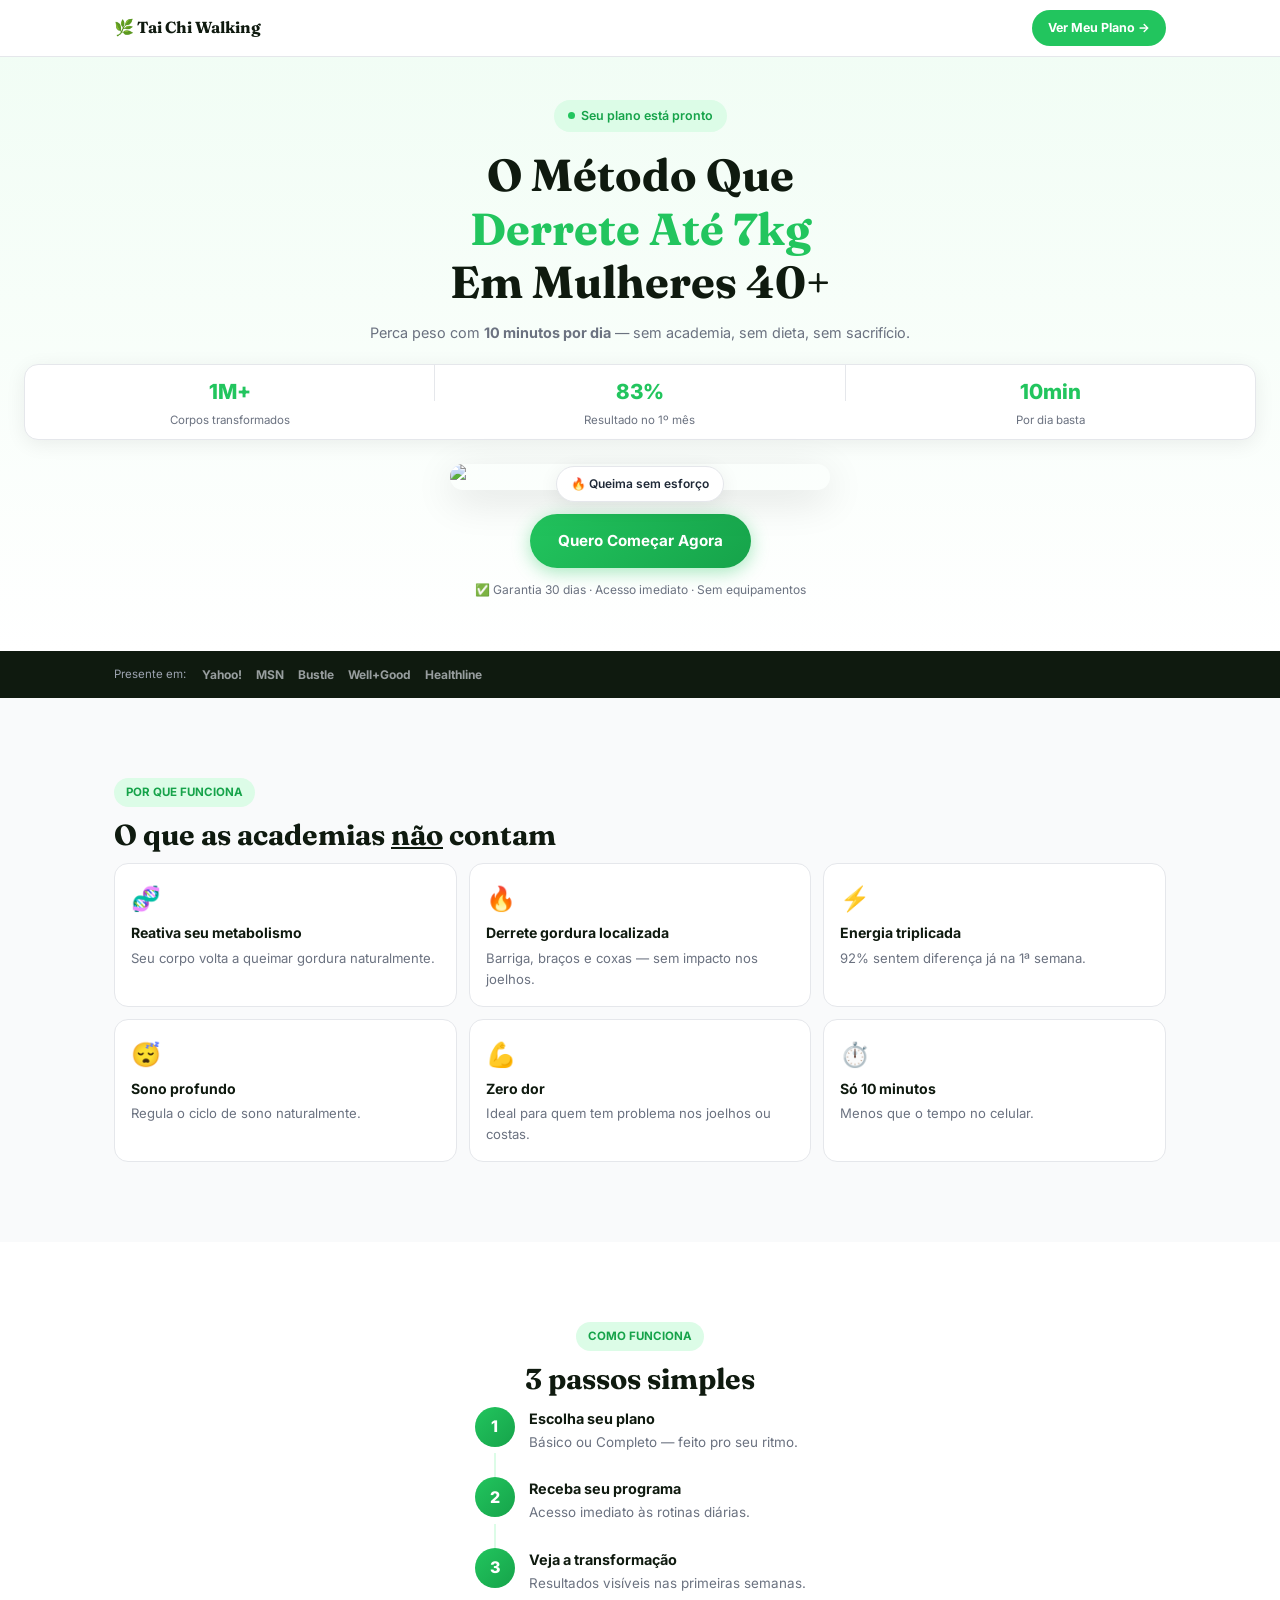
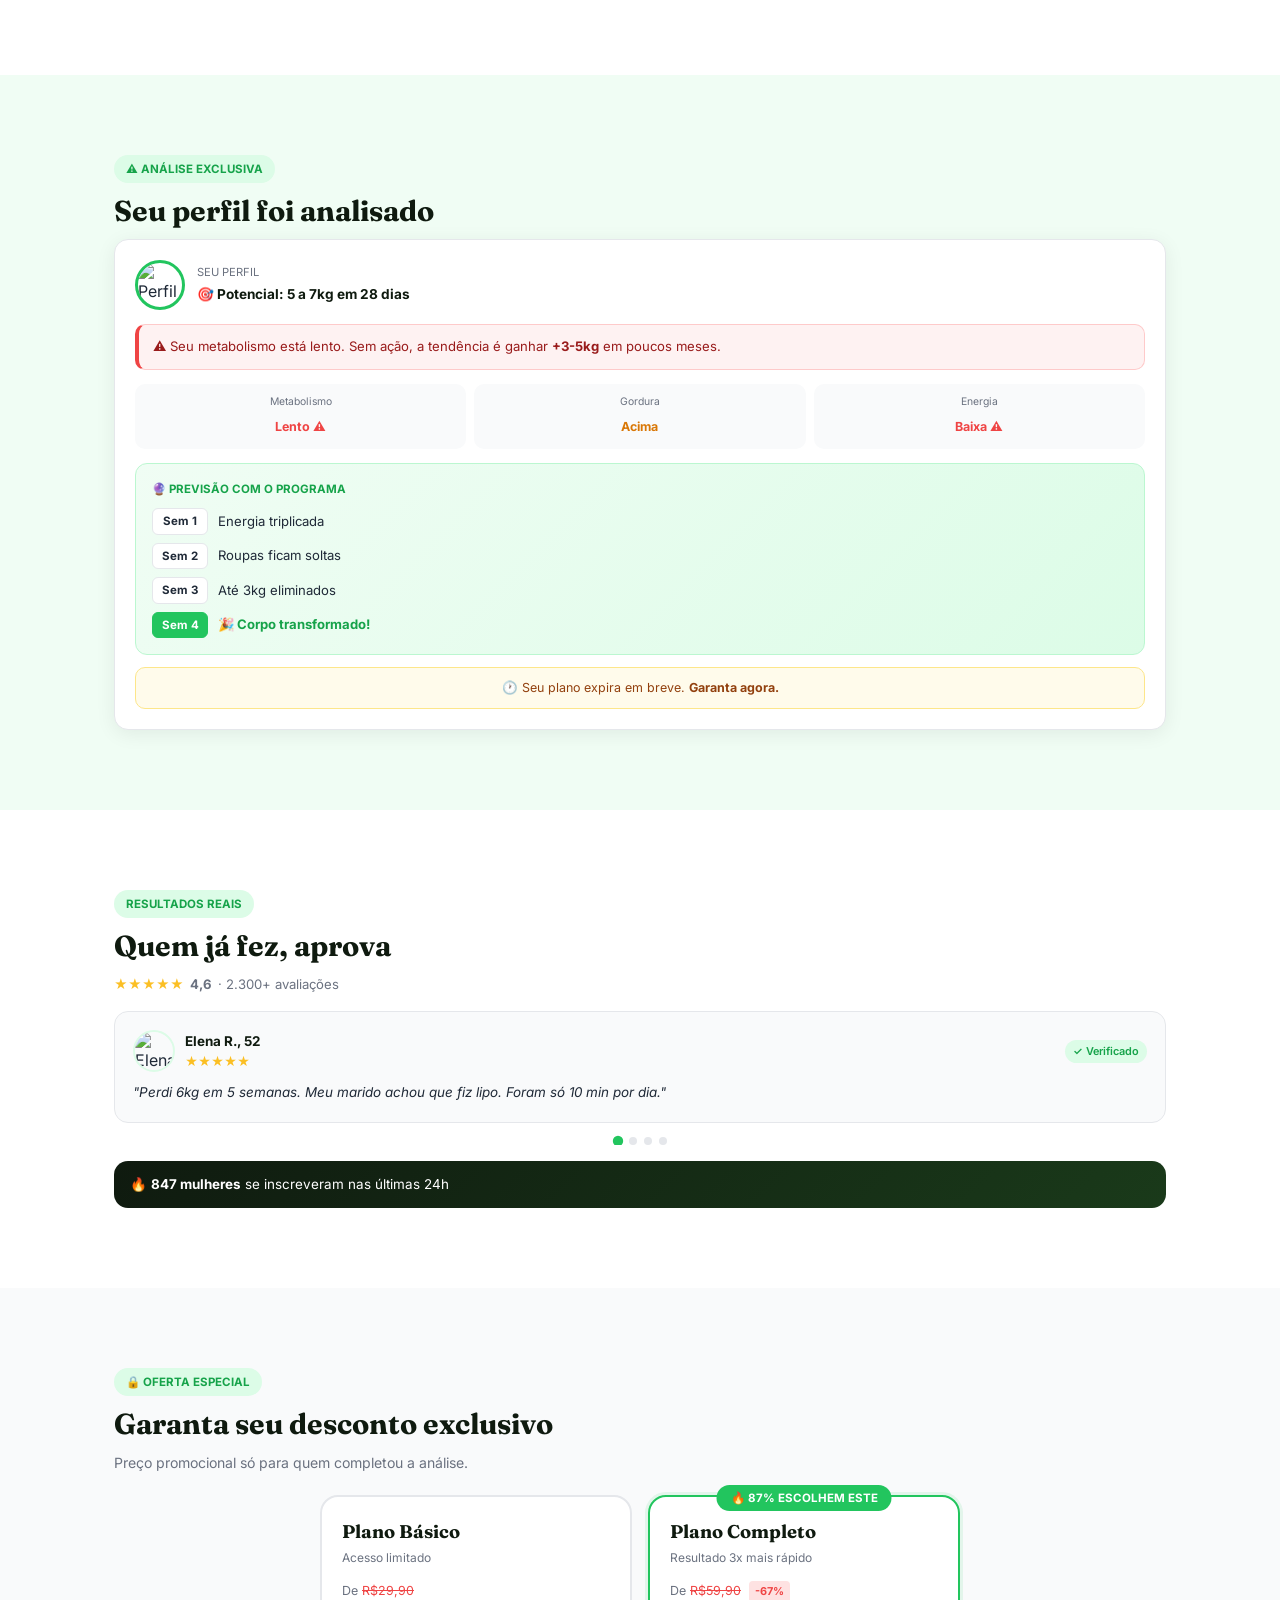
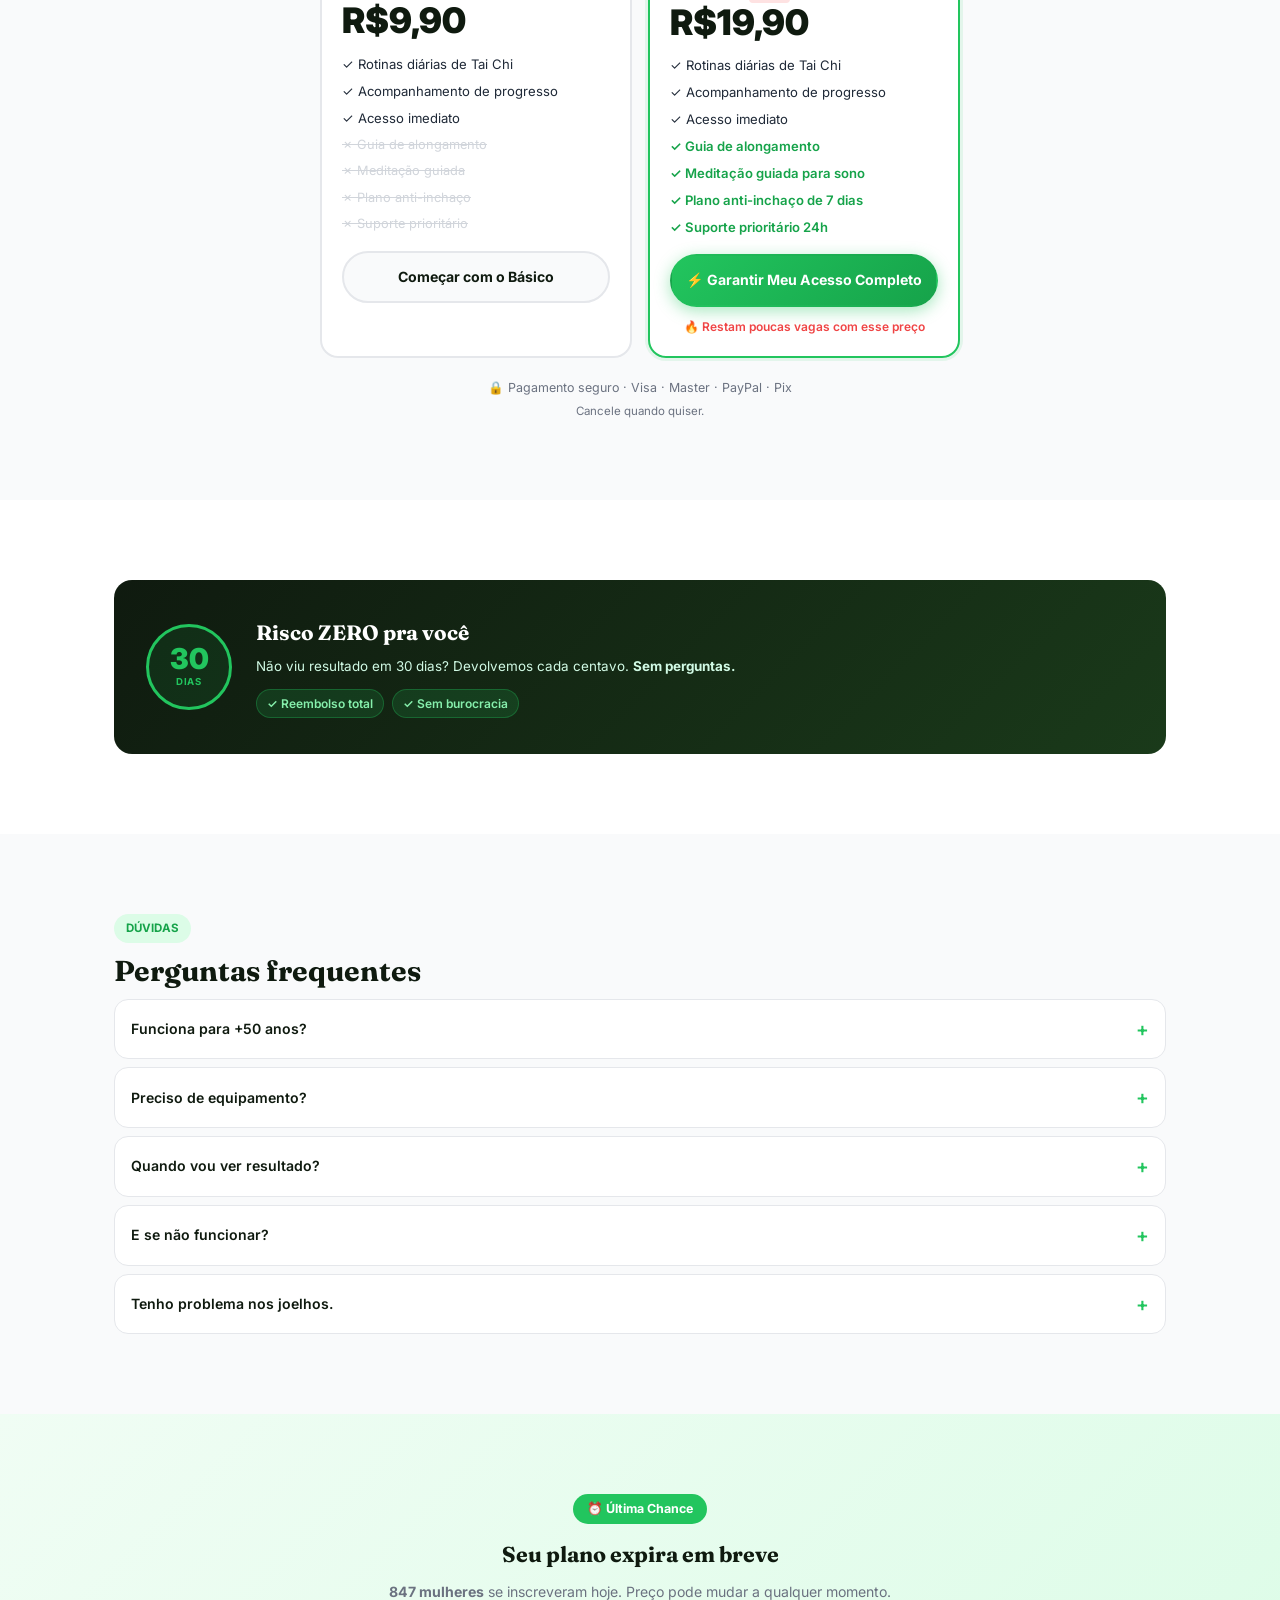
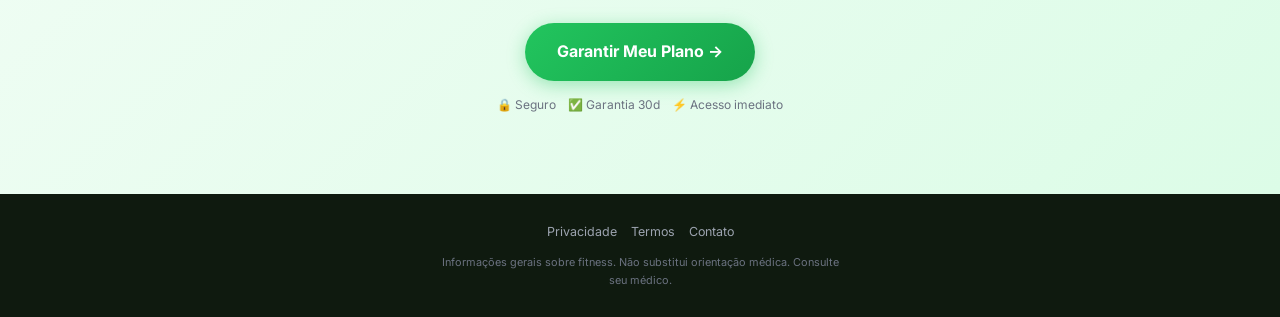
==== index.html @ fa89271e "Initial commit - Tai Chi Walking Landing Page" ====
<!DOCTYPE html>
<html lang="pt-BR">
<head>
  <meta charset="UTF-8" />
  <meta name="viewport" content="width=device-width, initial-scale=1.0, maximum-scale=5" />
  <title>Seu Plano de Caminhada Tai Chi Está Pronto</title>
  <meta name="description" content="Plano personalizado de Caminhada Tai Chi. 10 minutos por dia para transformar seu corpo." />
  <link rel="preconnect" href="https://fonts.googleapis.com" />
  <link rel="preconnect" href="https://fonts.gstatic.com" crossorigin />
  <link href="https://fonts.googleapis.com/css2?family=Inter:wght@400;500;600;700;800;900&family=Fraunces:wght@600;700&display=swap" rel="stylesheet" />
  <link rel="stylesheet" href="style.css" />
</head>
<body>

  <header class="sticky-header" id="site-header">
    <div class="container header-inner">
      <div class="header-logo">🌿 Tai Chi Walking</div>
      <a href="#pricing" class="btn-header">Ver Meu Plano →</a>
    </div>
  </header>

  <div class="float-cta" id="float-cta">
    <a href="#pricing" class="float-cta-btn">🌿 Quero Meu Plano Agora</a>
  </div>

  <!-- HERO -->
  <section class="hero" id="hero">
    <div class="hero-badge"><span class="badge-dot"></span> Seu plano está pronto</div>
    <h1 class="hero-title">O Método Que<br/><span class="highlight">Derrete Até 7kg</span><br/>Em Mulheres 40+</h1>
    <p class="hero-sub">Perca peso com <strong>10 minutos por dia</strong> — sem academia, sem dieta, sem sacrifício.</p>

    <div class="hero-stats">
      <div class="stat-item">
        <span class="stat-num">1M+</span>
        <span class="stat-label">Corpos transformados</span>
      </div>
      <div class="stat-divider"></div>
      <div class="stat-item">
        <span class="stat-num">83%</span>
        <span class="stat-label">Resultado no 1º mês</span>
      </div>
      <div class="stat-divider"></div>
      <div class="stat-item">
        <span class="stat-num">10min</span>
        <span class="stat-label">Por dia basta</span>
      </div>
    </div>

    <div class="hero-image-wrap">
      <img src="https://cdn.soonbody.com/funnels/bdfb6gk35zlxtspj0heaniug/heroImage_1781249883171.png" alt="Tai Chi Walking" class="hero-image" loading="eager" />
      <div class="hero-pill">🔥 Queima sem esforço</div>
    </div>

    <a href="#pricing" class="btn-primary btn-hero" id="hero-cta">Quero Começar Agora</a>
    <p class="hero-disclaimer">✅ Garantia 30 dias · Acesso imediato · Sem equipamentos</p>
  </section>

  <!-- PROOF -->
  <section class="proof-strip">
    <div class="container proof-inner">
      <span class="proof-text">Presente em:</span>
      <div class="proof-logos">
        <span>Yahoo!</span><span>MSN</span><span>Bustle</span><span>Well+Good</span><span>Healthline</span>
      </div>
    </div>
  </section>

  <!-- BENEFÍCIOS -->
  <section class="what-is section-pad" id="about">
    <div class="container">
      <div class="section-tag">Por que funciona</div>
      <h2 class="section-title">O que as academias <u>não</u> contam</h2>
      <div class="benefits-grid">
        <div class="benefit-card">
          <div class="benefit-icon">🧬</div>
          <h3>Reativa seu metabolismo</h3>
          <p>Seu corpo volta a queimar gordura naturalmente.</p>
        </div>
        <div class="benefit-card">
          <div class="benefit-icon">🔥</div>
          <h3>Derrete gordura localizada</h3>
          <p>Barriga, braços e coxas — sem impacto nos joelhos.</p>
        </div>
        <div class="benefit-card">
          <div class="benefit-icon">⚡</div>
          <h3>Energia triplicada</h3>
          <p>92% sentem diferença já na 1ª semana.</p>
        </div>
        <div class="benefit-card">
          <div class="benefit-icon">😴</div>
          <h3>Sono profundo</h3>
          <p>Regula o ciclo de sono naturalmente.</p>
        </div>
        <div class="benefit-card">
          <div class="benefit-icon">💪</div>
          <h3>Zero dor</h3>
          <p>Ideal para quem tem problema nos joelhos ou costas.</p>
        </div>
        <div class="benefit-card">
          <div class="benefit-icon">⏱️</div>
          <h3>Só 10 minutos</h3>
          <p>Menos que o tempo no celular.</p>
        </div>
      </div>
    </div>
  </section>

  <!-- COMO FUNCIONA -->
  <section class="how-it-works section-pad" id="how">
    <div class="container">
      <div class="section-tag">Como funciona</div>
      <h2 class="section-title">3 passos simples</h2>
      <div class="steps">
        <div class="step">
          <div class="step-num">1</div>
          <div class="step-content">
            <h3>Escolha seu plano</h3>
            <p>Básico ou Completo — feito pro seu ritmo.</p>
          </div>
        </div>
        <div class="step-connector"></div>
        <div class="step">
          <div class="step-num">2</div>
          <div class="step-content">
            <h3>Receba seu programa</h3>
            <p>Acesso imediato às rotinas diárias.</p>
          </div>
        </div>
        <div class="step-connector"></div>
        <div class="step">
          <div class="step-num">3</div>
          <div class="step-content">
            <h3>Veja a transformação</h3>
            <p>Resultados visíveis nas primeiras semanas.</p>
          </div>
        </div>
      </div>
    </div>
  </section>

  <!-- PERFIL -->
  <section class="profile-section section-pad" id="profile">
    <div class="container">
      <div class="section-tag">⚠️ Análise Exclusiva</div>
      <h2 class="section-title">Seu perfil foi analisado</h2>

      <div class="profile-card">
        <div class="profile-header">
          <div class="profile-avatar">
            <img src="https://cdn.soonbody.com/media/gi9ag0o2sso8m9puak5raaoq/original.png" alt="Perfil" />
          </div>
          <div class="profile-info">
            <div class="profile-label">Seu Perfil</div>
            <div class="profile-goal">🎯 Potencial: <strong>5 a 7kg</strong> em 28 dias</div>
          </div>
        </div>

        <div class="profile-alert">
          ⚠️ Seu metabolismo está lento. Sem ação, a tendência é ganhar <strong>+3-5kg</strong> em poucos meses.
        </div>

        <div class="profile-stats">
          <div class="profile-stat">
            <span class="ps-label">Metabolismo</span>
            <span class="ps-value ps-red">Lento ⚠️</span>
          </div>
          <div class="profile-stat">
            <span class="ps-label">Gordura</span>
            <span class="ps-value ps-yellow">Acima</span>
          </div>
          <div class="profile-stat">
            <span class="ps-label">Energia</span>
            <span class="ps-value ps-red">Baixa ⚠️</span>
          </div>
        </div>

        <div class="prediction-box">
          <div class="prediction-label">🔮 Previsão com o programa</div>
          <div class="prediction-timeline">
            <div class="timeline-item">
              <span class="tl-week">Sem 1</span>
              <span class="tl-result">Energia triplicada</span>
            </div>
            <div class="timeline-item">
              <span class="tl-week">Sem 2</span>
              <span class="tl-result">Roupas ficam soltas</span>
            </div>
            <div class="timeline-item">
              <span class="tl-week">Sem 3</span>
              <span class="tl-result">Até 3kg eliminados</span>
            </div>
            <div class="timeline-item tl-highlight">
              <span class="tl-week">Sem 4</span>
              <span class="tl-result">🎉 Corpo transformado!</span>
            </div>
          </div>
        </div>

        <div class="profile-urgency">
          🕐 Seu plano expira em breve. <strong>Garanta agora.</strong>
        </div>
      </div>
    </div>
  </section>

  <!-- DEPOIMENTOS -->
  <section class="testimonials section-pad" id="reviews">
    <div class="container">
      <div class="section-tag">Resultados reais</div>
      <h2 class="section-title">Quem já fez, aprova</h2>
      <p class="rating-line">
        <span class="stars">★★★★★</span>
        <strong>4,6</strong> · 2.300+ avaliações
      </p>

      <div class="carousel-wrap" id="carousel-wrap">
        <div class="carousel-track" id="carousel-track">
          <div class="carousel-slide">
            <div class="testi-card">
              <div class="testi-top">
                <img src="https://cdn.soonbody.com/funnels/bdfb6gk35zlxtspj0heaniug/testimonials_0_image_1776163846199.png" alt="Elena" class="testi-avatar" />
                <div>
                  <div class="testi-name">Elena R., 52</div>
                  <div class="testi-stars">★★★★★</div>
                </div>
                <span class="verified-badge">✓ Verificado</span>
              </div>
              <p class="testi-text">"Perdi 6kg em 5 semanas. Meu marido achou que fiz lipo. Foram só 10 min por dia."</p>
            </div>
          </div>
          <div class="carousel-slide">
            <div class="testi-card">
              <div class="testi-top">
                <img src="https://cdn.soonbody.com/funnels/bdfb6gk35zlxtspj0heaniug/testimonials_1_image_1776163838311.png" alt="Lauren" class="testi-avatar" />
                <div>
                  <div class="testi-name">Lauren H., 47</div>
                  <div class="testi-stars">★★★★★</div>
                </div>
                <span class="verified-badge">✓ Verificado</span>
              </div>
              <p class="testi-text">"Gastei R$3.000 em academia. Nada funcionou como esses 10 minutos."</p>
            </div>
          </div>
          <div class="carousel-slide">
            <div class="testi-card">
              <div class="testi-top">
                <img src="https://cdn.soonbody.com/funnels/bdfb6gk35zlxtspj0heaniug/testimonials_2_image_1776163850979.png" alt="Nina" class="testi-avatar" />
                <div>
                  <div class="testi-name">Nina K., 58</div>
                  <div class="testi-stars">★★★★★</div>
                </div>
                <span class="verified-badge">✓ Verificado</span>
              </div>
              <p class="testi-text">"Tenho artrose. Achei que nunca mais faria exercício. Zero dor e já perdi 4kg."</p>
            </div>
          </div>
          <div class="carousel-slide">
            <div class="testi-card">
              <div class="testi-top">
                <div>
                  <div class="testi-name">Sarah B., 61</div>
                  <div class="testi-stars">★★★★★</div>
                </div>
                <span class="verified-badge">✓ Verificado</span>
              </div>
              <p class="testi-text">"Tentei keto, detox, shakes... nada deu certo. Esse plano foi a ÚNICA coisa que funcionou. 3 meses e não voltou 1 grama."</p>
            </div>
          </div>
        </div>
        <div class="carousel-dots" id="carousel-dots"></div>
      </div>

      <div class="social-proof-bar">
        🔥 <strong>847 mulheres</strong> se inscreveram nas últimas 24h
      </div>
    </div>
  </section>

  <!-- PREÇOS -->
  <section class="pricing section-pad" id="pricing">
    <div class="container">
      <div class="section-tag">🔒 Oferta Especial</div>
      <h2 class="section-title">Garanta seu desconto exclusivo</h2>
      <p class="section-desc">Preço promocional só para quem completou a análise.</p>

      <div class="pricing-grid-2">
        <div class="plan-card">
          <div class="plan-name">Plano Básico</div>
          <div class="plan-tag">Acesso limitado</div>
          <div class="plan-price-area">
            <div class="plan-price-from">De <s>R$29,90</s></div>
            <div class="plan-price">R$9,90</div>
          </div>
          <ul class="plan-features">
            <li>✓ Rotinas diárias de Tai Chi</li>
            <li>✓ Acompanhamento de progresso</li>
            <li>✓ Acesso imediato</li>
            <li class="feature-disabled">✗ Guia de alongamento</li>
            <li class="feature-disabled">✗ Meditação guiada</li>
            <li class="feature-disabled">✗ Plano anti-inchaço</li>
            <li class="feature-disabled">✗ Suporte prioritário</li>
          </ul>
          <a href="https://soonbody.com/flow-tai-chi-walking/efd832rcsrq222k30nptpgpw" class="btn-plan" id="plan-basic">Começar com o Básico</a>
        </div>
        <div class="plan-card plan-featured">
          <div class="popular-badge">🔥 87% ESCOLHEM ESTE</div>
          <div class="plan-name">Plano Completo</div>
          <div class="plan-tag">Resultado 3x mais rápido</div>
          <div class="plan-price-area">
            <div class="plan-price-from">De <s>R$59,90</s> <span class="discount-tag">-67%</span></div>
            <div class="plan-price">R$19,90</div>
          </div>
          <ul class="plan-features">
            <li>✓ Rotinas diárias de Tai Chi</li>
            <li>✓ Acompanhamento de progresso</li>
            <li>✓ Acesso imediato</li>
            <li class="feature-highlight">✓ Guia de alongamento</li>
            <li class="feature-highlight">✓ Meditação guiada para sono</li>
            <li class="feature-highlight">✓ Plano anti-inchaço de 7 dias</li>
            <li class="feature-highlight">✓ Suporte prioritário 24h</li>
          </ul>
          <a href="https://soonbody.com/flow-tai-chi-walking/efd832rcsrq222k30nptpgpw" class="btn-plan btn-plan-main" id="plan-complete">⚡ Garantir Meu Acesso Completo</a>
          <p class="plan-scarcity">🔥 Restam poucas vagas com esse preço</p>
        </div>
      </div>

      <div class="pricing-disclaimer">
        <p class="payment-text">🔒 Pagamento seguro · Visa · Master · PayPal · Pix</p>
        <p class="disclaimer-text">Cancele quando quiser.</p>
      </div>
    </div>
  </section>

  <!-- GARANTIA -->
  <section class="guarantee section-pad" id="guarantee">
    <div class="container">
      <div class="guarantee-card">
        <div class="guarantee-badge">
          <div class="guarantee-circle">
            <span class="guarantee-num">30</span>
            <span class="guarantee-days">DIAS</span>
          </div>
        </div>
        <div class="guarantee-content">
          <h2>Risco ZERO pra você</h2>
          <p>Não viu resultado em 30 dias? Devolvemos cada centavo. <strong>Sem perguntas.</strong></p>
          <div class="guarantee-items">
            <span>✓ Reembolso total</span>
            <span>✓ Sem burocracia</span>
          </div>
        </div>
      </div>
    </div>
  </section>

  <!-- FAQ -->
  <section class="faq section-pad" id="faq">
    <div class="container">
      <div class="section-tag">Dúvidas</div>
      <h2 class="section-title">Perguntas frequentes</h2>
      <div class="faq-list">
        <details class="faq-item">
          <summary class="faq-q">Funciona para +50 anos?</summary>
          <div class="faq-a">Sim! Quanto mais idade, melhor funciona. Movimentos suaves, zero preparo físico necessário.</div>
        </details>
        <details class="faq-item">
          <summary class="faq-q">Preciso de equipamento?</summary>
          <div class="faq-a">Não. Faça no quarto, sala ou jardim. Descalça ou de chinelo.</div>
        </details>
        <details class="faq-item">
          <summary class="faq-q">Quando vou ver resultado?</summary>
          <div class="faq-a">83% sentem mais energia na 1ª semana. Perda de peso visível na 2ª-3ª semana.</div>
        </details>
        <details class="faq-item">
          <summary class="faq-q">E se não funcionar?</summary>
          <div class="faq-a">30 dias de garantia total. Devolvemos 100% do valor. Sem perguntas.</div>
        </details>
        <details class="faq-item">
          <summary class="faq-q">Tenho problema nos joelhos.</summary>
          <div class="faq-a">Impacto ZERO. Recomendado por fisioterapeutas para quem tem problema articular.</div>
        </details>
      </div>
    </div>
  </section>

  <!-- CTA FINAL -->
  <section class="final-cta section-pad" id="final-cta">
    <div class="container">
      <div class="final-cta-inner">
        <div class="final-badge">⏰ Última Chance</div>
        <h2>Seu plano expira em breve</h2>
        <p><strong>847 mulheres</strong> se inscreveram hoje. Preço pode mudar a qualquer momento.</p>
        <a href="#pricing" class="btn-primary btn-final" id="final-cta-btn">Garantir Meu Plano →</a>
        <div class="final-trust">
          <span>🔒 Seguro</span>
          <span>✅ Garantia 30d</span>
          <span>⚡ Acesso imediato</span>
        </div>
      </div>
    </div>
  </section>

  <footer class="footer">
    <div class="container footer-inner">
      <div class="footer-links">
        <a href="https://soonbody.com/privacy-policy" target="_blank">Privacidade</a>
        <a href="https://soonbody.com/terms-of-service" target="_blank">Termos</a>
        <a href="https://contact-us.soonbody.com" target="_blank">Contato</a>
      </div>
      <p class="footer-health">
        Informações gerais sobre fitness. Não substitui orientação médica. Consulte seu médico.
      </p>
    </div>
  </footer>

  <script src="script.js"></script>
</body>
</html>
---- style.css ----
*, *::before, *::after { box-sizing: border-box; margin: 0; padding: 0; }

:root {
  --green: #22c55e;
  --green-dark: #16a34a;
  --green-light: #dcfce7;
  --dark: #0f1a0f;
  --text: #1f2937;
  --text-muted: #6b7280;
  --bg: #f9fafb;
  --bg2: #f0fdf4;
  --border: #e5e7eb;
  --yellow: #fbbf24;
  --red: #ef4444;
  --radius: 14px;
  --shadow: 0 4px 20px rgba(0,0,0,0.07);
  --shadow-lg: 0 10px 40px rgba(0,0,0,0.12);
}

html { scroll-behavior: smooth; }
body {
  font-family: 'Inter', sans-serif;
  color: var(--text); background: #fff;
  line-height: 1.6; overflow-x: hidden;
  -webkit-text-size-adjust: 100%;
}
img { max-width: 100%; height: auto; display: block; }
.container { width: 100%; max-width: 1100px; margin: 0 auto; padding: 0 16px; }
.section-pad { padding: 48px 0; }

/* ── HEADER ── */
.sticky-header {
  position: fixed; top: 0; left: 0; right: 0; z-index: 200;
  background: rgba(255,255,255,.97); backdrop-filter: blur(10px);
  border-bottom: 1px solid var(--border); padding: 10px 0;
}
.sticky-header.scrolled { box-shadow: var(--shadow); }
.header-inner { display: flex; align-items: center; justify-content: space-between; gap: 8px; }
.header-logo { font-family: 'Fraunces', serif; font-size: 1rem; font-weight: 700; color: var(--dark); }
.btn-header {
  background: var(--green); color: #fff; padding: 8px 16px;
  border-radius: 50px; font-size: .78rem; font-weight: 700;
  text-decoration: none; flex-shrink: 0;
}

/* ── FLOAT CTA ── */
.float-cta {
  position: fixed; bottom: 0; left: 0; right: 0; z-index: 190;
  padding: 10px 16px calc(env(safe-area-inset-bottom, 0px) + 12px);
  background: linear-gradient(to top, #fff 60%, transparent);
  opacity: 0; transform: translateY(100%);
  transition: opacity .3s, transform .3s; pointer-events: none;
}
.float-cta.visible { opacity: 1; transform: translateY(0); pointer-events: auto; }
.float-cta-btn {
  display: block; width: 100%; text-align: center;
  background: linear-gradient(135deg, #22c55e, #16a34a);
  color: #fff; font-size: .95rem; font-weight: 700;
  padding: 15px; border-radius: 50px; text-decoration: none;
  box-shadow: 0 4px 20px rgba(34,197,94,.45);
}

/* ── BUTTONS ── */
.btn-primary {
  display: inline-block; text-decoration: none;
  background: linear-gradient(135deg, #22c55e, #16a34a);
  color: #fff; padding: 15px 28px; border-radius: 50px;
  font-size: .95rem; font-weight: 700;
  box-shadow: 0 4px 18px rgba(34,197,94,.4);
  transition: transform .2s, box-shadow .2s;
  border: none; cursor: pointer; font-family: inherit;
}
.btn-primary:hover { transform: translateY(-2px); box-shadow: 0 8px 26px rgba(34,197,94,.5); }

/* ── HERO ── */
.hero { padding: 80px 16px 40px; text-align: center; background: linear-gradient(180deg, #f0fdf4, #fff); }
.hero-badge {
  display: inline-flex; align-items: center; gap: 6px;
  background: var(--green-light); color: var(--green-dark);
  padding: 6px 14px; border-radius: 50px;
  font-size: .78rem; font-weight: 600; margin-bottom: 16px;
}
.badge-dot { width: 7px; height: 7px; min-width: 7px; background: var(--green); border-radius: 50%; animation: pulse 2s infinite; }
@keyframes pulse { 0%,100%{opacity:1;transform:scale(1)} 50%{opacity:.4;transform:scale(1.5)} }
.hero-title { font-family: 'Fraunces', serif; font-size: 1.75rem; font-weight: 700; line-height: 1.2; color: var(--dark); margin-bottom: 12px; }
.highlight { color: var(--green); }
.hero-sub { font-size: .9rem; color: var(--text-muted); margin-bottom: 20px; }

.hero-stats {
  display: flex; flex-direction: column;
  background: #fff; border: 1px solid var(--border);
  border-radius: var(--radius); overflow: hidden;
  margin: 0 auto 24px; box-shadow: var(--shadow);
}
.stat-item { text-align: center; padding: 12px 16px; }
.stat-num { display: block; font-size: 1.3rem; font-weight: 800; color: var(--green); }
.stat-label { display: block; font-size: .72rem; color: var(--text-muted); margin-top: 2px; }
.stat-divider { height: 1px; background: var(--border); }

.hero-image-wrap { position: relative; margin: 0 auto 24px; max-width: 300px; }
.hero-image { width: 100%; border-radius: 16px; box-shadow: var(--shadow-lg); }
.hero-pill {
  position: absolute; bottom: -12px; left: 50%; transform: translateX(-50%);
  background: #fff; border: 1px solid var(--border); border-radius: 50px;
  padding: 7px 14px; white-space: nowrap;
  font-size: .75rem; font-weight: 600; box-shadow: var(--shadow);
}
.btn-hero { display: block; margin: 16px auto 12px; width: fit-content; }
.hero-disclaimer { font-size: .75rem; color: var(--text-muted); }

/* ── PROOF ── */
.proof-strip { background: var(--dark); padding: 14px 0; }
.proof-inner { display: flex; flex-direction: column; align-items: center; gap: 8px; }
.proof-text { color: #9ca3af; font-size: .72rem; }
.proof-logos { display: flex; gap: 14px; flex-wrap: wrap; justify-content: center; }
.proof-logos span { color: #d1d5db; font-weight: 700; font-size: .75rem; opacity: .7; }

/* ── SECTIONS ── */
.section-tag {
  display: inline-block; background: var(--green-light); color: var(--green-dark);
  font-size: .72rem; font-weight: 700; padding: 5px 12px;
  border-radius: 50px; margin-bottom: 10px; text-transform: uppercase;
}
.section-title { font-family: 'Fraunces', serif; font-size: 1.4rem; font-weight: 700; color: var(--dark); margin-bottom: 10px; line-height: 1.25; }
.section-desc { color: var(--text-muted); font-size: .88rem; margin-bottom: 20px; }

/* ── BENEFITS ── */
.what-is { background: var(--bg); }
.benefits-grid { display: grid; grid-template-columns: 1fr; gap: 12px; }
.benefit-card { background: #fff; border: 1px solid var(--border); border-radius: var(--radius); padding: 16px; }
.benefit-icon { font-size: 1.5rem; margin-bottom: 4px; }
.benefit-card h3 { font-weight: 700; font-size: .88rem; color: var(--dark); margin-bottom: 3px; }
.benefit-card p { color: var(--text-muted); font-size: .82rem; }

/* ── STEPS ── */
.how-it-works { background: #fff; }
.how-it-works .container { text-align: center; }
.steps { display: inline-flex; flex-direction: column; text-align: left; }
.step { display: flex; align-items: flex-start; gap: 14px; }
.step-num {
  width: 40px; height: 40px; min-width: 40px;
  background: linear-gradient(135deg,#22c55e,#16a34a);
  color: #fff; border-radius: 50%;
  display: flex; align-items: center; justify-content: center;
  font-size: 1rem; font-weight: 800;
}
.step-content h3 { font-weight: 700; font-size: .9rem; color: var(--dark); margin-bottom: 2px; }
.step-content p { color: var(--text-muted); font-size: .84rem; }
.step-connector { width: 2px; height: 24px; background: var(--green-light); margin-left: 19px; }

/* ── PROFILE ── */
.profile-section { background: var(--bg2); }
.profile-card { background: #fff; border: 1px solid var(--border); border-radius: var(--radius); padding: 20px; box-shadow: var(--shadow); }
.profile-header { display: flex; align-items: center; gap: 12px; margin-bottom: 14px; }
.profile-avatar img { width: 50px; height: 50px; border-radius: 50%; object-fit: cover; border: 3px solid var(--green); }
.profile-label { font-size: .7rem; color: var(--text-muted); text-transform: uppercase; }
.profile-goal { font-weight: 700; color: var(--dark); font-size: .85rem; margin-top: 2px; }
.profile-alert {
  background: #fef2f2; border: 1px solid #fecaca; border-left: 4px solid var(--red);
  border-radius: 10px; padding: 12px 14px;
  font-size: .82rem; color: #991b1b; line-height: 1.5; margin-bottom: 14px;
}
.profile-stats { display: grid; grid-template-columns: repeat(3, 1fr); gap: 8px; margin-bottom: 14px; }
.profile-stat { background: var(--bg); border-radius: 10px; padding: 10px 6px; text-align: center; }
.ps-label { display: block; font-size: .65rem; color: var(--text-muted); margin-bottom: 3px; }
.ps-value { font-weight: 700; font-size: .78rem; }
.ps-green { color: var(--green-dark); }
.ps-yellow { color: #d97706; }
.ps-red { color: var(--red); }
.prediction-box {
  background: linear-gradient(135deg,#f0fdf4,#dcfce7);
  border: 1px solid #bbf7d0; border-radius: 12px;
  padding: 16px; margin-bottom: 12px;
}
.prediction-label { font-size: .72rem; font-weight: 700; color: var(--green-dark); text-transform: uppercase; margin-bottom: 10px; }
.prediction-timeline { display: flex; flex-direction: column; gap: 8px; }
.timeline-item { display: flex; align-items: center; gap: 10px; }
.tl-week {
  background: #fff; border: 1px solid var(--border); border-radius: 6px;
  padding: 3px 8px; font-size: .72rem; font-weight: 700;
  min-width: 56px; text-align: center; flex-shrink: 0;
}
.tl-result { font-size: .82rem; color: var(--text); }
.tl-highlight .tl-week { background: var(--green); color: #fff; border-color: var(--green); }
.tl-highlight .tl-result { font-weight: 700; color: var(--green-dark); }
.profile-urgency {
  background: #fffbeb; border: 1px solid #fde68a;
  border-radius: 10px; padding: 10px 14px;
  font-size: .78rem; color: #92400e; text-align: center;
}

/* ── CAROUSEL ── */
.testimonials { background: #fff; }
.rating-line { display: flex; align-items: center; gap: 6px; color: var(--text-muted); margin-bottom: 16px; font-size: .82rem; flex-wrap: wrap; }
.stars { color: var(--yellow); }

.carousel-wrap {
  position: relative;
  overflow: hidden;
  margin-bottom: 16px;
  width: 100%;
}
.carousel-track {
  display: flex;
  width: 100%;
  transition: transform .4s ease;
}
.carousel-slide {
  width: 100%;
  min-width: 100%;
  flex-shrink: 0;
  box-sizing: border-box;
}
.testi-card {
  background: var(--bg); border: 1px solid var(--border);
  border-radius: var(--radius); padding: 18px;
  margin: 0;
}
.testi-top { display: flex; align-items: center; gap: 10px; margin-bottom: 10px; }
.testi-avatar { width: 42px; height: 42px; border-radius: 50%; object-fit: cover; border: 2px solid var(--green-light); flex-shrink: 0; }
.testi-name { font-weight: 700; font-size: .84rem; color: var(--dark); }
.testi-stars { color: var(--yellow); font-size: .78rem; }
.verified-badge {
  margin-left: auto; background: var(--green-light); color: var(--green-dark);
  font-size: .68rem; font-weight: 600; padding: 3px 8px;
  border-radius: 50px; white-space: nowrap; flex-shrink: 0;
}
.testi-text { font-size: .84rem; color: var(--text); line-height: 1.6; font-style: italic; word-break: break-word; }

.carousel-dots { display: flex; justify-content: center; gap: 7px; padding-top: 14px; }
.carousel-dot {
  width: 8px; height: 8px; border-radius: 50%;
  background: var(--border); border: none; padding: 0;
  cursor: pointer; transition: background .2s, transform .2s;
}
.carousel-dot.active { background: var(--green); transform: scale(1.3); }

.social-proof-bar {
  background: linear-gradient(135deg,#0f1a0f,#1a3a1a);
  color: #fff; border-radius: var(--radius);
  padding: 14px 16px; font-size: .84rem; line-height: 1.4;
}

/* ── PRICING ── */
.pricing { background: var(--bg); }
.pricing-grid-2 { display: grid; grid-template-columns: 1fr; gap: 16px; margin-bottom: 20px; }
.plan-card { background: #fff; border: 2px solid var(--border); border-radius: 18px; padding: 20px; position: relative; }
.plan-featured { border-color: var(--green); box-shadow: 0 0 0 3px rgba(34,197,94,.1); }
.popular-badge {
  position: absolute; top: -12px; left: 50%; transform: translateX(-50%);
  background: var(--green); color: #fff; font-size: .72rem; font-weight: 700;
  padding: 4px 14px; border-radius: 50px; white-space: nowrap;
}
.plan-name { font-family: 'Fraunces', serif; font-size: 1.15rem; font-weight: 700; color: var(--dark); margin-bottom: 2px; }
.plan-tag { font-size: .75rem; color: var(--text-muted); margin-bottom: 14px; }
.plan-price-area { margin-bottom: 14px; }
.plan-price-from { font-size: .78rem; color: var(--text-muted); }
.plan-price-from s { color: var(--red); }
.plan-price { font-size: 2.2rem; font-weight: 900; color: var(--dark); line-height: 1.1; }
.plan-features { list-style: none; display: flex; flex-direction: column; gap: 6px; margin-bottom: 16px; }
.plan-features li { font-size: .82rem; color: var(--text); }
.btn-plan {
  display: block; text-align: center; padding: 13px; border-radius: 50px;
  background: var(--bg); border: 2px solid var(--border);
  color: var(--dark); font-weight: 700; font-size: .88rem; text-decoration: none;
}
.btn-plan:hover { border-color: var(--green); color: var(--green-dark); }
.btn-plan-main {
  background: linear-gradient(135deg,#22c55e,#16a34a) !important;
  color: #fff !important; border-color: transparent !important;
  box-shadow: 0 4px 16px rgba(34,197,94,.4);
}
.pricing-disclaimer { text-align: center; }
.payment-text { font-size: .78rem; color: var(--text-muted); margin-bottom: 4px; }
.disclaimer-text { font-size: .72rem; color: var(--text-muted); }

/* Plan extras */
.feature-disabled { color: #d1d5db !important; text-decoration: line-through; font-size: .8rem !important; }
.feature-highlight { color: var(--green-dark) !important; font-weight: 600; }
.discount-tag {
  display: inline-block; background: #fee2e2; color: var(--red);
  font-size: .68rem; font-weight: 700; padding: 2px 6px;
  border-radius: 4px; margin-left: 4px; vertical-align: middle;
}
.plan-scarcity {
  text-align: center; font-size: .75rem; color: var(--red);
  font-weight: 600; margin-top: 10px;
  animation: blink 2s ease-in-out infinite;
}
@keyframes blink { 0%,100%{opacity:1} 50%{opacity:.5} }

/* ── GUARANTEE ── */
.guarantee { background: #fff; }
.guarantee-card {
  background: linear-gradient(135deg,#0f1a0f,#1a3a1a);
  border-radius: 18px; padding: 28px 20px;
  display: flex; flex-direction: column; align-items: center;
  gap: 18px; color: #fff; text-align: center;
}
.guarantee-circle {
  width: 86px; height: 86px; border: 3px solid var(--green); border-radius: 50%;
  display: flex; flex-direction: column; align-items: center; justify-content: center;
  background: rgba(34,197,94,.1);
}
.guarantee-num { font-size: 1.8rem; font-weight: 900; color: var(--green); line-height: 1; }
.guarantee-days { font-size: .6rem; font-weight: 700; color: var(--green); letter-spacing: .1em; }
.guarantee-content h2 { font-family: 'Fraunces', serif; font-size: 1.3rem; margin-bottom: 6px; }
.guarantee-content p { color: #d1fae5; font-size: .84rem; margin-bottom: 12px; }
.guarantee-items { display: flex; gap: 8px; flex-wrap: wrap; justify-content: center; }
.guarantee-items span {
  background: rgba(34,197,94,.15); border: 1px solid rgba(34,197,94,.3);
  color: #86efac; padding: 4px 10px; border-radius: 50px; font-size: .75rem; font-weight: 600;
}

/* ── FAQ ── */
.faq { background: var(--bg); }
.faq-list { display: flex; flex-direction: column; gap: 8px; }
.faq-item { background: #fff; border: 1px solid var(--border); border-radius: var(--radius); overflow: hidden; }
.faq-q {
  padding: 14px 16px; font-weight: 600; font-size: .88rem; cursor: pointer;
  list-style: none; display: flex; justify-content: space-between;
  align-items: center; color: var(--dark); gap: 10px;
}
.faq-q::-webkit-details-marker { display: none; }
.faq-q::after { content: '+'; font-size: 1.2rem; color: var(--green); flex-shrink: 0; }
details[open] .faq-q::after { transform: rotate(45deg); }
.faq-a { padding: 0 16px 14px; color: var(--text-muted); font-size: .84rem; line-height: 1.6; }

/* ── FINAL CTA ── */
.final-cta { background: linear-gradient(135deg,#f0fdf4,#dcfce7); }
.final-cta-inner { text-align: center; }
.final-badge { display: inline-block; background: var(--green); color: #fff; padding: 5px 14px; border-radius: 50px; font-size: .78rem; font-weight: 700; margin-bottom: 14px; }
.final-cta-inner h2 { font-family: 'Fraunces', serif; font-size: 1.35rem; font-weight: 700; color: var(--dark); margin-bottom: 8px; }
.final-cta-inner p { font-size: .88rem; color: var(--text-muted); margin-bottom: 20px; }
.btn-final { padding: 16px 32px; font-size: 1rem; }
.final-trust { display: flex; justify-content: center; gap: 12px; flex-wrap: wrap; margin-top: 14px; color: var(--text-muted); font-size: .75rem; }

/* ── FOOTER ── */
.footer { background: var(--dark); color: #9ca3af; padding: 28px 0 80px; }
.footer-inner { text-align: center; }
.footer-links { display: flex; gap: 14px; justify-content: center; flex-wrap: wrap; margin-bottom: 12px; }
.footer-links a { color: #9ca3af; text-decoration: none; font-size: .78rem; }
.footer-links a:hover { color: var(--green); }
.footer-health { font-size: .68rem; max-width: 400px; margin: 0 auto; color: #6b7280; }

/* ── RESPONSIVE ── */
@media (min-width: 420px) {
  .hero-title { font-size: 2rem; }
  .benefits-grid { grid-template-columns: repeat(2, 1fr); }
}
@media (min-width: 520px) {
  .hero-stats { flex-direction: row; }
  .stat-divider { height: 36px; width: 1px; }
  .stat-item { flex: 1; padding: 10px 8px; }
  .pricing-grid-2 { grid-template-columns: repeat(2, 1fr); max-width: 640px; margin-left: auto; margin-right: auto; }
}
@media (min-width: 640px) {
  .container { padding: 0 24px; }
  .section-pad { padding: 64px 0; }
  .hero { padding: 100px 24px 52px; }
  .hero-title { font-size: 2.4rem; }
  .section-title { font-size: 1.8rem; }
  .guarantee-card { flex-direction: row; text-align: left; padding: 36px 32px; gap: 24px; }
  .guarantee-items { justify-content: flex-start; }
  .proof-inner { flex-direction: row; gap: 16px; }
  .float-cta { display: none !important; }
  .footer { padding-bottom: 28px; }
}
@media (min-width: 768px) {
  .benefits-grid { grid-template-columns: repeat(3, 1fr); }
  .hero-image-wrap { max-width: 380px; }
}
@media (min-width: 1024px) {
  .section-pad { padding: 80px 0; }
  .hero-title { font-size: 2.8rem; }
}
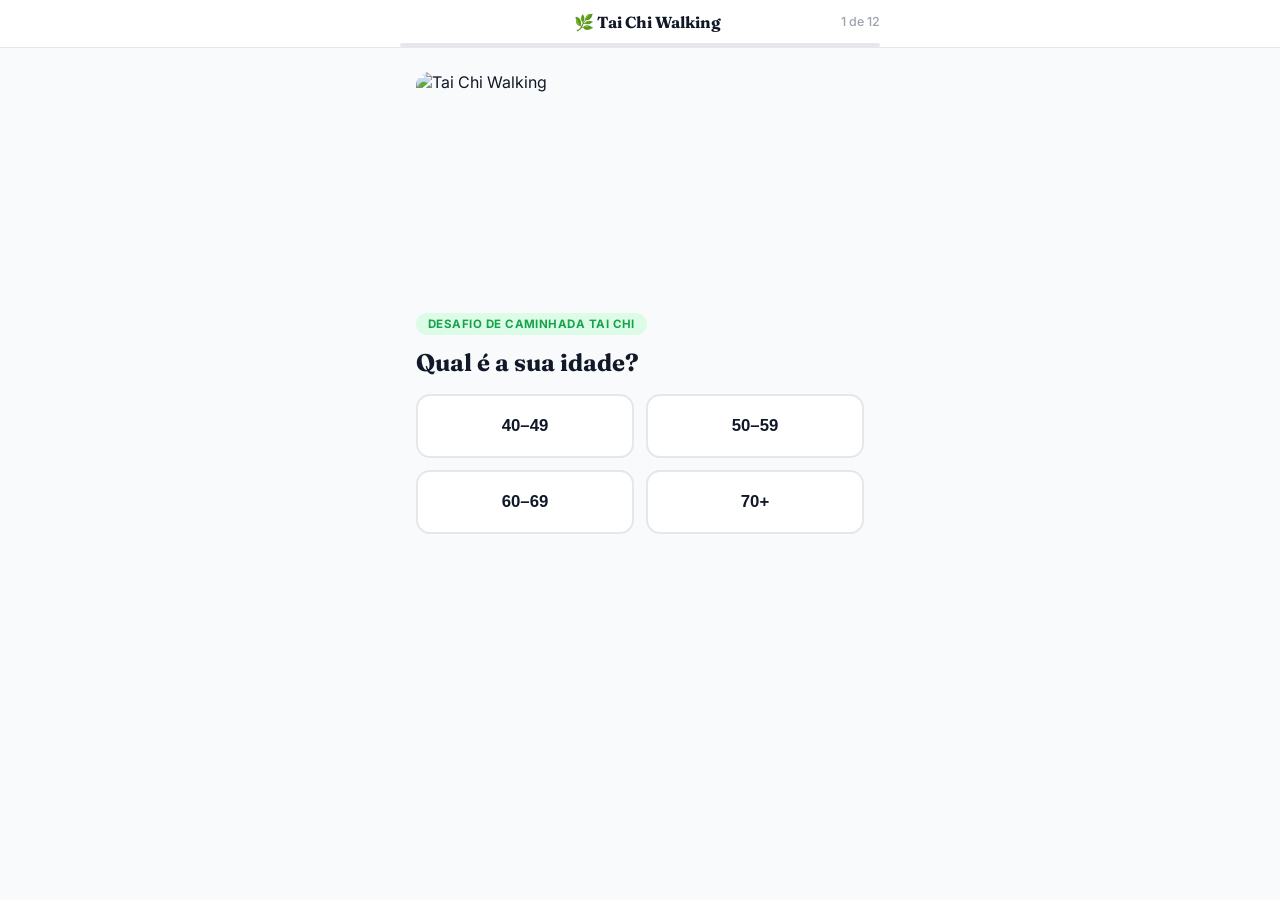
==== commit 6e2a7ac2: "feat: quiz substitui LP como funil principal" ====
--- a/index.html
+++ b/index.html
@@ -1,417 +1,429 @@
 <!DOCTYPE html>
 <html lang="pt-BR">
 <head>
-  <meta charset="UTF-8" />
-  <meta name="viewport" content="width=device-width, initial-scale=1.0, maximum-scale=5" />
-  <title>Seu Plano de Caminhada Tai Chi Está Pronto</title>
-  <meta name="description" content="Plano personalizado de Caminhada Tai Chi. 10 minutos por dia para transformar seu corpo." />
-  <link rel="preconnect" href="https://fonts.googleapis.com" />
-  <link rel="preconnect" href="https://fonts.gstatic.com" crossorigin />
-  <link href="https://fonts.googleapis.com/css2?family=Inter:wght@400;500;600;700;800;900&family=Fraunces:wght@600;700&display=swap" rel="stylesheet" />
-  <link rel="stylesheet" href="style.css" />
+  <meta charset="UTF-8"/>
+  <meta name="viewport" content="width=device-width, initial-scale=1.0"/>
+  <title>Seu Plano de Tai Chi Walking</title>
+  <link rel="preconnect" href="https://fonts.googleapis.com"/>
+  <link rel="preconnect" href="https://fonts.gstatic.com" crossorigin/>
+  <link href="https://fonts.googleapis.com/css2?family=Inter:wght@400;500;600;700;800;900&family=Fraunces:wght@600;700&display=swap" rel="stylesheet"/>
+  <link rel="stylesheet" href="style.css"/>
 </head>
 <body>
 
-  <header class="sticky-header" id="site-header">
-    <div class="container header-inner">
-      <div class="header-logo">🌿 Tai Chi Walking</div>
-      <a href="#pricing" class="btn-header">Ver Meu Plano →</a>
+  <!-- HEADER -->
+  <header class="q-header" id="q-header">
+    <div class="q-header-inner">
+      <button class="q-back" id="btn-back" onclick="goBack()">← Voltar</button>
+      <div class="q-logo">🌿 Tai Chi Walking</div>
+      <div class="q-counter"><span id="step-num">1</span> de <span id="step-total">12</span></div>
+    </div>
+    <div class="q-progress-wrap">
+      <div class="q-progress-bar" id="progress-bar"></div>
     </div>
   </header>
 
-  <div class="float-cta" id="float-cta">
-    <a href="#pricing" class="float-cta-btn">🌿 Quero Meu Plano Agora</a>
-  </div>
-
-  <!-- HERO -->
-  <section class="hero" id="hero">
-    <div class="hero-badge"><span class="badge-dot"></span> Seu plano está pronto</div>
-    <h1 class="hero-title">O Método Que<br/><span class="highlight">Derrete Até 7kg</span><br/>Em Mulheres 40+</h1>
-    <p class="hero-sub">Perca peso com <strong>10 minutos por dia</strong> — sem academia, sem dieta, sem sacrifício.</p>
-
-    <div class="hero-stats">
-      <div class="stat-item">
-        <span class="stat-num">1M+</span>
-        <span class="stat-label">Corpos transformados</span>
-      </div>
-      <div class="stat-divider"></div>
-      <div class="stat-item">
-        <span class="stat-num">83%</span>
-        <span class="stat-label">Resultado no 1º mês</span>
-      </div>
-      <div class="stat-divider"></div>
-      <div class="stat-item">
-        <span class="stat-num">10min</span>
-        <span class="stat-label">Por dia basta</span>
-      </div>
-    </div>
-
-    <div class="hero-image-wrap">
-      <img src="https://cdn.soonbody.com/funnels/bdfb6gk35zlxtspj0heaniug/heroImage_1781249883171.png" alt="Tai Chi Walking" class="hero-image" loading="eager" />
-      <div class="hero-pill">🔥 Queima sem esforço</div>
-    </div>
-
-    <a href="#pricing" class="btn-primary btn-hero" id="hero-cta">Quero Começar Agora</a>
-    <p class="hero-disclaimer">✅ Garantia 30 dias · Acesso imediato · Sem equipamentos</p>
-  </section>
-
-  <!-- PROOF -->
-  <section class="proof-strip">
-    <div class="container proof-inner">
-      <span class="proof-text">Presente em:</span>
-      <div class="proof-logos">
-        <span>Yahoo!</span><span>MSN</span><span>Bustle</span><span>Well+Good</span><span>Healthline</span>
-      </div>
-    </div>
-  </section>
-
-  <!-- BENEFÍCIOS -->
-  <section class="what-is section-pad" id="about">
-    <div class="container">
-      <div class="section-tag">Por que funciona</div>
-      <h2 class="section-title">O que as academias <u>não</u> contam</h2>
-      <div class="benefits-grid">
-        <div class="benefit-card">
-          <div class="benefit-icon">🧬</div>
-          <h3>Reativa seu metabolismo</h3>
-          <p>Seu corpo volta a queimar gordura naturalmente.</p>
-        </div>
-        <div class="benefit-card">
-          <div class="benefit-icon">🔥</div>
-          <h3>Derrete gordura localizada</h3>
-          <p>Barriga, braços e coxas — sem impacto nos joelhos.</p>
-        </div>
-        <div class="benefit-card">
-          <div class="benefit-icon">⚡</div>
-          <h3>Energia triplicada</h3>
-          <p>92% sentem diferença já na 1ª semana.</p>
-        </div>
-        <div class="benefit-card">
-          <div class="benefit-icon">😴</div>
-          <h3>Sono profundo</h3>
-          <p>Regula o ciclo de sono naturalmente.</p>
-        </div>
-        <div class="benefit-card">
-          <div class="benefit-icon">💪</div>
-          <h3>Zero dor</h3>
-          <p>Ideal para quem tem problema nos joelhos ou costas.</p>
-        </div>
-        <div class="benefit-card">
-          <div class="benefit-icon">⏱️</div>
-          <h3>Só 10 minutos</h3>
-          <p>Menos que o tempo no celular.</p>
-        </div>
-      </div>
-    </div>
-  </section>
-
-  <!-- COMO FUNCIONA -->
-  <section class="how-it-works section-pad" id="how">
-    <div class="container">
-      <div class="section-tag">Como funciona</div>
-      <h2 class="section-title">3 passos simples</h2>
-      <div class="steps">
-        <div class="step">
-          <div class="step-num">1</div>
-          <div class="step-content">
-            <h3>Escolha seu plano</h3>
-            <p>Básico ou Completo — feito pro seu ritmo.</p>
-          </div>
-        </div>
-        <div class="step-connector"></div>
-        <div class="step">
-          <div class="step-num">2</div>
-          <div class="step-content">
-            <h3>Receba seu programa</h3>
-            <p>Acesso imediato às rotinas diárias.</p>
-          </div>
-        </div>
-        <div class="step-connector"></div>
-        <div class="step">
-          <div class="step-num">3</div>
-          <div class="step-content">
-            <h3>Veja a transformação</h3>
-            <p>Resultados visíveis nas primeiras semanas.</p>
-          </div>
-        </div>
-      </div>
-    </div>
-  </section>
-
-  <!-- PERFIL -->
-  <section class="profile-section section-pad" id="profile">
-    <div class="container">
-      <div class="section-tag">⚠️ Análise Exclusiva</div>
-      <h2 class="section-title">Seu perfil foi analisado</h2>
-
-      <div class="profile-card">
-        <div class="profile-header">
-          <div class="profile-avatar">
-            <img src="https://cdn.soonbody.com/media/gi9ag0o2sso8m9puak5raaoq/original.png" alt="Perfil" />
-          </div>
-          <div class="profile-info">
-            <div class="profile-label">Seu Perfil</div>
-            <div class="profile-goal">🎯 Potencial: <strong>5 a 7kg</strong> em 28 dias</div>
-          </div>
-        </div>
-
-        <div class="profile-alert">
-          ⚠️ Seu metabolismo está lento. Sem ação, a tendência é ganhar <strong>+3-5kg</strong> em poucos meses.
-        </div>
-
-        <div class="profile-stats">
-          <div class="profile-stat">
-            <span class="ps-label">Metabolismo</span>
-            <span class="ps-value ps-red">Lento ⚠️</span>
-          </div>
-          <div class="profile-stat">
-            <span class="ps-label">Gordura</span>
-            <span class="ps-value ps-yellow">Acima</span>
-          </div>
-          <div class="profile-stat">
-            <span class="ps-label">Energia</span>
-            <span class="ps-value ps-red">Baixa ⚠️</span>
-          </div>
-        </div>
-
-        <div class="prediction-box">
-          <div class="prediction-label">🔮 Previsão com o programa</div>
-          <div class="prediction-timeline">
-            <div class="timeline-item">
-              <span class="tl-week">Sem 1</span>
-              <span class="tl-result">Energia triplicada</span>
+  <!-- STEPS CONTAINER -->
+  <main class="q-main" id="q-main">
+
+    <!-- STEP 1: IDADE -->
+    <div class="step" id="step-1">
+      <div class="step-inner">
+        <div class="step-hero-img">
+          <img src="https://cdn.soonbody.com/funnels/bdfb6gk35zlxtspj0heaniug/heroImage_1781249883171.png" alt="Tai Chi Walking"/>
+        </div>
+        <div class="step-tag">Desafio de Caminhada Tai Chi</div>
+        <h2 class="step-title">Qual é a sua idade?</h2>
+        <div class="options-grid">
+          <button class="opt-card" onclick="selectAnswer('age','40-49')">40–49</button>
+          <button class="opt-card" onclick="selectAnswer('age','50-59')">50–59</button>
+          <button class="opt-card" onclick="selectAnswer('age','60-69')">60–69</button>
+          <button class="opt-card" onclick="selectAnswer('age','70+')">70+</button>
+        </div>
+      </div>
+    </div>
+
+    <!-- STEP 2: GÊNERO -->
+    <div class="step hidden" id="step-2">
+      <div class="step-inner">
+        <h2 class="step-title">Escolha o seu gênero</h2>
+        <div class="options-img-grid">
+          <button class="opt-img-card" onclick="selectAnswer('gender','female')">
+            <img src="https://cdn.soonbody.com/funnels/bdfb6gk35zlxtspj0heaniug/options_0_image_1781249931488.png" alt="Feminino"/>
+            <span>Feminino</span>
+          </button>
+          <button class="opt-img-card" onclick="selectAnswer('gender','male')">
+            <img src="https://cdn.soonbody.com/funnels/bdfb6gk35zlxtspj0heaniug/options_1_image_1781249936006.png" alt="Masculino"/>
+            <span>Masculino</span>
+          </button>
+        </div>
+      </div>
+    </div>
+
+    <!-- STEP 3: OBJETIVO -->
+    <div class="step hidden" id="step-3">
+      <div class="step-inner">
+        <h2 class="step-title">Qual é o seu principal objetivo?</h2>
+        <div class="options-list">
+          <button class="opt-row" onclick="selectAnswer('goal','lose-weight')">
+            <span class="opt-icon">🔥</span> Perder peso
+          </button>
+          <button class="opt-row" onclick="selectAnswer('goal','get-fit')">
+            <span class="opt-icon">💪</span> Manter o peso e ficar em forma
+          </button>
+        </div>
+      </div>
+    </div>
+
+    <!-- STEP 4: FOCO -->
+    <div class="step hidden" id="step-4">
+      <div class="step-inner">
+        <h2 class="step-title">O que mais você gostaria de focar?</h2>
+        <p class="step-sub">Selecione todas as opções que se aplicam</p>
+        <div class="options-list multi" id="focus-opts">
+          <button class="opt-row multi-opt" data-val="muscle">
+            <span class="opt-icon">💪</span> Ganhar força muscular
+          </button>
+          <button class="opt-row multi-opt" data-val="mobility">
+            <span class="opt-icon">🦵</span> Manter a mobilidade
+          </button>
+          <button class="opt-row multi-opt" data-val="stress">
+            <span class="opt-icon">😌</span> Reduzir o estresse e a ansiedade
+          </button>
+          <button class="opt-row multi-opt" data-val="flexibility">
+            <span class="opt-icon">🤸</span> Desenvolver a flexibilidade
+          </button>
+        </div>
+        <button class="btn-continue" onclick="submitMulti('focus','focus-opts')">Continuar</button>
+      </div>
+    </div>
+
+    <!-- STEP 5: ZONAS ALVO -->
+    <div class="step hidden" id="step-5">
+      <div class="step-inner">
+        <h2 class="step-title">Quais são suas zonas alvo?</h2>
+        <p class="step-sub">Selecione todas que se aplicam</p>
+        <div class="options-grid-2 multi" id="zones-opts">
+          <button class="opt-zone multi-opt" data-val="arms">
+            <span>💪</span><span>Braços</span>
+          </button>
+          <button class="opt-zone multi-opt" data-val="chest">
+            <span>🫁</span><span>Peito</span>
+          </button>
+          <button class="opt-zone multi-opt" data-val="belly">
+            <span>🍃</span><span>Barriga</span>
+          </button>
+          <button class="opt-zone multi-opt" data-val="legs">
+            <span>🦵</span><span>Pernas</span>
+          </button>
+        </div>
+        <button class="btn-continue" onclick="submitMulti('zones','zones-opts')">Continuar</button>
+      </div>
+    </div>
+
+    <!-- STEP 6: PROBLEMAS FÍSICOS -->
+    <div class="step hidden" id="step-6">
+      <div class="step-inner">
+        <h2 class="step-title">Você tem algum problema físico?</h2>
+        <p class="step-sub">Selecione todos que se aplicam</p>
+        <div class="options-list multi" id="pain-opts">
+          <button class="opt-row multi-opt" data-val="shoulders">
+            <span class="opt-icon">🦴</span> Ombros
+          </button>
+          <button class="opt-row multi-opt" data-val="back">
+            <span class="opt-icon">🔙</span> Costas
+          </button>
+          <button class="opt-row multi-opt" data-val="knees">
+            <span class="opt-icon">🦵</span> Joelhos
+          </button>
+          <button class="opt-row multi-opt" data-val="ankles">
+            <span class="opt-icon">🦶</span> Tornozelos
+          </button>
+          <button class="opt-row multi-opt" data-val="none">
+            <span class="opt-icon">✅</span> Nenhum problema
+          </button>
+        </div>
+        <button class="btn-continue" onclick="submitMulti('pain','pain-opts')">Continuar</button>
+      </div>
+    </div>
+
+    <!-- STEP 7: ENERGIA -->
+    <div class="step hidden" id="step-7">
+      <div class="step-inner">
+        <h2 class="step-title">Como estão seus níveis de energia durante o dia?</h2>
+        <div class="options-list">
+          <button class="opt-row" onclick="selectAnswer('energy','low')">
+            <span class="opt-icon">😴</span> Baixa — me sinto cansada o dia todo
+          </button>
+          <button class="opt-row" onclick="selectAnswer('energy','post-lunch')">
+            <span class="opt-icon">😪</span> Queda após o almoço
+          </button>
+          <button class="opt-row" onclick="selectAnswer('energy','before-meals')">
+            <span class="opt-icon">😑</span> Sem energia antes das refeições
+          </button>
+          <button class="opt-row" onclick="selectAnswer('energy','high')">
+            <span class="opt-icon">⚡</span> Alta e constante
+          </button>
+        </div>
+      </div>
+    </div>
+
+    <!-- STEP 8: EXERCÍCIO -->
+    <div class="step hidden" id="step-8">
+      <div class="step-inner">
+        <h2 class="step-title">Com que frequência você se exercita?</h2>
+        <div class="options-list">
+          <button class="opt-row" onclick="selectAnswer('activity','daily')">
+            <span class="opt-icon">🏃</span> Quase todos os dias
+          </button>
+          <button class="opt-row" onclick="selectAnswer('activity','weekly')">
+            <span class="opt-icon">📅</span> Várias vezes por semana
+          </button>
+          <button class="opt-row" onclick="selectAnswer('activity','monthly')">
+            <span class="opt-icon">🗓️</span> Algumas vezes por mês
+          </button>
+          <button class="opt-row" onclick="selectAnswer('activity','never')">
+            <span class="opt-icon">😔</span> Nunca
+          </button>
+        </div>
+      </div>
+    </div>
+
+    <!-- STEP 9: ALTURA -->
+    <div class="step hidden" id="step-9">
+      <div class="step-inner">
+        <h2 class="step-title">Qual é a sua altura?</h2>
+        <div class="callout-box">
+          <span>👆</span>
+          <p>Usamos sua altura para calcular seu IMC e personalizar seu plano.</p>
+        </div>
+        <div class="input-wrap">
+          <input type="number" id="input-height" class="q-input" placeholder="Ex: 165" min="100" max="230"/>
+          <span class="input-unit">cm</span>
+        </div>
+        <button class="btn-continue" onclick="submitNumber('height','input-height',100,230)">Próximo Passo</button>
+      </div>
+    </div>
+
+    <!-- STEP 10: PESO ATUAL -->
+    <div class="step hidden" id="step-10">
+      <div class="step-inner">
+        <h2 class="step-title">Qual é o seu peso atual?</h2>
+        <div class="callout-box">
+          <span>👆</span>
+          <p>Usamos seu peso para calcular seu IMC e montar seu plano ideal.</p>
+        </div>
+        <div class="input-wrap">
+          <input type="number" id="input-weight" class="q-input" placeholder="Ex: 75" min="30" max="250"/>
+          <span class="input-unit">kg</span>
+        </div>
+        <button class="btn-continue" onclick="submitNumber('weight','input-weight',30,250)">Próximo Passo</button>
+      </div>
+    </div>
+
+    <!-- STEP 11: PESO IDEAL -->
+    <div class="step hidden" id="step-11">
+      <div class="step-inner">
+        <h2 class="step-title">Qual é o seu peso ideal?</h2>
+        <div class="callout-box">
+          <span>⭐️</span>
+          <p>Sua meta nos ajuda a calcular seu plano de forma realista e segura.</p>
+        </div>
+        <div class="input-wrap">
+          <input type="number" id="input-target" class="q-input" placeholder="Ex: 65" min="30" max="250"/>
+          <span class="input-unit">kg</span>
+        </div>
+        <button class="btn-continue" onclick="submitNumber('target','input-target',30,250)">Próximo Passo</button>
+      </div>
+    </div>
+
+    <!-- STEP 12: LOADING -->
+    <div class="step hidden" id="step-12">
+      <div class="step-inner step-center">
+        <h2 class="step-title">Analisando suas respostas...</h2>
+        <p class="step-sub">Criando seu plano personalizado — aguarde alguns segundos.</p>
+        <div class="loading-steps" id="loading-steps">
+          <div class="loading-item" id="li-1">
+            <span class="li-check">○</span> Compilando seu perfil
+          </div>
+          <div class="loading-item" id="li-2">
+            <span class="li-check">○</span> Calculando seu metabolismo
+          </div>
+          <div class="loading-item" id="li-3">
+            <span class="li-check">○</span> Ajustando ao seu nível de atividade
+          </div>
+          <div class="loading-item" id="li-4">
+            <span class="li-check">○</span> Criando plano personalizado
+          </div>
+        </div>
+        <div class="loading-bar-wrap">
+          <div class="loading-bar-fill" id="loading-fill"></div>
+        </div>
+        <div class="loading-testimonial">
+          <div class="lt-stars">★★★★★</div>
+          <p class="lt-quote">"Perdi 6kg em 5 semanas. Meu marido achou que eu fiz lipo. Foram só 10 min por dia."</p>
+          <p class="lt-author">— Sarah B.</p>
+        </div>
+      </div>
+    </div>
+
+    <!-- STEP 13: PERFIL -->
+    <div class="step hidden" id="step-13">
+      <div class="step-inner">
+        <div class="section-tag">⚠️ Análise Exclusiva</div>
+        <h2 class="step-title">Seu perfil foi analisado</h2>
+
+        <div class="profile-card">
+          <div class="profile-head">
+            <img src="https://cdn.soonbody.com/media/gi9ag0o2sso8m9puak5raaoq/original.png" class="profile-av" alt="Perfil"/>
+            <div>
+              <div class="profile-lbl">Seu Perfil</div>
+              <div class="profile-goal">🎯 Potencial: <strong>5 a 7kg</strong> em 28 dias</div>
             </div>
-            <div class="timeline-item">
-              <span class="tl-week">Sem 2</span>
-              <span class="tl-result">Roupas ficam soltas</span>
+          </div>
+
+          <div class="profile-alert">
+            ⚠️ Seu metabolismo está lento. Sem ação, a tendência é ganhar <strong>+3-5kg</strong> em poucos meses.
+          </div>
+
+          <div class="profile-stats">
+            <div class="ps-item">
+              <span class="ps-lbl">Metabolismo</span>
+              <span class="ps-val red">Lento ⚠️</span>
             </div>
-            <div class="timeline-item">
-              <span class="tl-week">Sem 3</span>
-              <span class="tl-result">Até 3kg eliminados</span>
+            <div class="ps-item">
+              <span class="ps-lbl">Gordura</span>
+              <span class="ps-val yellow">Acima</span>
             </div>
-            <div class="timeline-item tl-highlight">
-              <span class="tl-week">Sem 4</span>
-              <span class="tl-result">🎉 Corpo transformado!</span>
+            <div class="ps-item">
+              <span class="ps-lbl">Energia</span>
+              <span class="ps-val red" id="energy-display">Baixa ⚠️</span>
             </div>
           </div>
-        </div>
-
-        <div class="profile-urgency">
-          🕐 Seu plano expira em breve. <strong>Garanta agora.</strong>
-        </div>
-      </div>
-    </div>
-  </section>
-
-  <!-- DEPOIMENTOS -->
-  <section class="testimonials section-pad" id="reviews">
-    <div class="container">
-      <div class="section-tag">Resultados reais</div>
-      <h2 class="section-title">Quem já fez, aprova</h2>
-      <p class="rating-line">
-        <span class="stars">★★★★★</span>
-        <strong>4,6</strong> · 2.300+ avaliações
-      </p>
-
-      <div class="carousel-wrap" id="carousel-wrap">
-        <div class="carousel-track" id="carousel-track">
-          <div class="carousel-slide">
-            <div class="testi-card">
-              <div class="testi-top">
-                <img src="https://cdn.soonbody.com/funnels/bdfb6gk35zlxtspj0heaniug/testimonials_0_image_1776163846199.png" alt="Elena" class="testi-avatar" />
-                <div>
-                  <div class="testi-name">Elena R., 52</div>
-                  <div class="testi-stars">★★★★★</div>
-                </div>
-                <span class="verified-badge">✓ Verificado</span>
+
+          <div class="bmi-box">
+            <div class="bmi-label">Seu IMC</div>
+            <div class="bmi-value" id="bmi-value">—</div>
+            <div class="bmi-cat" id="bmi-cat">Calculando...</div>
+          </div>
+
+          <div class="prediction-box">
+            <div class="pred-label">🔮 Previsão com o programa</div>
+            <div class="pred-timeline">
+              <div class="tl-item">
+                <span class="tl-wk">Sem 1</span>
+                <span class="tl-r">Energia triplicada</span>
               </div>
-              <p class="testi-text">"Perdi 6kg em 5 semanas. Meu marido achou que fiz lipo. Foram só 10 min por dia."</p>
+              <div class="tl-item">
+                <span class="tl-wk">Sem 2</span>
+                <span class="tl-r">Roupas ficam soltas</span>
+              </div>
+              <div class="tl-item">
+                <span class="tl-wk">Sem 3</span>
+                <span class="tl-r">Até 3kg eliminados</span>
+              </div>
+              <div class="tl-item tl-hl">
+                <span class="tl-wk">Sem 4</span>
+                <span class="tl-r">🎉 Corpo transformado!</span>
+              </div>
             </div>
           </div>
-          <div class="carousel-slide">
-            <div class="testi-card">
-              <div class="testi-top">
-                <img src="https://cdn.soonbody.com/funnels/bdfb6gk35zlxtspj0heaniug/testimonials_1_image_1776163838311.png" alt="Lauren" class="testi-avatar" />
-                <div>
-                  <div class="testi-name">Lauren H., 47</div>
-                  <div class="testi-stars">★★★★★</div>
-                </div>
-                <span class="verified-badge">✓ Verificado</span>
-              </div>
-              <p class="testi-text">"Gastei R$3.000 em academia. Nada funcionou como esses 10 minutos."</p>
-            </div>
-          </div>
-          <div class="carousel-slide">
-            <div class="testi-card">
-              <div class="testi-top">
-                <img src="https://cdn.soonbody.com/funnels/bdfb6gk35zlxtspj0heaniug/testimonials_2_image_1776163850979.png" alt="Nina" class="testi-avatar" />
-                <div>
-                  <div class="testi-name">Nina K., 58</div>
-                  <div class="testi-stars">★★★★★</div>
-                </div>
-                <span class="verified-badge">✓ Verificado</span>
-              </div>
-              <p class="testi-text">"Tenho artrose. Achei que nunca mais faria exercício. Zero dor e já perdi 4kg."</p>
-            </div>
-          </div>
-          <div class="carousel-slide">
-            <div class="testi-card">
-              <div class="testi-top">
-                <div>
-                  <div class="testi-name">Sarah B., 61</div>
-                  <div class="testi-stars">★★★★★</div>
-                </div>
-                <span class="verified-badge">✓ Verificado</span>
-              </div>
-              <p class="testi-text">"Tentei keto, detox, shakes... nada deu certo. Esse plano foi a ÚNICA coisa que funcionou. 3 meses e não voltou 1 grama."</p>
-            </div>
-          </div>
-        </div>
-        <div class="carousel-dots" id="carousel-dots"></div>
-      </div>
-
-      <div class="social-proof-bar">
-        🔥 <strong>847 mulheres</strong> se inscreveram nas últimas 24h
-      </div>
-    </div>
-  </section>
-
-  <!-- PREÇOS -->
-  <section class="pricing section-pad" id="pricing">
-    <div class="container">
-      <div class="section-tag">🔒 Oferta Especial</div>
-      <h2 class="section-title">Garanta seu desconto exclusivo</h2>
-      <p class="section-desc">Preço promocional só para quem completou a análise.</p>
-
-      <div class="pricing-grid-2">
-        <div class="plan-card">
-          <div class="plan-name">Plano Básico</div>
-          <div class="plan-tag">Acesso limitado</div>
-          <div class="plan-price-area">
-            <div class="plan-price-from">De <s>R$29,90</s></div>
+
+          <div class="profile-urgency">
+            🕐 Seu plano expira em breve. <strong>Garanta agora.</strong>
+          </div>
+        </div>
+
+        <button class="btn-continue btn-green" onclick="nextStep()">Ver Meu Plano →</button>
+      </div>
+    </div>
+
+    <!-- STEP 14: EMAIL -->
+    <div class="step hidden" id="step-14">
+      <div class="step-inner step-center">
+        <div class="email-icon">📧</div>
+        <h2 class="step-title">Insira seu e-mail para receber seu Plano</h2>
+        <p class="step-sub">Seus dados estão 100% protegidos.</p>
+        <div class="email-form">
+          <input type="email" id="input-email" class="q-input" placeholder="seu@email.com"/>
+          <button class="btn-continue btn-green" onclick="submitEmail()">Receber Meu Plano →</button>
+        </div>
+      </div>
+    </div>
+
+    <!-- STEP 15: RASPADINHA -->
+    <div class="step hidden" id="step-15">
+      <div class="step-inner step-center">
+        <h2 class="step-title">Raspe seu desconto especial</h2>
+        <p class="step-sub">Preparamos uma surpresa especial para você começar!</p>
+        <div class="scratch-wrap">
+          <canvas id="scratch-canvas" width="280" height="140"></canvas>
+          <div class="scratch-reveal" id="scratch-reveal">
+            <div class="sr-label">Desconto</div>
+            <div class="sr-value">67% OFF</div>
+            <div class="sr-code">TAICHI67</div>
+          </div>
+        </div>
+        <p class="scratch-hint" id="scratch-hint">👆 Raspe aqui para revelar</p>
+        <button class="btn-continue btn-green hidden" id="btn-after-scratch" onclick="nextStep()">Garantir Meu Desconto →</button>
+      </div>
+    </div>
+
+    <!-- STEP 16: OFERTA -->
+    <div class="step hidden" id="step-16">
+      <div class="step-inner">
+        <div class="section-tag">🔒 Oferta Exclusiva</div>
+        <h2 class="step-title">Garanta seu desconto agora</h2>
+        <p class="step-sub">Preço especial só para quem completou a análise.</p>
+
+        <div class="plans-wrap">
+          <!-- Básico -->
+          <div class="plan-card">
+            <div class="plan-name">Plano Básico</div>
+            <div class="plan-desc">Acesso limitado</div>
+            <div class="plan-from">De <s>R$29,90</s></div>
             <div class="plan-price">R$9,90</div>
-          </div>
-          <ul class="plan-features">
-            <li>✓ Rotinas diárias de Tai Chi</li>
-            <li>✓ Acompanhamento de progresso</li>
-            <li>✓ Acesso imediato</li>
-            <li class="feature-disabled">✗ Guia de alongamento</li>
-            <li class="feature-disabled">✗ Meditação guiada</li>
-            <li class="feature-disabled">✗ Plano anti-inchaço</li>
-            <li class="feature-disabled">✗ Suporte prioritário</li>
-          </ul>
-          <a href="https://soonbody.com/flow-tai-chi-walking/efd832rcsrq222k30nptpgpw" class="btn-plan" id="plan-basic">Começar com o Básico</a>
-        </div>
-        <div class="plan-card plan-featured">
-          <div class="popular-badge">🔥 87% ESCOLHEM ESTE</div>
-          <div class="plan-name">Plano Completo</div>
-          <div class="plan-tag">Resultado 3x mais rápido</div>
-          <div class="plan-price-area">
-            <div class="plan-price-from">De <s>R$59,90</s> <span class="discount-tag">-67%</span></div>
+            <ul class="plan-feats">
+              <li>✓ Rotinas diárias de Tai Chi</li>
+              <li>✓ Acompanhamento de progresso</li>
+              <li>✓ Acesso imediato</li>
+              <li class="feat-off">✗ Guia de alongamento</li>
+              <li class="feat-off">✗ Meditação guiada</li>
+              <li class="feat-off">✗ Plano anti-inchaço</li>
+              <li class="feat-off">✗ Suporte prioritário</li>
+            </ul>
+            <a href="https://soonbody.com/flow-tai-chi-walking/efd832rcsrq222k30nptpgpw" class="btn-plan" id="cta-basic">Começar com o Básico</a>
+          </div>
+
+          <!-- Completo -->
+          <div class="plan-card plan-featured">
+            <div class="pop-badge">🔥 87% ESCOLHEM ESTE</div>
+            <div class="plan-name">Plano Completo</div>
+            <div class="plan-desc">Resultado 3x mais rápido</div>
+            <div class="plan-from">De <s>R$59,90</s> <span class="disc-tag">-67%</span></div>
             <div class="plan-price">R$19,90</div>
-          </div>
-          <ul class="plan-features">
-            <li>✓ Rotinas diárias de Tai Chi</li>
-            <li>✓ Acompanhamento de progresso</li>
-            <li>✓ Acesso imediato</li>
-            <li class="feature-highlight">✓ Guia de alongamento</li>
-            <li class="feature-highlight">✓ Meditação guiada para sono</li>
-            <li class="feature-highlight">✓ Plano anti-inchaço de 7 dias</li>
-            <li class="feature-highlight">✓ Suporte prioritário 24h</li>
-          </ul>
-          <a href="https://soonbody.com/flow-tai-chi-walking/efd832rcsrq222k30nptpgpw" class="btn-plan btn-plan-main" id="plan-complete">⚡ Garantir Meu Acesso Completo</a>
-          <p class="plan-scarcity">🔥 Restam poucas vagas com esse preço</p>
-        </div>
-      </div>
-
-      <div class="pricing-disclaimer">
-        <p class="payment-text">🔒 Pagamento seguro · Visa · Master · PayPal · Pix</p>
-        <p class="disclaimer-text">Cancele quando quiser.</p>
-      </div>
-    </div>
-  </section>
-
-  <!-- GARANTIA -->
-  <section class="guarantee section-pad" id="guarantee">
-    <div class="container">
-      <div class="guarantee-card">
-        <div class="guarantee-badge">
-          <div class="guarantee-circle">
-            <span class="guarantee-num">30</span>
-            <span class="guarantee-days">DIAS</span>
-          </div>
-        </div>
-        <div class="guarantee-content">
-          <h2>Risco ZERO pra você</h2>
-          <p>Não viu resultado em 30 dias? Devolvemos cada centavo. <strong>Sem perguntas.</strong></p>
-          <div class="guarantee-items">
-            <span>✓ Reembolso total</span>
-            <span>✓ Sem burocracia</span>
-          </div>
-        </div>
-      </div>
-    </div>
-  </section>
-
-  <!-- FAQ -->
-  <section class="faq section-pad" id="faq">
-    <div class="container">
-      <div class="section-tag">Dúvidas</div>
-      <h2 class="section-title">Perguntas frequentes</h2>
-      <div class="faq-list">
-        <details class="faq-item">
-          <summary class="faq-q">Funciona para +50 anos?</summary>
-          <div class="faq-a">Sim! Quanto mais idade, melhor funciona. Movimentos suaves, zero preparo físico necessário.</div>
-        </details>
-        <details class="faq-item">
-          <summary class="faq-q">Preciso de equipamento?</summary>
-          <div class="faq-a">Não. Faça no quarto, sala ou jardim. Descalça ou de chinelo.</div>
-        </details>
-        <details class="faq-item">
-          <summary class="faq-q">Quando vou ver resultado?</summary>
-          <div class="faq-a">83% sentem mais energia na 1ª semana. Perda de peso visível na 2ª-3ª semana.</div>
-        </details>
-        <details class="faq-item">
-          <summary class="faq-q">E se não funcionar?</summary>
-          <div class="faq-a">30 dias de garantia total. Devolvemos 100% do valor. Sem perguntas.</div>
-        </details>
-        <details class="faq-item">
-          <summary class="faq-q">Tenho problema nos joelhos.</summary>
-          <div class="faq-a">Impacto ZERO. Recomendado por fisioterapeutas para quem tem problema articular.</div>
-        </details>
-      </div>
-    </div>
-  </section>
-
-  <!-- CTA FINAL -->
-  <section class="final-cta section-pad" id="final-cta">
-    <div class="container">
-      <div class="final-cta-inner">
-        <div class="final-badge">⏰ Última Chance</div>
-        <h2>Seu plano expira em breve</h2>
-        <p><strong>847 mulheres</strong> se inscreveram hoje. Preço pode mudar a qualquer momento.</p>
-        <a href="#pricing" class="btn-primary btn-final" id="final-cta-btn">Garantir Meu Plano →</a>
-        <div class="final-trust">
-          <span>🔒 Seguro</span>
-          <span>✅ Garantia 30d</span>
-          <span>⚡ Acesso imediato</span>
-        </div>
-      </div>
-    </div>
-  </section>
-
-  <footer class="footer">
-    <div class="container footer-inner">
-      <div class="footer-links">
-        <a href="https://soonbody.com/privacy-policy" target="_blank">Privacidade</a>
-        <a href="https://soonbody.com/terms-of-service" target="_blank">Termos</a>
-        <a href="https://contact-us.soonbody.com" target="_blank">Contato</a>
-      </div>
-      <p class="footer-health">
-        Informações gerais sobre fitness. Não substitui orientação médica. Consulte seu médico.
-      </p>
-    </div>
-  </footer>
+            <ul class="plan-feats">
+              <li>✓ Rotinas diárias de Tai Chi</li>
+              <li>✓ Acompanhamento de progresso</li>
+              <li>✓ Acesso imediato</li>
+              <li class="feat-on">✓ Guia de alongamento</li>
+              <li class="feat-on">✓ Meditação guiada para sono</li>
+              <li class="feat-on">✓ Plano anti-inchaço de 7 dias</li>
+              <li class="feat-on">✓ Suporte prioritário 24h</li>
+            </ul>
+            <a href="https://soonbody.com/flow-tai-chi-walking/efd832rcsrq222k30nptpgpw" class="btn-plan btn-plan-main" id="cta-complete">⚡ Garantir Meu Acesso Completo</a>
+            <p class="plan-scarc">🔥 Restam poucas vagas com esse preço</p>
+          </div>
+        </div>
+
+        <div class="offer-trust">
+          <p>🔒 Pagamento seguro · Visa · Master · Pix · PayPal</p>
+          <p>✅ Garantia de 30 dias · Cancele quando quiser</p>
+        </div>
+      </div>
+    </div>
+
+  </main>
 
   <script src="script.js"></script>
 </body>
--- a/style.css
+++ b/style.css
@@ -1,376 +1,232 @@
+/* ─── RESET & TOKENS ─── */
 *, *::before, *::after { box-sizing: border-box; margin: 0; padding: 0; }
-
 :root {
-  --green: #22c55e;
-  --green-dark: #16a34a;
-  --green-light: #dcfce7;
-  --dark: #0f1a0f;
-  --text: #1f2937;
-  --text-muted: #6b7280;
-  --bg: #f9fafb;
-  --bg2: #f0fdf4;
-  --border: #e5e7eb;
-  --yellow: #fbbf24;
-  --red: #ef4444;
-  --radius: 14px;
-  --shadow: 0 4px 20px rgba(0,0,0,0.07);
-  --shadow-lg: 0 10px 40px rgba(0,0,0,0.12);
-}
-
-html { scroll-behavior: smooth; }
+  --green: #22c55e; --green-dark: #16a34a; --green-light: #dcfce7;
+  --red: #ef4444; --yellow: #f59e0b;
+  --dark: #111827; --text: #374151; --muted: #9ca3af;
+  --bg: #f9fafb; --white: #fff; --border: #e5e7eb;
+  --radius: 14px; --shadow: 0 2px 12px rgba(0,0,0,.08);
+  --font: 'Inter', sans-serif;
+}
+html { font-size: 16px; }
 body {
-  font-family: 'Inter', sans-serif;
-  color: var(--text); background: #fff;
-  line-height: 1.6; overflow-x: hidden;
-  -webkit-text-size-adjust: 100%;
-}
-img { max-width: 100%; height: auto; display: block; }
-.container { width: 100%; max-width: 1100px; margin: 0 auto; padding: 0 16px; }
-.section-pad { padding: 48px 0; }
-
-/* ── HEADER ── */
-.sticky-header {
-  position: fixed; top: 0; left: 0; right: 0; z-index: 200;
-  background: rgba(255,255,255,.97); backdrop-filter: blur(10px);
-  border-bottom: 1px solid var(--border); padding: 10px 0;
-}
-.sticky-header.scrolled { box-shadow: var(--shadow); }
-.header-inner { display: flex; align-items: center; justify-content: space-between; gap: 8px; }
-.header-logo { font-family: 'Fraunces', serif; font-size: 1rem; font-weight: 700; color: var(--dark); }
-.btn-header {
-  background: var(--green); color: #fff; padding: 8px 16px;
-  border-radius: 50px; font-size: .78rem; font-weight: 700;
-  text-decoration: none; flex-shrink: 0;
-}
-
-/* ── FLOAT CTA ── */
-.float-cta {
-  position: fixed; bottom: 0; left: 0; right: 0; z-index: 190;
-  padding: 10px 16px calc(env(safe-area-inset-bottom, 0px) + 12px);
-  background: linear-gradient(to top, #fff 60%, transparent);
-  opacity: 0; transform: translateY(100%);
-  transition: opacity .3s, transform .3s; pointer-events: none;
-}
-.float-cta.visible { opacity: 1; transform: translateY(0); pointer-events: auto; }
-.float-cta-btn {
-  display: block; width: 100%; text-align: center;
-  background: linear-gradient(135deg, #22c55e, #16a34a);
-  color: #fff; font-size: .95rem; font-weight: 700;
-  padding: 15px; border-radius: 50px; text-decoration: none;
-  box-shadow: 0 4px 20px rgba(34,197,94,.45);
-}
-
-/* ── BUTTONS ── */
-.btn-primary {
-  display: inline-block; text-decoration: none;
-  background: linear-gradient(135deg, #22c55e, #16a34a);
-  color: #fff; padding: 15px 28px; border-radius: 50px;
-  font-size: .95rem; font-weight: 700;
-  box-shadow: 0 4px 18px rgba(34,197,94,.4);
-  transition: transform .2s, box-shadow .2s;
-  border: none; cursor: pointer; font-family: inherit;
-}
-.btn-primary:hover { transform: translateY(-2px); box-shadow: 0 8px 26px rgba(34,197,94,.5); }
-
-/* ── HERO ── */
-.hero { padding: 80px 16px 40px; text-align: center; background: linear-gradient(180deg, #f0fdf4, #fff); }
-.hero-badge {
-  display: inline-flex; align-items: center; gap: 6px;
-  background: var(--green-light); color: var(--green-dark);
-  padding: 6px 14px; border-radius: 50px;
-  font-size: .78rem; font-weight: 600; margin-bottom: 16px;
-}
-.badge-dot { width: 7px; height: 7px; min-width: 7px; background: var(--green); border-radius: 50%; animation: pulse 2s infinite; }
-@keyframes pulse { 0%,100%{opacity:1;transform:scale(1)} 50%{opacity:.4;transform:scale(1.5)} }
-.hero-title { font-family: 'Fraunces', serif; font-size: 1.75rem; font-weight: 700; line-height: 1.2; color: var(--dark); margin-bottom: 12px; }
-.highlight { color: var(--green); }
-.hero-sub { font-size: .9rem; color: var(--text-muted); margin-bottom: 20px; }
-
-.hero-stats {
-  display: flex; flex-direction: column;
-  background: #fff; border: 1px solid var(--border);
+  font-family: var(--font); background: var(--bg);
+  color: var(--dark); min-height: 100vh; overflow-x: hidden;
+}
+
+/* ─── HEADER ─── */
+.q-header {
+  position: sticky; top: 0; z-index: 100;
+  background: var(--white); border-bottom: 1px solid var(--border);
+  padding: 10px 16px 0;
+}
+.q-header-inner {
+  display: flex; align-items: center; justify-content: space-between;
+  max-width: 480px; margin: 0 auto; padding-bottom: 10px;
+}
+.q-back { background: none; border: none; font-size: .85rem; color: var(--green-dark); cursor: pointer; font-weight: 600; padding: 4px 0; }
+.q-logo { font-family: 'Fraunces', serif; font-size: 1rem; font-weight: 700; color: var(--dark); }
+.q-counter { font-size: .78rem; color: var(--muted); font-weight: 500; }
+.q-progress-wrap { height: 4px; background: var(--border); border-radius: 99px; overflow: hidden; max-width: 480px; margin: 0 auto; }
+.q-progress-bar { height: 100%; background: linear-gradient(90deg, var(--green), var(--green-dark)); border-radius: 99px; transition: width .4s ease; width: 0%; }
+
+/* ─── MAIN ─── */
+.q-main { max-width: 480px; margin: 0 auto; padding: 0 16px 80px; }
+.step { display: block; }
+.step.hidden { display: none; }
+.step-inner { padding: 24px 0 0; }
+.step-center { text-align: center; }
+
+/* ─── TYPOGRAPHY ─── */
+.step-tag {
+  display: inline-block; background: var(--green-light); color: var(--green-dark);
+  font-size: .72rem; font-weight: 700; padding: 4px 12px;
+  border-radius: 99px; margin-bottom: 12px; text-transform: uppercase; letter-spacing: .04em;
+}
+.step-title { font-family: 'Fraunces', serif; font-size: 1.5rem; font-weight: 700; color: var(--dark); line-height: 1.3; margin-bottom: 8px; }
+.step-sub { font-size: .85rem; color: var(--muted); margin-bottom: 18px; }
+
+/* ─── HERO IMG ─── */
+.step-hero-img { border-radius: var(--radius); overflow: hidden; margin-bottom: 20px; max-height: 220px; }
+.step-hero-img img { width: 100%; height: 220px; object-fit: cover; display: block; }
+
+/* ─── OPTIONS: GRID (4 cards) ─── */
+.options-grid { display: grid; grid-template-columns: 1fr 1fr; gap: 12px; margin-top: 16px; }
+.opt-card {
+  background: var(--white); border: 2px solid var(--border);
+  border-radius: var(--radius); padding: 20px 12px;
+  font-size: 1.05rem; font-weight: 700; color: var(--dark);
+  cursor: pointer; transition: border-color .15s, background .15s, transform .1s;
+  text-align: center;
+}
+.opt-card:hover { border-color: var(--green); background: var(--green-light); transform: translateY(-1px); }
+.opt-card.selected { border-color: var(--green); background: var(--green-light); color: var(--green-dark); }
+
+/* ─── OPTIONS: IMAGE CARDS ─── */
+.options-img-grid { display: grid; grid-template-columns: 1fr 1fr; gap: 14px; margin-top: 16px; }
+.opt-img-card {
+  background: var(--white); border: 2px solid var(--border);
   border-radius: var(--radius); overflow: hidden;
-  margin: 0 auto 24px; box-shadow: var(--shadow);
-}
-.stat-item { text-align: center; padding: 12px 16px; }
-.stat-num { display: block; font-size: 1.3rem; font-weight: 800; color: var(--green); }
-.stat-label { display: block; font-size: .72rem; color: var(--text-muted); margin-top: 2px; }
-.stat-divider { height: 1px; background: var(--border); }
-
-.hero-image-wrap { position: relative; margin: 0 auto 24px; max-width: 300px; }
-.hero-image { width: 100%; border-radius: 16px; box-shadow: var(--shadow-lg); }
-.hero-pill {
-  position: absolute; bottom: -12px; left: 50%; transform: translateX(-50%);
-  background: #fff; border: 1px solid var(--border); border-radius: 50px;
-  padding: 7px 14px; white-space: nowrap;
-  font-size: .75rem; font-weight: 600; box-shadow: var(--shadow);
-}
-.btn-hero { display: block; margin: 16px auto 12px; width: fit-content; }
-.hero-disclaimer { font-size: .75rem; color: var(--text-muted); }
-
-/* ── PROOF ── */
-.proof-strip { background: var(--dark); padding: 14px 0; }
-.proof-inner { display: flex; flex-direction: column; align-items: center; gap: 8px; }
-.proof-text { color: #9ca3af; font-size: .72rem; }
-.proof-logos { display: flex; gap: 14px; flex-wrap: wrap; justify-content: center; }
-.proof-logos span { color: #d1d5db; font-weight: 700; font-size: .75rem; opacity: .7; }
-
-/* ── SECTIONS ── */
-.section-tag {
-  display: inline-block; background: var(--green-light); color: var(--green-dark);
-  font-size: .72rem; font-weight: 700; padding: 5px 12px;
-  border-radius: 50px; margin-bottom: 10px; text-transform: uppercase;
-}
-.section-title { font-family: 'Fraunces', serif; font-size: 1.4rem; font-weight: 700; color: var(--dark); margin-bottom: 10px; line-height: 1.25; }
-.section-desc { color: var(--text-muted); font-size: .88rem; margin-bottom: 20px; }
-
-/* ── BENEFITS ── */
-.what-is { background: var(--bg); }
-.benefits-grid { display: grid; grid-template-columns: 1fr; gap: 12px; }
-.benefit-card { background: #fff; border: 1px solid var(--border); border-radius: var(--radius); padding: 16px; }
-.benefit-icon { font-size: 1.5rem; margin-bottom: 4px; }
-.benefit-card h3 { font-weight: 700; font-size: .88rem; color: var(--dark); margin-bottom: 3px; }
-.benefit-card p { color: var(--text-muted); font-size: .82rem; }
-
-/* ── STEPS ── */
-.how-it-works { background: #fff; }
-.how-it-works .container { text-align: center; }
-.steps { display: inline-flex; flex-direction: column; text-align: left; }
-.step { display: flex; align-items: flex-start; gap: 14px; }
-.step-num {
-  width: 40px; height: 40px; min-width: 40px;
-  background: linear-gradient(135deg,#22c55e,#16a34a);
-  color: #fff; border-radius: 50%;
-  display: flex; align-items: center; justify-content: center;
-  font-size: 1rem; font-weight: 800;
-}
-.step-content h3 { font-weight: 700; font-size: .9rem; color: var(--dark); margin-bottom: 2px; }
-.step-content p { color: var(--text-muted); font-size: .84rem; }
-.step-connector { width: 2px; height: 24px; background: var(--green-light); margin-left: 19px; }
-
-/* ── PROFILE ── */
-.profile-section { background: var(--bg2); }
-.profile-card { background: #fff; border: 1px solid var(--border); border-radius: var(--radius); padding: 20px; box-shadow: var(--shadow); }
-.profile-header { display: flex; align-items: center; gap: 12px; margin-bottom: 14px; }
-.profile-avatar img { width: 50px; height: 50px; border-radius: 50%; object-fit: cover; border: 3px solid var(--green); }
-.profile-label { font-size: .7rem; color: var(--text-muted); text-transform: uppercase; }
-.profile-goal { font-weight: 700; color: var(--dark); font-size: .85rem; margin-top: 2px; }
-.profile-alert {
-  background: #fef2f2; border: 1px solid #fecaca; border-left: 4px solid var(--red);
-  border-radius: 10px; padding: 12px 14px;
-  font-size: .82rem; color: #991b1b; line-height: 1.5; margin-bottom: 14px;
-}
-.profile-stats { display: grid; grid-template-columns: repeat(3, 1fr); gap: 8px; margin-bottom: 14px; }
-.profile-stat { background: var(--bg); border-radius: 10px; padding: 10px 6px; text-align: center; }
-.ps-label { display: block; font-size: .65rem; color: var(--text-muted); margin-bottom: 3px; }
-.ps-value { font-weight: 700; font-size: .78rem; }
-.ps-green { color: var(--green-dark); }
-.ps-yellow { color: #d97706; }
-.ps-red { color: var(--red); }
-.prediction-box {
-  background: linear-gradient(135deg,#f0fdf4,#dcfce7);
-  border: 1px solid #bbf7d0; border-radius: 12px;
-  padding: 16px; margin-bottom: 12px;
-}
-.prediction-label { font-size: .72rem; font-weight: 700; color: var(--green-dark); text-transform: uppercase; margin-bottom: 10px; }
-.prediction-timeline { display: flex; flex-direction: column; gap: 8px; }
-.timeline-item { display: flex; align-items: center; gap: 10px; }
-.tl-week {
-  background: #fff; border: 1px solid var(--border); border-radius: 6px;
-  padding: 3px 8px; font-size: .72rem; font-weight: 700;
-  min-width: 56px; text-align: center; flex-shrink: 0;
-}
-.tl-result { font-size: .82rem; color: var(--text); }
-.tl-highlight .tl-week { background: var(--green); color: #fff; border-color: var(--green); }
-.tl-highlight .tl-result { font-weight: 700; color: var(--green-dark); }
-.profile-urgency {
+  cursor: pointer; transition: border-color .15s, transform .1s;
+  display: flex; flex-direction: column; align-items: center;
+}
+.opt-img-card img { width: 100%; height: 160px; object-fit: cover; }
+.opt-img-card span { padding: 10px; font-weight: 700; font-size: .9rem; }
+.opt-img-card:hover { border-color: var(--green); transform: translateY(-2px); }
+
+/* ─── OPTIONS: LIST ROWS ─── */
+.options-list { display: flex; flex-direction: column; gap: 10px; margin-top: 16px; }
+.opt-row {
+  background: var(--white); border: 2px solid var(--border);
+  border-radius: var(--radius); padding: 14px 16px;
+  font-size: .92rem; font-weight: 500; color: var(--dark);
+  cursor: pointer; text-align: left; display: flex; align-items: center; gap: 12px;
+  transition: border-color .15s, background .15s;
+}
+.opt-row:hover { border-color: var(--green); background: var(--green-light); }
+.opt-row.selected { border-color: var(--green); background: var(--green-light); color: var(--green-dark); font-weight: 700; }
+.opt-icon { font-size: 1.2rem; flex-shrink: 0; }
+
+/* ─── OPTIONS: ZONE GRID ─── */
+.options-grid-2 { display: grid; grid-template-columns: 1fr 1fr; gap: 10px; margin-top: 16px; }
+.opt-zone {
+  background: var(--white); border: 2px solid var(--border);
+  border-radius: var(--radius); padding: 18px 12px;
+  cursor: pointer; display: flex; flex-direction: column;
+  align-items: center; gap: 8px; font-size: .88rem; font-weight: 600;
+  transition: border-color .15s, background .15s;
+}
+.opt-zone span:first-child { font-size: 1.6rem; }
+.opt-zone:hover { border-color: var(--green); background: var(--green-light); }
+.opt-zone.selected { border-color: var(--green); background: var(--green-light); color: var(--green-dark); }
+
+/* ─── MULTI SELECT STATE ─── */
+.multi-opt.selected { border-color: var(--green) !important; background: var(--green-light) !important; }
+
+/* ─── CONTINUE BUTTON ─── */
+.btn-continue {
+  display: block; width: 100%; margin-top: 20px;
+  background: linear-gradient(135deg, var(--green), var(--green-dark));
+  color: var(--white); border: none; border-radius: var(--radius);
+  padding: 16px; font-size: 1rem; font-weight: 700;
+  cursor: pointer; transition: opacity .2s, transform .1s;
+  text-align: center;
+}
+.btn-continue:hover { opacity: .92; transform: translateY(-1px); }
+.btn-continue.hidden { display: none; }
+.btn-green { background: linear-gradient(135deg, var(--green), var(--green-dark)); }
+
+/* ─── INPUTS ─── */
+.input-wrap { position: relative; margin-top: 16px; }
+.q-input {
+  width: 100%; padding: 16px 56px 16px 16px;
+  border: 2px solid var(--border); border-radius: var(--radius);
+  font-size: 1.1rem; font-weight: 600; color: var(--dark);
+  background: var(--white); outline: none;
+  transition: border-color .15s;
+}
+.q-input:focus { border-color: var(--green); }
+.q-input.error { border-color: var(--red); }
+.input-unit {
+  position: absolute; right: 16px; top: 50%; transform: translateY(-50%);
+  font-size: .88rem; font-weight: 700; color: var(--muted);
+}
+.input-error { font-size: .78rem; color: var(--red); margin-top: 6px; }
+
+/* ─── CALLOUT BOX ─── */
+.callout-box {
   background: #fffbeb; border: 1px solid #fde68a;
-  border-radius: 10px; padding: 10px 14px;
-  font-size: .78rem; color: #92400e; text-align: center;
-}
-
-/* ── CAROUSEL ── */
-.testimonials { background: #fff; }
-.rating-line { display: flex; align-items: center; gap: 6px; color: var(--text-muted); margin-bottom: 16px; font-size: .82rem; flex-wrap: wrap; }
-.stars { color: var(--yellow); }
-
-.carousel-wrap {
-  position: relative;
-  overflow: hidden;
-  margin-bottom: 16px;
-  width: 100%;
-}
-.carousel-track {
-  display: flex;
-  width: 100%;
-  transition: transform .4s ease;
-}
-.carousel-slide {
-  width: 100%;
-  min-width: 100%;
-  flex-shrink: 0;
-  box-sizing: border-box;
-}
-.testi-card {
-  background: var(--bg); border: 1px solid var(--border);
-  border-radius: var(--radius); padding: 18px;
-  margin: 0;
-}
-.testi-top { display: flex; align-items: center; gap: 10px; margin-bottom: 10px; }
-.testi-avatar { width: 42px; height: 42px; border-radius: 50%; object-fit: cover; border: 2px solid var(--green-light); flex-shrink: 0; }
-.testi-name { font-weight: 700; font-size: .84rem; color: var(--dark); }
-.testi-stars { color: var(--yellow); font-size: .78rem; }
-.verified-badge {
-  margin-left: auto; background: var(--green-light); color: var(--green-dark);
-  font-size: .68rem; font-weight: 600; padding: 3px 8px;
-  border-radius: 50px; white-space: nowrap; flex-shrink: 0;
-}
-.testi-text { font-size: .84rem; color: var(--text); line-height: 1.6; font-style: italic; word-break: break-word; }
-
-.carousel-dots { display: flex; justify-content: center; gap: 7px; padding-top: 14px; }
-.carousel-dot {
-  width: 8px; height: 8px; border-radius: 50%;
-  background: var(--border); border: none; padding: 0;
-  cursor: pointer; transition: background .2s, transform .2s;
-}
-.carousel-dot.active { background: var(--green); transform: scale(1.3); }
-
-.social-proof-bar {
-  background: linear-gradient(135deg,#0f1a0f,#1a3a1a);
-  color: #fff; border-radius: var(--radius);
-  padding: 14px 16px; font-size: .84rem; line-height: 1.4;
-}
-
-/* ── PRICING ── */
-.pricing { background: var(--bg); }
-.pricing-grid-2 { display: grid; grid-template-columns: 1fr; gap: 16px; margin-bottom: 20px; }
-.plan-card { background: #fff; border: 2px solid var(--border); border-radius: 18px; padding: 20px; position: relative; }
-.plan-featured { border-color: var(--green); box-shadow: 0 0 0 3px rgba(34,197,94,.1); }
-.popular-badge {
-  position: absolute; top: -12px; left: 50%; transform: translateX(-50%);
-  background: var(--green); color: #fff; font-size: .72rem; font-weight: 700;
-  padding: 4px 14px; border-radius: 50px; white-space: nowrap;
-}
-.plan-name { font-family: 'Fraunces', serif; font-size: 1.15rem; font-weight: 700; color: var(--dark); margin-bottom: 2px; }
-.plan-tag { font-size: .75rem; color: var(--text-muted); margin-bottom: 14px; }
-.plan-price-area { margin-bottom: 14px; }
-.plan-price-from { font-size: .78rem; color: var(--text-muted); }
-.plan-price-from s { color: var(--red); }
-.plan-price { font-size: 2.2rem; font-weight: 900; color: var(--dark); line-height: 1.1; }
-.plan-features { list-style: none; display: flex; flex-direction: column; gap: 6px; margin-bottom: 16px; }
-.plan-features li { font-size: .82rem; color: var(--text); }
+  border-radius: var(--radius); padding: 14px 16px;
+  display: flex; gap: 10px; align-items: flex-start;
+  font-size: .84rem; color: #92400e; margin-bottom: 4px;
+}
+.callout-box span { font-size: 1.2rem; flex-shrink: 0; margin-top: 1px; }
+
+/* ─── LOADING ─── */
+.loading-steps { margin: 24px 0; text-align: left; display: flex; flex-direction: column; gap: 12px; }
+.loading-item { display: flex; align-items: center; gap: 10px; font-size: .9rem; color: var(--muted); transition: color .3s; }
+.loading-item.done { color: var(--green-dark); font-weight: 600; }
+.li-check { font-size: 1.1rem; transition: all .3s; }
+.loading-bar-wrap { height: 8px; background: var(--border); border-radius: 99px; overflow: hidden; margin: 20px 0; }
+.loading-bar-fill { height: 100%; width: 0%; background: linear-gradient(90deg,var(--green),var(--green-dark)); border-radius: 99px; transition: width .4s ease; }
+.loading-testimonial { background: var(--white); border: 1px solid var(--border); border-radius: var(--radius); padding: 16px; text-align: left; margin-top: 8px; }
+.lt-stars { color: var(--yellow); font-size: 1rem; margin-bottom: 6px; }
+.lt-quote { font-size: .84rem; color: var(--text); font-style: italic; line-height: 1.55; margin-bottom: 8px; }
+.lt-author { font-size: .78rem; color: var(--muted); font-weight: 600; }
+
+/* ─── PROFILE CARD ─── */
+.profile-card { background: var(--white); border: 1px solid var(--border); border-radius: var(--radius); padding: 18px; margin: 16px 0; box-shadow: var(--shadow); }
+.profile-head { display: flex; align-items: center; gap: 12px; margin-bottom: 14px; }
+.profile-av { width: 52px; height: 52px; border-radius: 50%; object-fit: cover; border: 3px solid var(--green-light); flex-shrink: 0; }
+.profile-lbl { font-size: .72rem; font-weight: 700; color: var(--muted); text-transform: uppercase; letter-spacing: .06em; margin-bottom: 4px; }
+.profile-goal { font-size: .9rem; font-weight: 700; color: var(--dark); }
+.profile-alert { background: #fef3c7; border: 1px solid #fde68a; border-radius: 8px; padding: 10px 14px; font-size: .82rem; color: #92400e; margin-bottom: 14px; }
+.profile-stats { display: grid; grid-template-columns: repeat(3,1fr); gap: 8px; margin-bottom: 14px; }
+.ps-item { text-align: center; }
+.ps-lbl { font-size: .72rem; color: var(--muted); display: block; margin-bottom: 4px; }
+.ps-val { font-size: .82rem; font-weight: 700; }
+.ps-val.red { color: var(--red); }
+.ps-val.yellow { color: var(--yellow); }
+.bmi-box { background: var(--bg); border-radius: 8px; padding: 12px; text-align: center; margin-bottom: 14px; }
+.bmi-label { font-size: .72rem; color: var(--muted); text-transform: uppercase; letter-spacing: .06em; margin-bottom: 4px; }
+.bmi-value { font-size: 1.8rem; font-weight: 900; color: var(--green-dark); }
+.bmi-cat { font-size: .8rem; color: var(--muted); font-weight: 600; }
+.prediction-box { border: 1px solid var(--green-light); border-radius: 10px; padding: 14px; background: #f0fdf4; margin-bottom: 14px; }
+.pred-label { font-size: .78rem; font-weight: 700; color: var(--green-dark); text-transform: uppercase; letter-spacing: .04em; margin-bottom: 12px; }
+.pred-timeline { display: flex; flex-direction: column; gap: 8px; }
+.tl-item { display: flex; align-items: center; gap: 10px; font-size: .84rem; }
+.tl-wk { background: var(--white); border: 1px solid var(--border); border-radius: 6px; padding: 3px 10px; font-weight: 700; font-size: .78rem; color: var(--dark); flex-shrink: 0; }
+.tl-r { color: var(--text); }
+.tl-hl .tl-wk { background: var(--green-dark); color: var(--white); border-color: var(--green-dark); }
+.tl-hl .tl-r { font-weight: 700; color: var(--green-dark); }
+.profile-urgency { text-align: center; font-size: .82rem; color: var(--muted); padding-top: 4px; }
+
+/* ─── EMAIL ─── */
+.email-icon { font-size: 3rem; margin-bottom: 16px; margin-top: 16px; }
+.email-form { display: flex; flex-direction: column; gap: 12px; margin-top: 18px; }
+
+/* ─── SCRATCH ─── */
+.scratch-wrap { position: relative; width: 280px; height: 140px; margin: 24px auto 12px; border-radius: var(--radius); overflow: hidden; box-shadow: var(--shadow); }
+#scratch-canvas { position: absolute; top: 0; left: 0; z-index: 2; cursor: crosshair; border-radius: var(--radius); }
+.scratch-reveal {
+  position: absolute; inset: 0; z-index: 1;
+  background: linear-gradient(135deg,var(--green-dark),var(--green));
+  display: flex; flex-direction: column; align-items: center; justify-content: center; color: var(--white);
+}
+.sr-label { font-size: .72rem; font-weight: 700; text-transform: uppercase; letter-spacing: .08em; opacity: .8; }
+.sr-value { font-size: 2.6rem; font-weight: 900; line-height: 1.1; }
+.sr-code { font-size: .8rem; font-weight: 700; background: rgba(255,255,255,.2); padding: 3px 10px; border-radius: 99px; margin-top: 6px; letter-spacing: .1em; }
+.scratch-hint { font-size: .8rem; color: var(--muted); }
+
+/* ─── PLANS ─── */
+.plans-wrap { display: flex; flex-direction: column; gap: 14px; margin-top: 20px; }
+.plan-card { background: var(--white); border: 2px solid var(--border); border-radius: var(--radius); padding: 18px; position: relative; }
+.plan-card.plan-featured { border-color: var(--green); box-shadow: 0 0 0 3px var(--green-light); }
+.pop-badge { position: absolute; top: -12px; left: 50%; transform: translateX(-50%); background: var(--green-dark); color: var(--white); font-size: .72rem; font-weight: 800; padding: 4px 14px; border-radius: 99px; white-space: nowrap; }
+.plan-name { font-size: 1.1rem; font-weight: 800; color: var(--dark); margin-bottom: 2px; }
+.plan-desc { font-size: .78rem; color: var(--muted); margin-bottom: 10px; }
+.plan-from { font-size: .78rem; color: var(--muted); margin-bottom: 2px; }
+.disc-tag { display: inline-block; background: #fee2e2; color: var(--red); font-size: .66rem; font-weight: 700; padding: 2px 6px; border-radius: 4px; margin-left: 4px; vertical-align: middle; }
+.plan-price { font-size: 2rem; font-weight: 900; color: var(--green-dark); margin-bottom: 14px; }
+.plan-feats { list-style: none; display: flex; flex-direction: column; gap: 6px; margin-bottom: 16px; font-size: .84rem; }
+.plan-feats li { color: var(--text); }
+.feat-off { color: #d1d5db !important; text-decoration: line-through; }
+.feat-on { color: var(--green-dark) !important; font-weight: 600; }
 .btn-plan {
-  display: block; text-align: center; padding: 13px; border-radius: 50px;
-  background: var(--bg); border: 2px solid var(--border);
-  color: var(--dark); font-weight: 700; font-size: .88rem; text-decoration: none;
-}
-.btn-plan:hover { border-color: var(--green); color: var(--green-dark); }
-.btn-plan-main {
-  background: linear-gradient(135deg,#22c55e,#16a34a) !important;
-  color: #fff !important; border-color: transparent !important;
-  box-shadow: 0 4px 16px rgba(34,197,94,.4);
-}
-.pricing-disclaimer { text-align: center; }
-.payment-text { font-size: .78rem; color: var(--text-muted); margin-bottom: 4px; }
-.disclaimer-text { font-size: .72rem; color: var(--text-muted); }
-
-/* Plan extras */
-.feature-disabled { color: #d1d5db !important; text-decoration: line-through; font-size: .8rem !important; }
-.feature-highlight { color: var(--green-dark) !important; font-weight: 600; }
-.discount-tag {
-  display: inline-block; background: #fee2e2; color: var(--red);
-  font-size: .68rem; font-weight: 700; padding: 2px 6px;
-  border-radius: 4px; margin-left: 4px; vertical-align: middle;
-}
-.plan-scarcity {
-  text-align: center; font-size: .75rem; color: var(--red);
-  font-weight: 600; margin-top: 10px;
-  animation: blink 2s ease-in-out infinite;
-}
+  display: block; text-align: center; width: 100%;
+  padding: 14px; border-radius: var(--radius);
+  font-size: .92rem; font-weight: 700; text-decoration: none;
+  border: 2px solid var(--border); color: var(--dark);
+  transition: opacity .2s;
+}
+.btn-plan:hover { opacity: .85; }
+.btn-plan-main { background: linear-gradient(135deg,var(--green),var(--green-dark)); color: var(--white) !important; border: none; font-size: 1rem; }
+.plan-scarc { text-align: center; font-size: .74rem; color: var(--red); font-weight: 600; margin-top: 10px; animation: blink 2s ease-in-out infinite; }
 @keyframes blink { 0%,100%{opacity:1} 50%{opacity:.5} }
-
-/* ── GUARANTEE ── */
-.guarantee { background: #fff; }
-.guarantee-card {
-  background: linear-gradient(135deg,#0f1a0f,#1a3a1a);
-  border-radius: 18px; padding: 28px 20px;
-  display: flex; flex-direction: column; align-items: center;
-  gap: 18px; color: #fff; text-align: center;
-}
-.guarantee-circle {
-  width: 86px; height: 86px; border: 3px solid var(--green); border-radius: 50%;
-  display: flex; flex-direction: column; align-items: center; justify-content: center;
-  background: rgba(34,197,94,.1);
-}
-.guarantee-num { font-size: 1.8rem; font-weight: 900; color: var(--green); line-height: 1; }
-.guarantee-days { font-size: .6rem; font-weight: 700; color: var(--green); letter-spacing: .1em; }
-.guarantee-content h2 { font-family: 'Fraunces', serif; font-size: 1.3rem; margin-bottom: 6px; }
-.guarantee-content p { color: #d1fae5; font-size: .84rem; margin-bottom: 12px; }
-.guarantee-items { display: flex; gap: 8px; flex-wrap: wrap; justify-content: center; }
-.guarantee-items span {
-  background: rgba(34,197,94,.15); border: 1px solid rgba(34,197,94,.3);
-  color: #86efac; padding: 4px 10px; border-radius: 50px; font-size: .75rem; font-weight: 600;
-}
-
-/* ── FAQ ── */
-.faq { background: var(--bg); }
-.faq-list { display: flex; flex-direction: column; gap: 8px; }
-.faq-item { background: #fff; border: 1px solid var(--border); border-radius: var(--radius); overflow: hidden; }
-.faq-q {
-  padding: 14px 16px; font-weight: 600; font-size: .88rem; cursor: pointer;
-  list-style: none; display: flex; justify-content: space-between;
-  align-items: center; color: var(--dark); gap: 10px;
-}
-.faq-q::-webkit-details-marker { display: none; }
-.faq-q::after { content: '+'; font-size: 1.2rem; color: var(--green); flex-shrink: 0; }
-details[open] .faq-q::after { transform: rotate(45deg); }
-.faq-a { padding: 0 16px 14px; color: var(--text-muted); font-size: .84rem; line-height: 1.6; }
-
-/* ── FINAL CTA ── */
-.final-cta { background: linear-gradient(135deg,#f0fdf4,#dcfce7); }
-.final-cta-inner { text-align: center; }
-.final-badge { display: inline-block; background: var(--green); color: #fff; padding: 5px 14px; border-radius: 50px; font-size: .78rem; font-weight: 700; margin-bottom: 14px; }
-.final-cta-inner h2 { font-family: 'Fraunces', serif; font-size: 1.35rem; font-weight: 700; color: var(--dark); margin-bottom: 8px; }
-.final-cta-inner p { font-size: .88rem; color: var(--text-muted); margin-bottom: 20px; }
-.btn-final { padding: 16px 32px; font-size: 1rem; }
-.final-trust { display: flex; justify-content: center; gap: 12px; flex-wrap: wrap; margin-top: 14px; color: var(--text-muted); font-size: .75rem; }
-
-/* ── FOOTER ── */
-.footer { background: var(--dark); color: #9ca3af; padding: 28px 0 80px; }
-.footer-inner { text-align: center; }
-.footer-links { display: flex; gap: 14px; justify-content: center; flex-wrap: wrap; margin-bottom: 12px; }
-.footer-links a { color: #9ca3af; text-decoration: none; font-size: .78rem; }
-.footer-links a:hover { color: var(--green); }
-.footer-health { font-size: .68rem; max-width: 400px; margin: 0 auto; color: #6b7280; }
-
-/* ── RESPONSIVE ── */
-@media (min-width: 420px) {
-  .hero-title { font-size: 2rem; }
-  .benefits-grid { grid-template-columns: repeat(2, 1fr); }
-}
-@media (min-width: 520px) {
-  .hero-stats { flex-direction: row; }
-  .stat-divider { height: 36px; width: 1px; }
-  .stat-item { flex: 1; padding: 10px 8px; }
-  .pricing-grid-2 { grid-template-columns: repeat(2, 1fr); max-width: 640px; margin-left: auto; margin-right: auto; }
-}
-@media (min-width: 640px) {
-  .container { padding: 0 24px; }
-  .section-pad { padding: 64px 0; }
-  .hero { padding: 100px 24px 52px; }
-  .hero-title { font-size: 2.4rem; }
-  .section-title { font-size: 1.8rem; }
-  .guarantee-card { flex-direction: row; text-align: left; padding: 36px 32px; gap: 24px; }
-  .guarantee-items { justify-content: flex-start; }
-  .proof-inner { flex-direction: row; gap: 16px; }
-  .float-cta { display: none !important; }
-  .footer { padding-bottom: 28px; }
-}
-@media (min-width: 768px) {
-  .benefits-grid { grid-template-columns: repeat(3, 1fr); }
-  .hero-image-wrap { max-width: 380px; }
-}
-@media (min-width: 1024px) {
-  .section-pad { padding: 80px 0; }
-  .hero-title { font-size: 2.8rem; }
-}
+.offer-trust { text-align: center; margin-top: 18px; font-size: .76rem; color: var(--muted); line-height: 1.8; }
+
+/* ─── RESPONSIVE ─── */
+@media (min-width: 480px) {
+  .plans-wrap { flex-direction: row; align-items: flex-start; }
+  .plan-card { flex: 1; }
+}
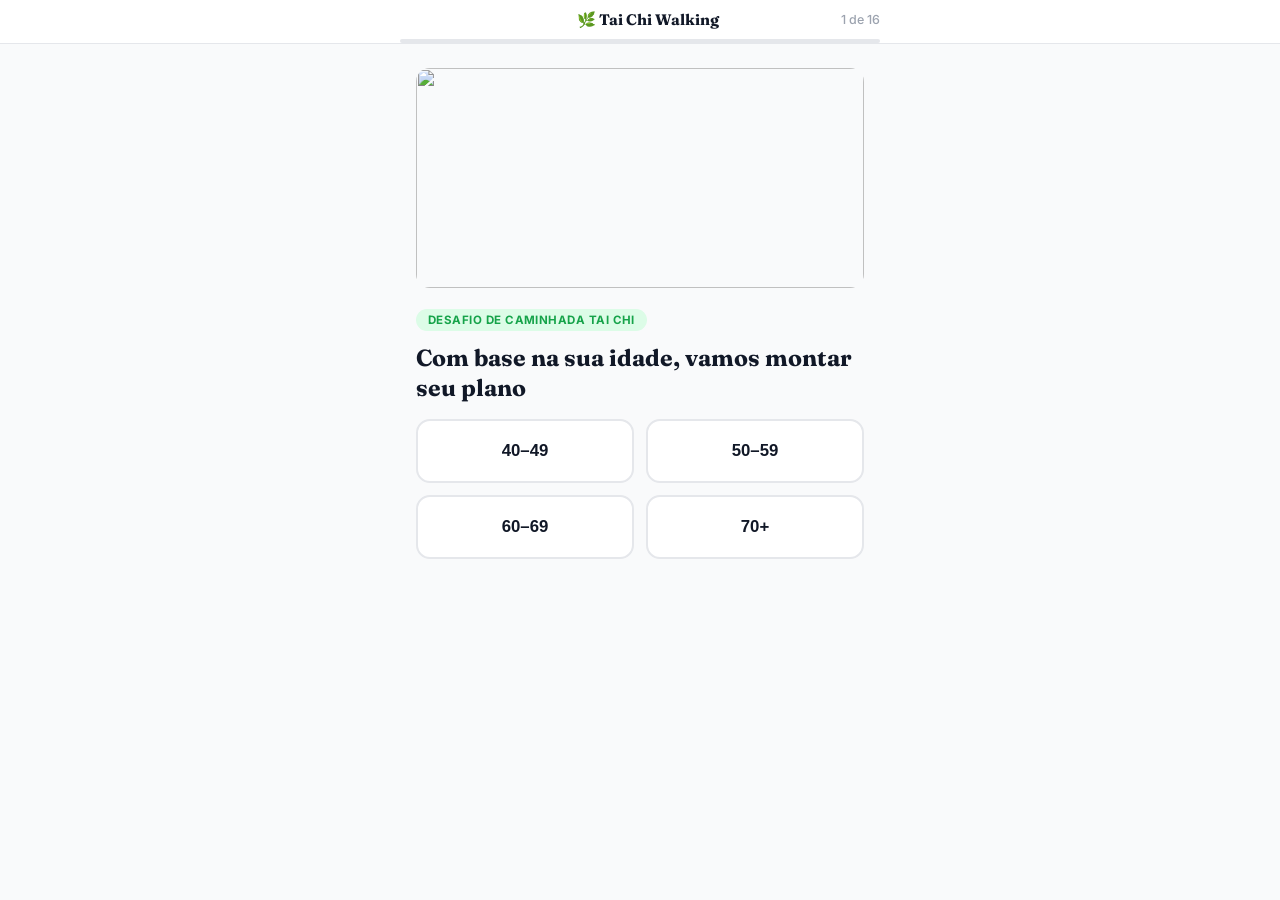
==== commit 7062b145: "feat: quiz completo com info screens, provas sociais e imagens" ====
--- a/index.html
+++ b/index.html
@@ -1,430 +1,395 @@
 <!DOCTYPE html>
 <html lang="pt-BR">
 <head>
-  <meta charset="UTF-8"/>
-  <meta name="viewport" content="width=device-width, initial-scale=1.0"/>
-  <title>Seu Plano de Tai Chi Walking</title>
-  <link rel="preconnect" href="https://fonts.googleapis.com"/>
-  <link rel="preconnect" href="https://fonts.gstatic.com" crossorigin/>
-  <link href="https://fonts.googleapis.com/css2?family=Inter:wght@400;500;600;700;800;900&family=Fraunces:wght@600;700&display=swap" rel="stylesheet"/>
-  <link rel="stylesheet" href="style.css"/>
+<meta charset="UTF-8"/><meta name="viewport" content="width=device-width,initial-scale=1"/>
+<title>Seu Plano de Tai Chi Walking</title>
+<link rel="preconnect" href="https://fonts.googleapis.com"/>
+<link href="https://fonts.googleapis.com/css2?family=Inter:wght@400;500;600;700;800;900&family=Fraunces:wght@600;700&display=swap" rel="stylesheet"/>
+<link rel="stylesheet" href="style.css"/>
 </head>
 <body>
-
-  <!-- HEADER -->
-  <header class="q-header" id="q-header">
-    <div class="q-header-inner">
-      <button class="q-back" id="btn-back" onclick="goBack()">← Voltar</button>
-      <div class="q-logo">🌿 Tai Chi Walking</div>
-      <div class="q-counter"><span id="step-num">1</span> de <span id="step-total">12</span></div>
-    </div>
-    <div class="q-progress-wrap">
-      <div class="q-progress-bar" id="progress-bar"></div>
-    </div>
-  </header>
-
-  <!-- STEPS CONTAINER -->
-  <main class="q-main" id="q-main">
-
-    <!-- STEP 1: IDADE -->
-    <div class="step" id="step-1">
-      <div class="step-inner">
-        <div class="step-hero-img">
-          <img src="https://cdn.soonbody.com/funnels/bdfb6gk35zlxtspj0heaniug/heroImage_1781249883171.png" alt="Tai Chi Walking"/>
+<header class="q-header">
+  <div class="q-header-inner">
+    <button class="q-back" id="btn-back" onclick="goBack()">← Voltar</button>
+    <div class="q-logo">🌿 Tai Chi Walking</div>
+    <div class="q-counter"><span id="step-num">1</span> de <span id="step-total">16</span></div>
+  </div>
+  <div class="q-prog-wrap"><div class="q-prog-bar" id="prog-bar"></div></div>
+</header>
+
+<main class="q-main">
+
+<!-- 1: IDADE -->
+<div class="step" id="s1">
+  <div class="si">
+    <div class="hero-img"><img src="https://cdn.soonbody.com/funnels/bdfb6gk35zlxtspj0heaniug/heroImage_1781249883171.png" alt=""/></div>
+    <div class="s-tag">Desafio de Caminhada Tai Chi</div>
+    <h2 class="s-title">Com base na sua idade, vamos montar seu plano</h2>
+    <div class="og4">
+      <button class="oc" onclick="ans('age','40-49')">40–49</button>
+      <button class="oc" onclick="ans('age','50-59')">50–59</button>
+      <button class="oc" onclick="ans('age','60-69')">60–69</button>
+      <button class="oc" onclick="ans('age','70+')">70+</button>
+    </div>
+  </div>
+</div>
+
+<!-- 2: GÊNERO -->
+<div class="step hidden" id="s2">
+  <div class="si">
+    <h2 class="s-title">Escolha o seu gênero</h2>
+    <div class="oig">
+      <button class="oic" onclick="ans('gender','female')">
+        <img src="https://cdn.soonbody.com/funnels/bdfb6gk35zlxtspj0heaniug/options_0_image_1781249931488.png" alt=""/>
+        <span>Feminino</span>
+      </button>
+      <button class="oic" onclick="ans('gender','male')">
+        <img src="https://cdn.soonbody.com/funnels/bdfb6gk35zlxtspj0heaniug/options_1_image_1781249936006.png" alt=""/>
+        <span>Masculino</span>
+      </button>
+    </div>
+  </div>
+</div>
+
+<!-- 3: INFO - social proof -->
+<div class="step hidden" id="s3">
+  <div class="si">
+    <div class="info-img"><img src="https://cdn.soonbody.com/media/b8mfhui5rakdfjvwdwub6rb7/original.png" alt=""/></div>
+    <div class="info-card">
+      <div class="info-num">1.000.000+</div>
+      <h2 class="s-title">mulheres já transformaram seus corpos</h2>
+      <p class="s-sub">No seu grupo de idade já experimentaram o programa de Tai Chi Walking e conseguiram resultados reais.</p>
+      <div class="stars-row">★★★★★ <span>4,6 · 2.300+ avaliações</span></div>
+    </div>
+    <button class="btn-c btn-g" onclick="next()">Continuar →</button>
+  </div>
+</div>
+
+<!-- 4: JÁ PRATICOU? -->
+<div class="step hidden" id="s4">
+  <div class="si">
+    <h2 class="s-title">Já praticou o Tai Chi Walking antes?</h2>
+    <div class="ol">
+      <button class="or" onclick="ans('practiced','yes')"><span class="oi">✅</span> Sim</button>
+      <button class="or" onclick="ans('practiced','no')"><span class="oi">🆕</span> Não</button>
+    </div>
+  </div>
+</div>
+
+<!-- 5: INFO - você vai arrasar -->
+<div class="step hidden" id="s5">
+  <div class="si">
+    <div class="info-img"><img src="https://cdn.soonbody.com/funnels/bdfb6gk35zlxtspj0heaniug/image_1781249984983.png" alt=""/></div>
+    <div class="info-card">
+      <div class="badge-green">💪 Perfeito para você!</div>
+      <h2 class="s-title">Você vai arrasar!</h2>
+      <p class="s-sub">Nosso programa de Caminhada Tai Chi é para todos os níveis. Sem equipamento, 10-15 min por dia — e os resultados aparecem rápido.</p>
+    </div>
+    <button class="btn-c btn-g" onclick="next()">Continuar →</button>
+  </div>
+</div>
+
+<!-- 6: OBJETIVO -->
+<div class="step hidden" id="s6">
+  <div class="si">
+    <h2 class="s-title">Qual é o seu principal objetivo?</h2>
+    <div class="ol">
+      <button class="or" onclick="ans('goal','lose-weight')"><span class="oi">🔥</span> Perder peso</button>
+      <button class="or" onclick="ans('goal','get-fit')"><span class="oi">💪</span> Manter o peso e ficar em forma</button>
+    </div>
+  </div>
+</div>
+
+<!-- 7: INFO - solução ideal -->
+<div class="step hidden" id="s7">
+  <div class="si">
+    <div class="info-img"><img src="https://cdn.soonbody.com/funnels/bxbk98nwe0iugqy0ac7prluh/image_1774022406563.webp" alt=""/></div>
+    <div class="info-card">
+      <div class="badge-green">🎯 Temos a solução ideal para você!</div>
+      <h2 class="s-title">10-15 minutos por dia para ver as primeiras mudanças</h2>
+      <p class="s-sub">Para mulheres na sua faixa etária, o Tai Chi Walking é a opção mais eficaz para emagrecer com o mínimo de esforço e sem impacto nas articulações.</p>
+    </div>
+    <button class="btn-c btn-g" onclick="next()">Continuar →</button>
+  </div>
+</div>
+
+<!-- 8: FOCO (multi) -->
+<div class="step hidden" id="s8">
+  <div class="si">
+    <h2 class="s-title">O que mais você gostaria de focar?</h2>
+    <p class="s-sub">Selecione todas as opções que se aplicam</p>
+    <div class="ol multi" id="focus-opts">
+      <button class="or mo" data-val="muscle"><span class="oi">💪</span> Ganhar força muscular</button>
+      <button class="or mo" data-val="mobility"><span class="oi">🦵</span> Manter a mobilidade</button>
+      <button class="or mo" data-val="stress"><span class="oi">😌</span> Reduzir o estresse e a ansiedade</button>
+      <button class="or mo" data-val="flexibility"><span class="oi">🤸</span> Desenvolver a flexibilidade</button>
+    </div>
+    <button class="btn-c btn-g" onclick="submitMulti('focus','focus-opts')">Continuar</button>
+  </div>
+</div>
+
+<!-- 9: ZONAS ALVO (multi) -->
+<div class="step hidden" id="s9">
+  <div class="si">
+    <h2 class="s-title">Quais são suas zonas alvo?</h2>
+    <p class="s-sub">Selecione todas que se aplicam</p>
+    <div class="og2 multi" id="zones-opts">
+      <button class="oz mo" data-val="arms"><span>💪</span><span>Braços</span></button>
+      <button class="oz mo" data-val="chest"><span>🫁</span><span>Peito</span></button>
+      <button class="oz mo" data-val="belly"><span>🍃</span><span>Barriga</span></button>
+      <button class="oz mo" data-val="legs"><span>🦵</span><span>Pernas</span></button>
+    </div>
+    <button class="btn-c btn-g" onclick="submitMulti('zones','zones-opts')">Continuar</button>
+  </div>
+</div>
+
+<!-- 10: PROBLEMAS (multi) -->
+<div class="step hidden" id="s10">
+  <div class="si">
+    <h2 class="s-title">Você tem algum problema físico?</h2>
+    <p class="s-sub">Selecione todos que se aplicam</p>
+    <div class="ol multi" id="pain-opts">
+      <button class="or mo" data-val="shoulders"><span class="oi">🦴</span> Ombros</button>
+      <button class="or mo" data-val="back"><span class="oi">🔙</span> Costas</button>
+      <button class="or mo" data-val="knees"><span class="oi">🦵</span> Joelhos</button>
+      <button class="or mo" data-val="ankles"><span class="oi">🦶</span> Tornozelos</button>
+      <button class="or mo" data-val="none"><span class="oi">✅</span> Nenhum problema</button>
+    </div>
+    <button class="btn-c btn-g" onclick="submitMulti('pain','pain-opts')">Continuar</button>
+  </div>
+</div>
+
+<!-- 11: INFO - pode contar com a gente -->
+<div class="step hidden" id="s11">
+  <div class="si">
+    <div class="info-img"><img src="https://cdn.soonbody.com/funnels/bxbk98nwe0iugqy0ac7prluh/image_1774022461101.webp" alt=""/></div>
+    <div class="info-card">
+      <div class="badge-green">💪 Pode contar com a gente!</div>
+      <h2 class="s-title">Diga adeus à tensão e olá para uma postura melhor</h2>
+      <p class="s-sub">Nossos exercícios de baixo impacto são desenvolvidos especificamente para apoiar e fortalecer seu corpo sem machucar articulações.</p>
+    </div>
+    <button class="btn-c btn-g" onclick="next()">Continuar →</button>
+  </div>
+</div>
+
+<!-- 12: ENERGIA -->
+<div class="step hidden" id="s12">
+  <div class="si">
+    <h2 class="s-title">Como estão seus níveis de energia durante o dia?</h2>
+    <div class="ol">
+      <button class="or" onclick="ans('energy','low')"><span class="oi">😴</span> Baixa — me sinto cansada o dia todo</button>
+      <button class="or" onclick="ans('energy','post-lunch')"><span class="oi">😪</span> Queda após o almoço</button>
+      <button class="or" onclick="ans('energy','before-meals')"><span class="oi">😑</span> Sem energia antes das refeições</button>
+      <button class="or" onclick="ans('energy','high')"><span class="oi">⚡</span> Alta e constante</button>
+    </div>
+  </div>
+</div>
+
+<!-- 13: INFO - energia -->
+<div class="step hidden" id="s13">
+  <div class="si">
+    <div class="info-img"><img src="https://cdn.soonbody.com/funnels/bxbk98nwe0iugqy0ac7prluh/image_1774022485512.webp" alt=""/></div>
+    <div class="info-card">
+      <div class="badge-green">⚡ Acabe com o cansaço de uma vez!</div>
+      <h2 class="s-title">Recupere sua energia — e mantenha ela</h2>
+      <p class="s-sub">Com o Tai Chi Walking, a maioria das mulheres relata aumento de energia já na primeira semana. Sem café extra, sem suplementos.</p>
+      <div class="stat-row">
+        <div class="stat-item"><strong>83%</strong><span>mais energia em 4 semanas</span></div>
+        <div class="stat-item"><strong>91%</strong><span>dormem melhor</span></div>
+      </div>
+    </div>
+    <button class="btn-c btn-g" onclick="next()">Continuar →</button>
+  </div>
+</div>
+
+<!-- 14: FREQUÊNCIA -->
+<div class="step hidden" id="s14">
+  <div class="si">
+    <h2 class="s-title">Com que frequência você se exercita atualmente?</h2>
+    <div class="ol">
+      <button class="or" onclick="ans('activity','daily')"><span class="oi">🏃</span> Quase todos os dias</button>
+      <button class="or" onclick="ans('activity','weekly')"><span class="oi">📅</span> Várias vezes por semana</button>
+      <button class="or" onclick="ans('activity','monthly')"><span class="oi">🗓️</span> Algumas vezes por mês</button>
+      <button class="or" onclick="ans('activity','never')"><span class="oi">😔</span> Nunca</button>
+    </div>
+  </div>
+</div>
+
+<!-- 15: ALTURA -->
+<div class="step hidden" id="s15">
+  <div class="si">
+    <h2 class="s-title">Qual é a sua altura?</h2>
+    <div class="callout"><span>👆</span><p>Usamos sua altura para calcular seu IMC e personalizar seu plano.</p></div>
+    <div class="iw"><input type="number" id="i-h" class="qi" placeholder="Ex: 165" min="100" max="230"/><span class="iu">cm</span></div>
+    <button class="btn-c btn-g" onclick="numAns('height','i-h',100,230)">Próximo Passo</button>
+  </div>
+</div>
+
+<!-- 16: PESO ATUAL -->
+<div class="step hidden" id="s16">
+  <div class="si">
+    <h2 class="s-title">Qual é o seu peso atual?</h2>
+    <div class="callout"><span>👆</span><p>Usamos seu peso para calcular seu IMC e montar seu plano ideal.</p></div>
+    <div class="iw"><input type="number" id="i-w" class="qi" placeholder="Ex: 75" min="30" max="250"/><span class="iu">kg</span></div>
+    <button class="btn-c btn-g" onclick="numAns('weight','i-w',30,250)">Próximo Passo</button>
+  </div>
+</div>
+
+<!-- 17: PESO IDEAL -->
+<div class="step hidden" id="s17">
+  <div class="si">
+    <h2 class="s-title">Qual é o seu peso ideal?</h2>
+    <div class="callout"><span>⭐️</span><p>Sua meta nos ajuda a calcular seu plano de forma realista e segura.</p></div>
+    <div class="iw"><input type="number" id="i-t" class="qi" placeholder="Ex: 65" min="30" max="250"/><span class="iu">kg</span></div>
+    <button class="btn-c btn-g" onclick="numAns('target','i-t',30,250)">Próximo Passo</button>
+  </div>
+</div>
+
+<!-- 18: LOADING -->
+<div class="step hidden" id="s18">
+  <div class="si tc">
+    <h2 class="s-title">Analisando suas respostas...</h2>
+    <p class="s-sub">Criando seu plano personalizado — aguarde alguns segundos.</p>
+    <div class="li-wrap">
+      <div class="li" id="li1"><span class="lic">○</span> Compilando seu perfil</div>
+      <div class="li" id="li2"><span class="lic">○</span> Calculando seu metabolismo</div>
+      <div class="li" id="li3"><span class="lic">○</span> Ajustando ao seu nível de atividade</div>
+      <div class="li" id="li4"><span class="lic">○</span> Criando plano personalizado</div>
+    </div>
+    <div class="lb-wrap"><div class="lb-fill" id="lb-fill"></div></div>
+    <div class="testi-box">
+      <div class="testi-top">
+        <img src="https://cdn.soonbody.com/funnels/bdfb6gk35zlxtspj0heaniug/testimonials_0_image_1776163846199.png" class="tav" alt=""/>
+        <div><strong>Elena R.</strong><br/><span class="stars-s">★★★★★</span></div>
+      </div>
+      <p class="tq">"Perdi 6kg em 5 semanas. Meu marido achou que eu fiz lipo. Foram só 10 min por dia de Tai Chi Walking."</p>
+    </div>
+  </div>
+</div>
+
+<!-- 19: PERFIL -->
+<div class="step hidden" id="s19">
+  <div class="si">
+    <div class="s-tag">⚠️ Análise Exclusiva</div>
+    <h2 class="s-title">Seu perfil foi analisado</h2>
+    <div class="pcard">
+      <div class="ph">
+        <img src="https://cdn.soonbody.com/media/gi9ag0o2sso8m9puak5raaoq/original.png" class="pav" alt=""/>
+        <div><div class="plbl">Seu Perfil</div><div class="pgoal">🎯 Potencial: <strong>5 a 7kg</strong> em 28 dias</div></div>
+      </div>
+      <div class="palert">⚠️ Seu metabolismo está lento. Sem ação, a tendência é ganhar <strong>+3-5kg</strong> em poucos meses.</div>
+      <div class="pstats">
+        <div class="psi"><span class="psl">Metabolismo</span><span class="psv red">Lento ⚠️</span></div>
+        <div class="psi"><span class="psl">Gordura</span><span class="psv yel">Acima</span></div>
+        <div class="psi"><span class="psl">Energia</span><span class="psv red" id="e-disp">Baixa ⚠️</span></div>
+      </div>
+      <div class="bmi-b"><div class="bmi-lbl">Seu IMC</div><div class="bmi-v" id="bmi-v">—</div><div class="bmi-c" id="bmi-c">Calculando...</div></div>
+      <div class="pred-b">
+        <div class="pred-lbl">🔮 Previsão com o programa</div>
+        <div class="tl">
+          <div class="ti"><span class="tw">Sem 1</span><span class="tr">Energia triplicada</span></div>
+          <div class="ti"><span class="tw">Sem 2</span><span class="tr">Roupas ficam soltas</span></div>
+          <div class="ti"><span class="tw">Sem 3</span><span class="tr">Até 3kg eliminados</span></div>
+          <div class="ti thl"><span class="tw">Sem 4</span><span class="tr">🎉 Corpo transformado!</span></div>
         </div>
-        <div class="step-tag">Desafio de Caminhada Tai Chi</div>
-        <h2 class="step-title">Qual é a sua idade?</h2>
-        <div class="options-grid">
-          <button class="opt-card" onclick="selectAnswer('age','40-49')">40–49</button>
-          <button class="opt-card" onclick="selectAnswer('age','50-59')">50–59</button>
-          <button class="opt-card" onclick="selectAnswer('age','60-69')">60–69</button>
-          <button class="opt-card" onclick="selectAnswer('age','70+')">70+</button>
+      </div>
+      <div class="purg">🕐 Seu plano expira em breve. <strong>Garanta agora.</strong></div>
+    </div>
+    <!-- Provas sociais -->
+    <div class="proof-section">
+      <div class="proof-title">Resultados Reais</div>
+      <div class="proof-cards">
+        <div class="proof-card">
+          <div class="pc-top"><img src="https://cdn.soonbody.com/funnels/bdfb6gk35zlxtspj0heaniug/testimonials_0_image_1776163846199.png" class="pca" alt=""/><div><strong>Elena R.</strong><div class="stars-s">★★★★★</div></div><span class="vbadge">✓ Verificado</span></div>
+          <p>"Viajo muito e as rotinas me salvaram. Finalmente mantive consistência mesmo na correria!"</p>
         </div>
-      </div>
-    </div>
-
-    <!-- STEP 2: GÊNERO -->
-    <div class="step hidden" id="step-2">
-      <div class="step-inner">
-        <h2 class="step-title">Escolha o seu gênero</h2>
-        <div class="options-img-grid">
-          <button class="opt-img-card" onclick="selectAnswer('gender','female')">
-            <img src="https://cdn.soonbody.com/funnels/bdfb6gk35zlxtspj0heaniug/options_0_image_1781249931488.png" alt="Feminino"/>
-            <span>Feminino</span>
-          </button>
-          <button class="opt-img-card" onclick="selectAnswer('gender','male')">
-            <img src="https://cdn.soonbody.com/funnels/bdfb6gk35zlxtspj0heaniug/options_1_image_1781249936006.png" alt="Masculino"/>
-            <span>Masculino</span>
-          </button>
+        <div class="proof-card">
+          <div class="pc-top"><img src="https://cdn.soonbody.com/funnels/bdfb6gk35zlxtspj0heaniug/testimonials_1_image_1776163838311.png" class="pca" alt=""/><div><strong>Lauren H.</strong><div class="stars-s">★★★★★</div></div><span class="vbadge">✓ Verificado</span></div>
+          <p>"Simples, eficaz e encaixa na minha rotina. Perdi 5kg sem academia e sem dieta maluca."</p>
         </div>
-      </div>
-    </div>
-
-    <!-- STEP 3: OBJETIVO -->
-    <div class="step hidden" id="step-3">
-      <div class="step-inner">
-        <h2 class="step-title">Qual é o seu principal objetivo?</h2>
-        <div class="options-list">
-          <button class="opt-row" onclick="selectAnswer('goal','lose-weight')">
-            <span class="opt-icon">🔥</span> Perder peso
-          </button>
-          <button class="opt-row" onclick="selectAnswer('goal','get-fit')">
-            <span class="opt-icon">💪</span> Manter o peso e ficar em forma
-          </button>
+        <div class="proof-card">
+          <div class="pc-top"><img src="https://cdn.soonbody.com/funnels/bdfb6gk35zlxtspj0heaniug/testimonials_2_image_1776163850979.png" class="pca" alt=""/><div><strong>Nina K.</strong><div class="stars-s">★★★★★</div></div><span class="vbadge">✓ Verificado</span></div>
+          <p>"O alívio de estresse que realmente mostra resultado no espelho e no meu humor."</p>
         </div>
       </div>
     </div>
-
-    <!-- STEP 4: FOCO -->
-    <div class="step hidden" id="step-4">
-      <div class="step-inner">
-        <h2 class="step-title">O que mais você gostaria de focar?</h2>
-        <p class="step-sub">Selecione todas as opções que se aplicam</p>
-        <div class="options-list multi" id="focus-opts">
-          <button class="opt-row multi-opt" data-val="muscle">
-            <span class="opt-icon">💪</span> Ganhar força muscular
-          </button>
-          <button class="opt-row multi-opt" data-val="mobility">
-            <span class="opt-icon">🦵</span> Manter a mobilidade
-          </button>
-          <button class="opt-row multi-opt" data-val="stress">
-            <span class="opt-icon">😌</span> Reduzir o estresse e a ansiedade
-          </button>
-          <button class="opt-row multi-opt" data-val="flexibility">
-            <span class="opt-icon">🤸</span> Desenvolver a flexibilidade
-          </button>
-        </div>
-        <button class="btn-continue" onclick="submitMulti('focus','focus-opts')">Continuar</button>
-      </div>
-    </div>
-
-    <!-- STEP 5: ZONAS ALVO -->
-    <div class="step hidden" id="step-5">
-      <div class="step-inner">
-        <h2 class="step-title">Quais são suas zonas alvo?</h2>
-        <p class="step-sub">Selecione todas que se aplicam</p>
-        <div class="options-grid-2 multi" id="zones-opts">
-          <button class="opt-zone multi-opt" data-val="arms">
-            <span>💪</span><span>Braços</span>
-          </button>
-          <button class="opt-zone multi-opt" data-val="chest">
-            <span>🫁</span><span>Peito</span>
-          </button>
-          <button class="opt-zone multi-opt" data-val="belly">
-            <span>🍃</span><span>Barriga</span>
-          </button>
-          <button class="opt-zone multi-opt" data-val="legs">
-            <span>🦵</span><span>Pernas</span>
-          </button>
-        </div>
-        <button class="btn-continue" onclick="submitMulti('zones','zones-opts')">Continuar</button>
-      </div>
-    </div>
-
-    <!-- STEP 6: PROBLEMAS FÍSICOS -->
-    <div class="step hidden" id="step-6">
-      <div class="step-inner">
-        <h2 class="step-title">Você tem algum problema físico?</h2>
-        <p class="step-sub">Selecione todos que se aplicam</p>
-        <div class="options-list multi" id="pain-opts">
-          <button class="opt-row multi-opt" data-val="shoulders">
-            <span class="opt-icon">🦴</span> Ombros
-          </button>
-          <button class="opt-row multi-opt" data-val="back">
-            <span class="opt-icon">🔙</span> Costas
-          </button>
-          <button class="opt-row multi-opt" data-val="knees">
-            <span class="opt-icon">🦵</span> Joelhos
-          </button>
-          <button class="opt-row multi-opt" data-val="ankles">
-            <span class="opt-icon">🦶</span> Tornozelos
-          </button>
-          <button class="opt-row multi-opt" data-val="none">
-            <span class="opt-icon">✅</span> Nenhum problema
-          </button>
-        </div>
-        <button class="btn-continue" onclick="submitMulti('pain','pain-opts')">Continuar</button>
-      </div>
-    </div>
-
-    <!-- STEP 7: ENERGIA -->
-    <div class="step hidden" id="step-7">
-      <div class="step-inner">
-        <h2 class="step-title">Como estão seus níveis de energia durante o dia?</h2>
-        <div class="options-list">
-          <button class="opt-row" onclick="selectAnswer('energy','low')">
-            <span class="opt-icon">😴</span> Baixa — me sinto cansada o dia todo
-          </button>
-          <button class="opt-row" onclick="selectAnswer('energy','post-lunch')">
-            <span class="opt-icon">😪</span> Queda após o almoço
-          </button>
-          <button class="opt-row" onclick="selectAnswer('energy','before-meals')">
-            <span class="opt-icon">😑</span> Sem energia antes das refeições
-          </button>
-          <button class="opt-row" onclick="selectAnswer('energy','high')">
-            <span class="opt-icon">⚡</span> Alta e constante
-          </button>
-        </div>
-      </div>
-    </div>
-
-    <!-- STEP 8: EXERCÍCIO -->
-    <div class="step hidden" id="step-8">
-      <div class="step-inner">
-        <h2 class="step-title">Com que frequência você se exercita?</h2>
-        <div class="options-list">
-          <button class="opt-row" onclick="selectAnswer('activity','daily')">
-            <span class="opt-icon">🏃</span> Quase todos os dias
-          </button>
-          <button class="opt-row" onclick="selectAnswer('activity','weekly')">
-            <span class="opt-icon">📅</span> Várias vezes por semana
-          </button>
-          <button class="opt-row" onclick="selectAnswer('activity','monthly')">
-            <span class="opt-icon">🗓️</span> Algumas vezes por mês
-          </button>
-          <button class="opt-row" onclick="selectAnswer('activity','never')">
-            <span class="opt-icon">😔</span> Nunca
-          </button>
-        </div>
-      </div>
-    </div>
-
-    <!-- STEP 9: ALTURA -->
-    <div class="step hidden" id="step-9">
-      <div class="step-inner">
-        <h2 class="step-title">Qual é a sua altura?</h2>
-        <div class="callout-box">
-          <span>👆</span>
-          <p>Usamos sua altura para calcular seu IMC e personalizar seu plano.</p>
-        </div>
-        <div class="input-wrap">
-          <input type="number" id="input-height" class="q-input" placeholder="Ex: 165" min="100" max="230"/>
-          <span class="input-unit">cm</span>
-        </div>
-        <button class="btn-continue" onclick="submitNumber('height','input-height',100,230)">Próximo Passo</button>
-      </div>
-    </div>
-
-    <!-- STEP 10: PESO ATUAL -->
-    <div class="step hidden" id="step-10">
-      <div class="step-inner">
-        <h2 class="step-title">Qual é o seu peso atual?</h2>
-        <div class="callout-box">
-          <span>👆</span>
-          <p>Usamos seu peso para calcular seu IMC e montar seu plano ideal.</p>
-        </div>
-        <div class="input-wrap">
-          <input type="number" id="input-weight" class="q-input" placeholder="Ex: 75" min="30" max="250"/>
-          <span class="input-unit">kg</span>
-        </div>
-        <button class="btn-continue" onclick="submitNumber('weight','input-weight',30,250)">Próximo Passo</button>
-      </div>
-    </div>
-
-    <!-- STEP 11: PESO IDEAL -->
-    <div class="step hidden" id="step-11">
-      <div class="step-inner">
-        <h2 class="step-title">Qual é o seu peso ideal?</h2>
-        <div class="callout-box">
-          <span>⭐️</span>
-          <p>Sua meta nos ajuda a calcular seu plano de forma realista e segura.</p>
-        </div>
-        <div class="input-wrap">
-          <input type="number" id="input-target" class="q-input" placeholder="Ex: 65" min="30" max="250"/>
-          <span class="input-unit">kg</span>
-        </div>
-        <button class="btn-continue" onclick="submitNumber('target','input-target',30,250)">Próximo Passo</button>
-      </div>
-    </div>
-
-    <!-- STEP 12: LOADING -->
-    <div class="step hidden" id="step-12">
-      <div class="step-inner step-center">
-        <h2 class="step-title">Analisando suas respostas...</h2>
-        <p class="step-sub">Criando seu plano personalizado — aguarde alguns segundos.</p>
-        <div class="loading-steps" id="loading-steps">
-          <div class="loading-item" id="li-1">
-            <span class="li-check">○</span> Compilando seu perfil
-          </div>
-          <div class="loading-item" id="li-2">
-            <span class="li-check">○</span> Calculando seu metabolismo
-          </div>
-          <div class="loading-item" id="li-3">
-            <span class="li-check">○</span> Ajustando ao seu nível de atividade
-          </div>
-          <div class="loading-item" id="li-4">
-            <span class="li-check">○</span> Criando plano personalizado
-          </div>
-        </div>
-        <div class="loading-bar-wrap">
-          <div class="loading-bar-fill" id="loading-fill"></div>
-        </div>
-        <div class="loading-testimonial">
-          <div class="lt-stars">★★★★★</div>
-          <p class="lt-quote">"Perdi 6kg em 5 semanas. Meu marido achou que eu fiz lipo. Foram só 10 min por dia."</p>
-          <p class="lt-author">— Sarah B.</p>
-        </div>
-      </div>
-    </div>
-
-    <!-- STEP 13: PERFIL -->
-    <div class="step hidden" id="step-13">
-      <div class="step-inner">
-        <div class="section-tag">⚠️ Análise Exclusiva</div>
-        <h2 class="step-title">Seu perfil foi analisado</h2>
-
-        <div class="profile-card">
-          <div class="profile-head">
-            <img src="https://cdn.soonbody.com/media/gi9ag0o2sso8m9puak5raaoq/original.png" class="profile-av" alt="Perfil"/>
-            <div>
-              <div class="profile-lbl">Seu Perfil</div>
-              <div class="profile-goal">🎯 Potencial: <strong>5 a 7kg</strong> em 28 dias</div>
-            </div>
-          </div>
-
-          <div class="profile-alert">
-            ⚠️ Seu metabolismo está lento. Sem ação, a tendência é ganhar <strong>+3-5kg</strong> em poucos meses.
-          </div>
-
-          <div class="profile-stats">
-            <div class="ps-item">
-              <span class="ps-lbl">Metabolismo</span>
-              <span class="ps-val red">Lento ⚠️</span>
-            </div>
-            <div class="ps-item">
-              <span class="ps-lbl">Gordura</span>
-              <span class="ps-val yellow">Acima</span>
-            </div>
-            <div class="ps-item">
-              <span class="ps-lbl">Energia</span>
-              <span class="ps-val red" id="energy-display">Baixa ⚠️</span>
-            </div>
-          </div>
-
-          <div class="bmi-box">
-            <div class="bmi-label">Seu IMC</div>
-            <div class="bmi-value" id="bmi-value">—</div>
-            <div class="bmi-cat" id="bmi-cat">Calculando...</div>
-          </div>
-
-          <div class="prediction-box">
-            <div class="pred-label">🔮 Previsão com o programa</div>
-            <div class="pred-timeline">
-              <div class="tl-item">
-                <span class="tl-wk">Sem 1</span>
-                <span class="tl-r">Energia triplicada</span>
-              </div>
-              <div class="tl-item">
-                <span class="tl-wk">Sem 2</span>
-                <span class="tl-r">Roupas ficam soltas</span>
-              </div>
-              <div class="tl-item">
-                <span class="tl-wk">Sem 3</span>
-                <span class="tl-r">Até 3kg eliminados</span>
-              </div>
-              <div class="tl-item tl-hl">
-                <span class="tl-wk">Sem 4</span>
-                <span class="tl-r">🎉 Corpo transformado!</span>
-              </div>
-            </div>
-          </div>
-
-          <div class="profile-urgency">
-            🕐 Seu plano expira em breve. <strong>Garanta agora.</strong>
-          </div>
-        </div>
-
-        <button class="btn-continue btn-green" onclick="nextStep()">Ver Meu Plano →</button>
-      </div>
-    </div>
-
-    <!-- STEP 14: EMAIL -->
-    <div class="step hidden" id="step-14">
-      <div class="step-inner step-center">
-        <div class="email-icon">📧</div>
-        <h2 class="step-title">Insira seu e-mail para receber seu Plano</h2>
-        <p class="step-sub">Seus dados estão 100% protegidos.</p>
-        <div class="email-form">
-          <input type="email" id="input-email" class="q-input" placeholder="seu@email.com"/>
-          <button class="btn-continue btn-green" onclick="submitEmail()">Receber Meu Plano →</button>
-        </div>
-      </div>
-    </div>
-
-    <!-- STEP 15: RASPADINHA -->
-    <div class="step hidden" id="step-15">
-      <div class="step-inner step-center">
-        <h2 class="step-title">Raspe seu desconto especial</h2>
-        <p class="step-sub">Preparamos uma surpresa especial para você começar!</p>
-        <div class="scratch-wrap">
-          <canvas id="scratch-canvas" width="280" height="140"></canvas>
-          <div class="scratch-reveal" id="scratch-reveal">
-            <div class="sr-label">Desconto</div>
-            <div class="sr-value">67% OFF</div>
-            <div class="sr-code">TAICHI67</div>
-          </div>
-        </div>
-        <p class="scratch-hint" id="scratch-hint">👆 Raspe aqui para revelar</p>
-        <button class="btn-continue btn-green hidden" id="btn-after-scratch" onclick="nextStep()">Garantir Meu Desconto →</button>
-      </div>
-    </div>
-
-    <!-- STEP 16: OFERTA -->
-    <div class="step hidden" id="step-16">
-      <div class="step-inner">
-        <div class="section-tag">🔒 Oferta Exclusiva</div>
-        <h2 class="step-title">Garanta seu desconto agora</h2>
-        <p class="step-sub">Preço especial só para quem completou a análise.</p>
-
-        <div class="plans-wrap">
-          <!-- Básico -->
-          <div class="plan-card">
-            <div class="plan-name">Plano Básico</div>
-            <div class="plan-desc">Acesso limitado</div>
-            <div class="plan-from">De <s>R$29,90</s></div>
-            <div class="plan-price">R$9,90</div>
-            <ul class="plan-feats">
-              <li>✓ Rotinas diárias de Tai Chi</li>
-              <li>✓ Acompanhamento de progresso</li>
-              <li>✓ Acesso imediato</li>
-              <li class="feat-off">✗ Guia de alongamento</li>
-              <li class="feat-off">✗ Meditação guiada</li>
-              <li class="feat-off">✗ Plano anti-inchaço</li>
-              <li class="feat-off">✗ Suporte prioritário</li>
-            </ul>
-            <a href="https://soonbody.com/flow-tai-chi-walking/efd832rcsrq222k30nptpgpw" class="btn-plan" id="cta-basic">Começar com o Básico</a>
-          </div>
-
-          <!-- Completo -->
-          <div class="plan-card plan-featured">
-            <div class="pop-badge">🔥 87% ESCOLHEM ESTE</div>
-            <div class="plan-name">Plano Completo</div>
-            <div class="plan-desc">Resultado 3x mais rápido</div>
-            <div class="plan-from">De <s>R$59,90</s> <span class="disc-tag">-67%</span></div>
-            <div class="plan-price">R$19,90</div>
-            <ul class="plan-feats">
-              <li>✓ Rotinas diárias de Tai Chi</li>
-              <li>✓ Acompanhamento de progresso</li>
-              <li>✓ Acesso imediato</li>
-              <li class="feat-on">✓ Guia de alongamento</li>
-              <li class="feat-on">✓ Meditação guiada para sono</li>
-              <li class="feat-on">✓ Plano anti-inchaço de 7 dias</li>
-              <li class="feat-on">✓ Suporte prioritário 24h</li>
-            </ul>
-            <a href="https://soonbody.com/flow-tai-chi-walking/efd832rcsrq222k30nptpgpw" class="btn-plan btn-plan-main" id="cta-complete">⚡ Garantir Meu Acesso Completo</a>
-            <p class="plan-scarc">🔥 Restam poucas vagas com esse preço</p>
-          </div>
-        </div>
-
-        <div class="offer-trust">
-          <p>🔒 Pagamento seguro · Visa · Master · Pix · PayPal</p>
-          <p>✅ Garantia de 30 dias · Cancele quando quiser</p>
-        </div>
-      </div>
-    </div>
-
-  </main>
-
-  <script src="script.js"></script>
+    <button class="btn-c btn-g" onclick="next()">Ver Meu Plano →</button>
+  </div>
+</div>
+
+<!-- 20: EMAIL -->
+<div class="step hidden" id="s20">
+  <div class="si tc">
+    <div class="email-ic">📧</div>
+    <h2 class="s-title">Insira seu e-mail para receber seu Plano</h2>
+    <p class="s-sub">Seus dados estão 100% protegidos e nunca serão compartilhados.</p>
+    <div class="eform">
+      <input type="email" id="i-e" class="qi" placeholder="seu@email.com"/>
+      <button class="btn-c btn-g" onclick="emailAns()">Receber Meu Plano →</button>
+    </div>
+  </div>
+</div>
+
+<!-- 21: RASPADINHA -->
+<div class="step hidden" id="s21">
+  <div class="si tc">
+    <h2 class="s-title">Raspe seu desconto especial</h2>
+    <p class="s-sub">Preparamos uma surpresa para você começar sua transformação!</p>
+    <div class="sc-wrap">
+      <canvas id="sc-canvas" width="280" height="140"></canvas>
+      <div class="sc-rev"><div class="scr-lbl">Desconto</div><div class="scr-val">67% OFF</div><div class="scr-code">TAICHI67</div></div>
+    </div>
+    <p class="sc-hint" id="sc-hint">👆 Raspe aqui para revelar</p>
+    <button class="btn-c btn-g hidden" id="btn-sc" onclick="next()">Garantir Meu Desconto →</button>
+  </div>
+</div>
+
+<!-- 22: OFERTA -->
+<div class="step hidden" id="s22">
+  <div class="si">
+    <div class="s-tag">🔒 Oferta Exclusiva</div>
+    <h2 class="s-title">Garanta seu desconto agora</h2>
+    <p class="s-sub">Preço especial só para quem completou a análise.</p>
+    <div class="plans">
+      <div class="plc">
+        <div class="pln">Plano Básico</div><div class="pld">Acesso limitado</div>
+        <div class="plf">De <s>R$29,90</s></div><div class="plp">R$9,90</div>
+        <ul class="plu">
+          <li>✓ Rotinas diárias de Tai Chi</li>
+          <li>✓ Acompanhamento de progresso</li>
+          <li>✓ Acesso imediato</li>
+          <li class="fo">✗ Guia de alongamento</li>
+          <li class="fo">✗ Meditação guiada</li>
+          <li class="fo">✗ Plano anti-inchaço</li>
+          <li class="fo">✗ Suporte prioritário</li>
+        </ul>
+        <a href="https://soonbody.com/flow-tai-chi-walking/efd832rcsrq222k30nptpgpw" class="bpl">Começar com o Básico</a>
+      </div>
+      <div class="plc plf-c">
+        <div class="pop-b">🔥 87% ESCOLHEM ESTE</div>
+        <div class="pln">Plano Completo</div><div class="pld">Resultado 3x mais rápido</div>
+        <div class="plf">De <s>R$59,90</s> <span class="dtag">-67%</span></div><div class="plp grn">R$19,90</div>
+        <ul class="plu">
+          <li>✓ Rotinas diárias de Tai Chi</li>
+          <li>✓ Acompanhamento de progresso</li>
+          <li>✓ Acesso imediato</li>
+          <li class="fon">✓ Guia de alongamento</li>
+          <li class="fon">✓ Meditação guiada para sono</li>
+          <li class="fon">✓ Plano anti-inchaço de 7 dias</li>
+          <li class="fon">✓ Suporte prioritário 24h</li>
+        </ul>
+        <a href="https://soonbody.com/flow-tai-chi-walking/efd832rcsrq222k30nptpgpw" class="bpl bpl-m">⚡ Garantir Meu Acesso Completo</a>
+        <p class="psc">🔥 Restam poucas vagas com esse preço</p>
+      </div>
+    </div>
+    <div class="trust-f">
+      <p>🔒 Pagamento seguro · Visa · Master · Pix · PayPal</p>
+      <p>✅ Garantia de 30 dias · Cancele quando quiser</p>
+    </div>
+  </div>
+</div>
+
+</main>
+<script src="script.js"></script>
 </body>
 </html>
--- a/style.css
+++ b/style.css
@@ -1,232 +1,177 @@
-/* ─── RESET & TOKENS ─── */
-*, *::before, *::after { box-sizing: border-box; margin: 0; padding: 0; }
-:root {
-  --green: #22c55e; --green-dark: #16a34a; --green-light: #dcfce7;
-  --red: #ef4444; --yellow: #f59e0b;
-  --dark: #111827; --text: #374151; --muted: #9ca3af;
-  --bg: #f9fafb; --white: #fff; --border: #e5e7eb;
-  --radius: 14px; --shadow: 0 2px 12px rgba(0,0,0,.08);
-  --font: 'Inter', sans-serif;
+*,*::before,*::after{box-sizing:border-box;margin:0;padding:0}
+:root{
+  --g:#22c55e;--gd:#16a34a;--gl:#dcfce7;
+  --r:#ef4444;--y:#f59e0b;
+  --dk:#111827;--tx:#374151;--mu:#9ca3af;
+  --bg:#f9fafb;--wh:#fff;--bd:#e5e7eb;
+  --rad:14px;--sh:0 2px 12px rgba(0,0,0,.08);
 }
-html { font-size: 16px; }
-body {
-  font-family: var(--font); background: var(--bg);
-  color: var(--dark); min-height: 100vh; overflow-x: hidden;
-}
+html{font-size:16px}
+body{font-family:'Inter',sans-serif;background:var(--bg);color:var(--dk);min-height:100vh;overflow-x:hidden}
 
-/* ─── HEADER ─── */
-.q-header {
-  position: sticky; top: 0; z-index: 100;
-  background: var(--white); border-bottom: 1px solid var(--border);
-  padding: 10px 16px 0;
-}
-.q-header-inner {
-  display: flex; align-items: center; justify-content: space-between;
-  max-width: 480px; margin: 0 auto; padding-bottom: 10px;
-}
-.q-back { background: none; border: none; font-size: .85rem; color: var(--green-dark); cursor: pointer; font-weight: 600; padding: 4px 0; }
-.q-logo { font-family: 'Fraunces', serif; font-size: 1rem; font-weight: 700; color: var(--dark); }
-.q-counter { font-size: .78rem; color: var(--muted); font-weight: 500; }
-.q-progress-wrap { height: 4px; background: var(--border); border-radius: 99px; overflow: hidden; max-width: 480px; margin: 0 auto; }
-.q-progress-bar { height: 100%; background: linear-gradient(90deg, var(--green), var(--green-dark)); border-radius: 99px; transition: width .4s ease; width: 0%; }
+/* HEADER */
+.q-header{position:sticky;top:0;z-index:100;background:var(--wh);border-bottom:1px solid var(--bd);padding:10px 16px 0}
+.q-header-inner{display:flex;align-items:center;justify-content:space-between;max-width:480px;margin:0 auto;padding-bottom:10px}
+.q-back{background:none;border:none;font-size:.85rem;color:var(--gd);cursor:pointer;font-weight:600}
+.q-logo{font-family:'Fraunces',serif;font-size:.95rem;font-weight:700}
+.q-counter{font-size:.78rem;color:var(--mu);font-weight:500}
+.q-prog-wrap{height:4px;background:var(--bd);border-radius:99px;overflow:hidden;max-width:480px;margin:0 auto}
+.q-prog-bar{height:100%;background:linear-gradient(90deg,var(--g),var(--gd));border-radius:99px;transition:width .4s ease;width:0%}
 
-/* ─── MAIN ─── */
-.q-main { max-width: 480px; margin: 0 auto; padding: 0 16px 80px; }
-.step { display: block; }
-.step.hidden { display: none; }
-.step-inner { padding: 24px 0 0; }
-.step-center { text-align: center; }
+/* MAIN */
+.q-main{max-width:480px;margin:0 auto;padding:0 16px 80px}
+.step{display:block}.step.hidden{display:none}
+.si{padding:24px 0 0}.tc{text-align:center}
 
-/* ─── TYPOGRAPHY ─── */
-.step-tag {
-  display: inline-block; background: var(--green-light); color: var(--green-dark);
-  font-size: .72rem; font-weight: 700; padding: 4px 12px;
-  border-radius: 99px; margin-bottom: 12px; text-transform: uppercase; letter-spacing: .04em;
-}
-.step-title { font-family: 'Fraunces', serif; font-size: 1.5rem; font-weight: 700; color: var(--dark); line-height: 1.3; margin-bottom: 8px; }
-.step-sub { font-size: .85rem; color: var(--muted); margin-bottom: 18px; }
+/* TYPOGRAPHY */
+.s-tag{display:inline-block;background:var(--gl);color:var(--gd);font-size:.72rem;font-weight:700;padding:4px 12px;border-radius:99px;margin-bottom:12px;text-transform:uppercase;letter-spacing:.04em}
+.s-title{font-family:'Fraunces',serif;font-size:1.45rem;font-weight:700;color:var(--dk);line-height:1.3;margin-bottom:8px}
+.s-sub{font-size:.85rem;color:var(--mu);margin-bottom:16px;line-height:1.6}
 
-/* ─── HERO IMG ─── */
-.step-hero-img { border-radius: var(--radius); overflow: hidden; margin-bottom: 20px; max-height: 220px; }
-.step-hero-img img { width: 100%; height: 220px; object-fit: cover; display: block; }
+/* HERO IMG */
+.hero-img{border-radius:var(--rad);overflow:hidden;margin-bottom:20px;height:220px}
+.hero-img img{width:100%;height:100%;object-fit:cover;display:block}
 
-/* ─── OPTIONS: GRID (4 cards) ─── */
-.options-grid { display: grid; grid-template-columns: 1fr 1fr; gap: 12px; margin-top: 16px; }
-.opt-card {
-  background: var(--white); border: 2px solid var(--border);
-  border-radius: var(--radius); padding: 20px 12px;
-  font-size: 1.05rem; font-weight: 700; color: var(--dark);
-  cursor: pointer; transition: border-color .15s, background .15s, transform .1s;
-  text-align: center;
-}
-.opt-card:hover { border-color: var(--green); background: var(--green-light); transform: translateY(-1px); }
-.opt-card.selected { border-color: var(--green); background: var(--green-light); color: var(--green-dark); }
+/* INFO SCREENS */
+.info-img{border-radius:var(--rad);overflow:hidden;margin-bottom:16px;height:200px}
+.info-img img{width:100%;height:100%;object-fit:cover;display:block}
+.info-card{background:var(--wh);border:1px solid var(--bd);border-radius:var(--rad);padding:18px;margin-bottom:16px;box-shadow:var(--sh)}
+.info-num{font-family:'Fraunces',serif;font-size:2.4rem;font-weight:700;color:var(--gd);margin-bottom:4px}
+.badge-green{display:inline-block;background:var(--gl);color:var(--gd);font-size:.78rem;font-weight:700;padding:5px 14px;border-radius:99px;margin-bottom:10px}
+.stars-row{display:flex;align-items:center;gap:8px;font-size:.82rem;color:var(--mu);margin-top:10px}
+.stars-row{color:#f59e0b}
+.stars-s{color:#f59e0b;font-size:.8rem}
+.stat-row{display:grid;grid-template-columns:1fr 1fr;gap:12px;margin-top:14px}
+.stat-item{text-align:center;background:var(--bg);border-radius:10px;padding:10px}
+.stat-item strong{display:block;font-size:1.6rem;font-weight:900;color:var(--gd)}
+.stat-item span{font-size:.72rem;color:var(--mu)}
 
-/* ─── OPTIONS: IMAGE CARDS ─── */
-.options-img-grid { display: grid; grid-template-columns: 1fr 1fr; gap: 14px; margin-top: 16px; }
-.opt-img-card {
-  background: var(--white); border: 2px solid var(--border);
-  border-radius: var(--radius); overflow: hidden;
-  cursor: pointer; transition: border-color .15s, transform .1s;
-  display: flex; flex-direction: column; align-items: center;
-}
-.opt-img-card img { width: 100%; height: 160px; object-fit: cover; }
-.opt-img-card span { padding: 10px; font-weight: 700; font-size: .9rem; }
-.opt-img-card:hover { border-color: var(--green); transform: translateY(-2px); }
+/* OPTIONS GRID 4 */
+.og4{display:grid;grid-template-columns:1fr 1fr;gap:12px;margin-top:16px}
+.oc{background:var(--wh);border:2px solid var(--bd);border-radius:var(--rad);padding:20px 12px;font-size:1.05rem;font-weight:700;color:var(--dk);cursor:pointer;transition:border-color .15s,background .15s,transform .1s;text-align:center}
+.oc:hover{border-color:var(--g);background:var(--gl);transform:translateY(-1px)}
 
-/* ─── OPTIONS: LIST ROWS ─── */
-.options-list { display: flex; flex-direction: column; gap: 10px; margin-top: 16px; }
-.opt-row {
-  background: var(--white); border: 2px solid var(--border);
-  border-radius: var(--radius); padding: 14px 16px;
-  font-size: .92rem; font-weight: 500; color: var(--dark);
-  cursor: pointer; text-align: left; display: flex; align-items: center; gap: 12px;
-  transition: border-color .15s, background .15s;
-}
-.opt-row:hover { border-color: var(--green); background: var(--green-light); }
-.opt-row.selected { border-color: var(--green); background: var(--green-light); color: var(--green-dark); font-weight: 700; }
-.opt-icon { font-size: 1.2rem; flex-shrink: 0; }
+/* OPTIONS IMAGE */
+.oig{display:grid;grid-template-columns:1fr 1fr;gap:14px;margin-top:16px}
+.oic{background:var(--wh);border:2px solid var(--bd);border-radius:var(--rad);overflow:hidden;cursor:pointer;transition:border-color .15s,transform .1s;display:flex;flex-direction:column;align-items:center}
+.oic img{width:100%;height:160px;object-fit:cover}
+.oic span{padding:10px;font-weight:700;font-size:.9rem}
+.oic:hover{border-color:var(--g);transform:translateY(-2px)}
 
-/* ─── OPTIONS: ZONE GRID ─── */
-.options-grid-2 { display: grid; grid-template-columns: 1fr 1fr; gap: 10px; margin-top: 16px; }
-.opt-zone {
-  background: var(--white); border: 2px solid var(--border);
-  border-radius: var(--radius); padding: 18px 12px;
-  cursor: pointer; display: flex; flex-direction: column;
-  align-items: center; gap: 8px; font-size: .88rem; font-weight: 600;
-  transition: border-color .15s, background .15s;
-}
-.opt-zone span:first-child { font-size: 1.6rem; }
-.opt-zone:hover { border-color: var(--green); background: var(--green-light); }
-.opt-zone.selected { border-color: var(--green); background: var(--green-light); color: var(--green-dark); }
+/* OPTIONS LIST */
+.ol{display:flex;flex-direction:column;gap:10px;margin-top:16px}
+.or{background:var(--wh);border:2px solid var(--bd);border-radius:var(--rad);padding:14px 16px;font-size:.92rem;font-weight:500;color:var(--dk);cursor:pointer;text-align:left;display:flex;align-items:center;gap:12px;transition:border-color .15s,background .15s}
+.or:hover,.or.sel{border-color:var(--g);background:var(--gl)}
+.or.sel{color:var(--gd);font-weight:700}
+.oi{font-size:1.2rem;flex-shrink:0}
 
-/* ─── MULTI SELECT STATE ─── */
-.multi-opt.selected { border-color: var(--green) !important; background: var(--green-light) !important; }
+/* OPTIONS ZONE GRID */
+.og2{display:grid;grid-template-columns:1fr 1fr;gap:10px;margin-top:16px}
+.oz{background:var(--wh);border:2px solid var(--bd);border-radius:var(--rad);padding:18px 12px;cursor:pointer;display:flex;flex-direction:column;align-items:center;gap:8px;font-size:.88rem;font-weight:600;transition:border-color .15s,background .15s}
+.oz span:first-child{font-size:1.6rem}
+.oz:hover,.oz.sel{border-color:var(--g);background:var(--gl)}
+.oz.sel{color:var(--gd)}
 
-/* ─── CONTINUE BUTTON ─── */
-.btn-continue {
-  display: block; width: 100%; margin-top: 20px;
-  background: linear-gradient(135deg, var(--green), var(--green-dark));
-  color: var(--white); border: none; border-radius: var(--radius);
-  padding: 16px; font-size: 1rem; font-weight: 700;
-  cursor: pointer; transition: opacity .2s, transform .1s;
-  text-align: center;
-}
-.btn-continue:hover { opacity: .92; transform: translateY(-1px); }
-.btn-continue.hidden { display: none; }
-.btn-green { background: linear-gradient(135deg, var(--green), var(--green-dark)); }
+/* MULTI */
+.mo.sel{border-color:var(--g)!important;background:var(--gl)!important}
 
-/* ─── INPUTS ─── */
-.input-wrap { position: relative; margin-top: 16px; }
-.q-input {
-  width: 100%; padding: 16px 56px 16px 16px;
-  border: 2px solid var(--border); border-radius: var(--radius);
-  font-size: 1.1rem; font-weight: 600; color: var(--dark);
-  background: var(--white); outline: none;
-  transition: border-color .15s;
-}
-.q-input:focus { border-color: var(--green); }
-.q-input.error { border-color: var(--red); }
-.input-unit {
-  position: absolute; right: 16px; top: 50%; transform: translateY(-50%);
-  font-size: .88rem; font-weight: 700; color: var(--muted);
-}
-.input-error { font-size: .78rem; color: var(--red); margin-top: 6px; }
+/* BUTTON */
+.btn-c{display:block;width:100%;margin-top:20px;border:none;border-radius:var(--rad);padding:16px;font-size:1rem;font-weight:700;cursor:pointer;transition:opacity .2s,transform .1s;text-align:center}
+.btn-g{background:linear-gradient(135deg,var(--g),var(--gd));color:#fff}
+.btn-c:hover{opacity:.92;transform:translateY(-1px)}
+.btn-c.hidden{display:none}
 
-/* ─── CALLOUT BOX ─── */
-.callout-box {
-  background: #fffbeb; border: 1px solid #fde68a;
-  border-radius: var(--radius); padding: 14px 16px;
-  display: flex; gap: 10px; align-items: flex-start;
-  font-size: .84rem; color: #92400e; margin-bottom: 4px;
-}
-.callout-box span { font-size: 1.2rem; flex-shrink: 0; margin-top: 1px; }
+/* INPUTS */
+.iw{position:relative;margin-top:16px}
+.qi{width:100%;padding:16px 56px 16px 16px;border:2px solid var(--bd);border-radius:var(--rad);font-size:1.1rem;font-weight:600;color:var(--dk);background:var(--wh);outline:none;transition:border-color .15s}
+.qi:focus{border-color:var(--g)}.qi.err{border-color:var(--r)}
+.iu{position:absolute;right:16px;top:50%;transform:translateY(-50%);font-size:.88rem;font-weight:700;color:var(--mu)}
+.ierr{font-size:.78rem;color:var(--r);margin-top:6px}
 
-/* ─── LOADING ─── */
-.loading-steps { margin: 24px 0; text-align: left; display: flex; flex-direction: column; gap: 12px; }
-.loading-item { display: flex; align-items: center; gap: 10px; font-size: .9rem; color: var(--muted); transition: color .3s; }
-.loading-item.done { color: var(--green-dark); font-weight: 600; }
-.li-check { font-size: 1.1rem; transition: all .3s; }
-.loading-bar-wrap { height: 8px; background: var(--border); border-radius: 99px; overflow: hidden; margin: 20px 0; }
-.loading-bar-fill { height: 100%; width: 0%; background: linear-gradient(90deg,var(--green),var(--green-dark)); border-radius: 99px; transition: width .4s ease; }
-.loading-testimonial { background: var(--white); border: 1px solid var(--border); border-radius: var(--radius); padding: 16px; text-align: left; margin-top: 8px; }
-.lt-stars { color: var(--yellow); font-size: 1rem; margin-bottom: 6px; }
-.lt-quote { font-size: .84rem; color: var(--text); font-style: italic; line-height: 1.55; margin-bottom: 8px; }
-.lt-author { font-size: .78rem; color: var(--muted); font-weight: 600; }
+/* CALLOUT */
+.callout{background:#fffbeb;border:1px solid #fde68a;border-radius:var(--rad);padding:14px 16px;display:flex;gap:10px;align-items:flex-start;font-size:.84rem;color:#92400e;margin-bottom:4px}
+.callout span{font-size:1.2rem;flex-shrink:0;margin-top:1px}
 
-/* ─── PROFILE CARD ─── */
-.profile-card { background: var(--white); border: 1px solid var(--border); border-radius: var(--radius); padding: 18px; margin: 16px 0; box-shadow: var(--shadow); }
-.profile-head { display: flex; align-items: center; gap: 12px; margin-bottom: 14px; }
-.profile-av { width: 52px; height: 52px; border-radius: 50%; object-fit: cover; border: 3px solid var(--green-light); flex-shrink: 0; }
-.profile-lbl { font-size: .72rem; font-weight: 700; color: var(--muted); text-transform: uppercase; letter-spacing: .06em; margin-bottom: 4px; }
-.profile-goal { font-size: .9rem; font-weight: 700; color: var(--dark); }
-.profile-alert { background: #fef3c7; border: 1px solid #fde68a; border-radius: 8px; padding: 10px 14px; font-size: .82rem; color: #92400e; margin-bottom: 14px; }
-.profile-stats { display: grid; grid-template-columns: repeat(3,1fr); gap: 8px; margin-bottom: 14px; }
-.ps-item { text-align: center; }
-.ps-lbl { font-size: .72rem; color: var(--muted); display: block; margin-bottom: 4px; }
-.ps-val { font-size: .82rem; font-weight: 700; }
-.ps-val.red { color: var(--red); }
-.ps-val.yellow { color: var(--yellow); }
-.bmi-box { background: var(--bg); border-radius: 8px; padding: 12px; text-align: center; margin-bottom: 14px; }
-.bmi-label { font-size: .72rem; color: var(--muted); text-transform: uppercase; letter-spacing: .06em; margin-bottom: 4px; }
-.bmi-value { font-size: 1.8rem; font-weight: 900; color: var(--green-dark); }
-.bmi-cat { font-size: .8rem; color: var(--muted); font-weight: 600; }
-.prediction-box { border: 1px solid var(--green-light); border-radius: 10px; padding: 14px; background: #f0fdf4; margin-bottom: 14px; }
-.pred-label { font-size: .78rem; font-weight: 700; color: var(--green-dark); text-transform: uppercase; letter-spacing: .04em; margin-bottom: 12px; }
-.pred-timeline { display: flex; flex-direction: column; gap: 8px; }
-.tl-item { display: flex; align-items: center; gap: 10px; font-size: .84rem; }
-.tl-wk { background: var(--white); border: 1px solid var(--border); border-radius: 6px; padding: 3px 10px; font-weight: 700; font-size: .78rem; color: var(--dark); flex-shrink: 0; }
-.tl-r { color: var(--text); }
-.tl-hl .tl-wk { background: var(--green-dark); color: var(--white); border-color: var(--green-dark); }
-.tl-hl .tl-r { font-weight: 700; color: var(--green-dark); }
-.profile-urgency { text-align: center; font-size: .82rem; color: var(--muted); padding-top: 4px; }
+/* LOADING */
+.li-wrap{margin:24px 0;text-align:left;display:flex;flex-direction:column;gap:12px}
+.li{display:flex;align-items:center;gap:10px;font-size:.9rem;color:var(--mu);transition:color .3s}
+.li.done{color:var(--gd);font-weight:600}
+.lic{font-size:1.1rem;transition:all .3s}
+.lb-wrap{height:8px;background:var(--bd);border-radius:99px;overflow:hidden;margin:20px 0}
+.lb-fill{height:100%;width:0%;background:linear-gradient(90deg,var(--g),var(--gd));border-radius:99px;transition:width .4s ease}
+.testi-box{background:var(--wh);border:1px solid var(--bd);border-radius:var(--rad);padding:16px;text-align:left;margin-top:8px}
+.testi-top{display:flex;align-items:center;gap:10px;margin-bottom:10px}
+.tav{width:40px;height:40px;border-radius:50%;object-fit:cover;border:2px solid var(--gl);flex-shrink:0}
+.tq{font-size:.84rem;color:var(--tx);font-style:italic;line-height:1.55}
 
-/* ─── EMAIL ─── */
-.email-icon { font-size: 3rem; margin-bottom: 16px; margin-top: 16px; }
-.email-form { display: flex; flex-direction: column; gap: 12px; margin-top: 18px; }
+/* PROFILE */
+.pcard{background:var(--wh);border:1px solid var(--bd);border-radius:var(--rad);padding:18px;margin:16px 0;box-shadow:var(--sh)}
+.ph{display:flex;align-items:center;gap:12px;margin-bottom:14px}
+.pav{width:52px;height:52px;border-radius:50%;object-fit:cover;border:3px solid var(--gl);flex-shrink:0}
+.plbl{font-size:.72rem;font-weight:700;color:var(--mu);text-transform:uppercase;letter-spacing:.06em;margin-bottom:4px}
+.pgoal{font-size:.9rem;font-weight:700;color:var(--dk)}
+.palert{background:#fef3c7;border:1px solid #fde68a;border-radius:8px;padding:10px 14px;font-size:.82rem;color:#92400e;margin-bottom:14px}
+.pstats{display:grid;grid-template-columns:repeat(3,1fr);gap:8px;margin-bottom:14px}
+.psi{text-align:center}
+.psl{font-size:.72rem;color:var(--mu);display:block;margin-bottom:4px}
+.psv{font-size:.82rem;font-weight:700}
+.psv.red{color:var(--r)}.psv.yel{color:var(--y)}
+.bmi-b{background:var(--bg);border-radius:8px;padding:12px;text-align:center;margin-bottom:14px}
+.bmi-lbl{font-size:.72rem;color:var(--mu);text-transform:uppercase;letter-spacing:.06em;margin-bottom:4px}
+.bmi-v{font-size:1.8rem;font-weight:900;color:var(--gd)}
+.bmi-c{font-size:.8rem;color:var(--mu);font-weight:600}
+.pred-b{border:1px solid var(--gl);border-radius:10px;padding:14px;background:#f0fdf4;margin-bottom:14px}
+.pred-lbl{font-size:.78rem;font-weight:700;color:var(--gd);text-transform:uppercase;letter-spacing:.04em;margin-bottom:12px}
+.tl{display:flex;flex-direction:column;gap:8px}
+.ti{display:flex;align-items:center;gap:10px;font-size:.84rem}
+.tw{background:var(--wh);border:1px solid var(--bd);border-radius:6px;padding:3px 10px;font-weight:700;font-size:.78rem;color:var(--dk);flex-shrink:0}
+.tr{color:var(--tx)}
+.thl .tw{background:var(--gd);color:#fff;border-color:var(--gd)}
+.thl .tr{font-weight:700;color:var(--gd)}
+.purg{text-align:center;font-size:.82rem;color:var(--mu);padding-top:4px}
 
-/* ─── SCRATCH ─── */
-.scratch-wrap { position: relative; width: 280px; height: 140px; margin: 24px auto 12px; border-radius: var(--radius); overflow: hidden; box-shadow: var(--shadow); }
-#scratch-canvas { position: absolute; top: 0; left: 0; z-index: 2; cursor: crosshair; border-radius: var(--radius); }
-.scratch-reveal {
-  position: absolute; inset: 0; z-index: 1;
-  background: linear-gradient(135deg,var(--green-dark),var(--green));
-  display: flex; flex-direction: column; align-items: center; justify-content: center; color: var(--white);
-}
-.sr-label { font-size: .72rem; font-weight: 700; text-transform: uppercase; letter-spacing: .08em; opacity: .8; }
-.sr-value { font-size: 2.6rem; font-weight: 900; line-height: 1.1; }
-.sr-code { font-size: .8rem; font-weight: 700; background: rgba(255,255,255,.2); padding: 3px 10px; border-radius: 99px; margin-top: 6px; letter-spacing: .1em; }
-.scratch-hint { font-size: .8rem; color: var(--muted); }
+/* SOCIAL PROOF */
+.proof-section{margin:20px 0}
+.proof-title{font-family:'Fraunces',serif;font-size:1.1rem;font-weight:700;color:var(--dk);margin-bottom:12px}
+.proof-cards{display:flex;flex-direction:column;gap:12px}
+.proof-card{background:var(--wh);border:1px solid var(--bd);border-radius:var(--rad);padding:14px;font-size:.83rem;color:var(--tx);line-height:1.6}
+.pc-top{display:flex;align-items:center;gap:10px;margin-bottom:8px}
+.pca{width:36px;height:36px;border-radius:50%;object-fit:cover;border:2px solid var(--gl);flex-shrink:0}
+.pc-top strong{font-size:.85rem;color:var(--dk)}
+.vbadge{margin-left:auto;background:var(--gl);color:var(--gd);font-size:.66rem;font-weight:700;padding:3px 8px;border-radius:99px;white-space:nowrap}
 
-/* ─── PLANS ─── */
-.plans-wrap { display: flex; flex-direction: column; gap: 14px; margin-top: 20px; }
-.plan-card { background: var(--white); border: 2px solid var(--border); border-radius: var(--radius); padding: 18px; position: relative; }
-.plan-card.plan-featured { border-color: var(--green); box-shadow: 0 0 0 3px var(--green-light); }
-.pop-badge { position: absolute; top: -12px; left: 50%; transform: translateX(-50%); background: var(--green-dark); color: var(--white); font-size: .72rem; font-weight: 800; padding: 4px 14px; border-radius: 99px; white-space: nowrap; }
-.plan-name { font-size: 1.1rem; font-weight: 800; color: var(--dark); margin-bottom: 2px; }
-.plan-desc { font-size: .78rem; color: var(--muted); margin-bottom: 10px; }
-.plan-from { font-size: .78rem; color: var(--muted); margin-bottom: 2px; }
-.disc-tag { display: inline-block; background: #fee2e2; color: var(--red); font-size: .66rem; font-weight: 700; padding: 2px 6px; border-radius: 4px; margin-left: 4px; vertical-align: middle; }
-.plan-price { font-size: 2rem; font-weight: 900; color: var(--green-dark); margin-bottom: 14px; }
-.plan-feats { list-style: none; display: flex; flex-direction: column; gap: 6px; margin-bottom: 16px; font-size: .84rem; }
-.plan-feats li { color: var(--text); }
-.feat-off { color: #d1d5db !important; text-decoration: line-through; }
-.feat-on { color: var(--green-dark) !important; font-weight: 600; }
-.btn-plan {
-  display: block; text-align: center; width: 100%;
-  padding: 14px; border-radius: var(--radius);
-  font-size: .92rem; font-weight: 700; text-decoration: none;
-  border: 2px solid var(--border); color: var(--dark);
-  transition: opacity .2s;
-}
-.btn-plan:hover { opacity: .85; }
-.btn-plan-main { background: linear-gradient(135deg,var(--green),var(--green-dark)); color: var(--white) !important; border: none; font-size: 1rem; }
-.plan-scarc { text-align: center; font-size: .74rem; color: var(--red); font-weight: 600; margin-top: 10px; animation: blink 2s ease-in-out infinite; }
-@keyframes blink { 0%,100%{opacity:1} 50%{opacity:.5} }
-.offer-trust { text-align: center; margin-top: 18px; font-size: .76rem; color: var(--muted); line-height: 1.8; }
+/* EMAIL */
+.email-ic{font-size:3rem;margin:16px 0}
+.eform{display:flex;flex-direction:column;gap:12px;margin-top:18px}
 
-/* ─── RESPONSIVE ─── */
-@media (min-width: 480px) {
-  .plans-wrap { flex-direction: row; align-items: flex-start; }
-  .plan-card { flex: 1; }
-}
+/* SCRATCH */
+.sc-wrap{position:relative;width:280px;height:140px;margin:24px auto 12px;border-radius:var(--rad);overflow:hidden;box-shadow:var(--sh)}
+#sc-canvas{position:absolute;top:0;left:0;z-index:2;cursor:crosshair;border-radius:var(--rad)}
+.sc-rev{position:absolute;inset:0;z-index:1;background:linear-gradient(135deg,var(--gd),var(--g));display:flex;flex-direction:column;align-items:center;justify-content:center;color:#fff}
+.scr-lbl{font-size:.72rem;font-weight:700;text-transform:uppercase;letter-spacing:.08em;opacity:.8}
+.scr-val{font-size:2.6rem;font-weight:900;line-height:1.1}
+.scr-code{font-size:.8rem;font-weight:700;background:rgba(255,255,255,.2);padding:3px 10px;border-radius:99px;margin-top:6px;letter-spacing:.1em}
+.sc-hint{font-size:.8rem;color:var(--mu)}
+
+/* PLANS */
+.plans{display:flex;flex-direction:column;gap:14px;margin-top:20px}
+.plc{background:var(--wh);border:2px solid var(--bd);border-radius:var(--rad);padding:18px;position:relative}
+.plf-c{border-color:var(--g);box-shadow:0 0 0 3px var(--gl)}
+.pop-b{position:absolute;top:-12px;left:50%;transform:translateX(-50%);background:var(--gd);color:#fff;font-size:.72rem;font-weight:800;padding:4px 14px;border-radius:99px;white-space:nowrap}
+.pln{font-size:1.1rem;font-weight:800;color:var(--dk);margin-bottom:2px}
+.pld{font-size:.78rem;color:var(--mu);margin-bottom:10px}
+.plf{font-size:.78rem;color:var(--mu);margin-bottom:2px}
+.dtag{display:inline-block;background:#fee2e2;color:var(--r);font-size:.66rem;font-weight:700;padding:2px 6px;border-radius:4px;margin-left:4px;vertical-align:middle}
+.plp{font-size:2rem;font-weight:900;color:var(--gd);margin-bottom:14px}
+.plp.grn{color:var(--gd)}
+.plu{list-style:none;display:flex;flex-direction:column;gap:6px;margin-bottom:16px;font-size:.84rem}
+.plu li{color:var(--tx)}
+.fo{color:#d1d5db!important;text-decoration:line-through}
+.fon{color:var(--gd)!important;font-weight:600}
+.bpl{display:block;text-align:center;width:100%;padding:14px;border-radius:var(--rad);font-size:.92rem;font-weight:700;text-decoration:none;border:2px solid var(--bd);color:var(--dk);transition:opacity .2s}
+.bpl:hover{opacity:.85}
+.bpl-m{background:linear-gradient(135deg,var(--g),var(--gd));color:#fff!important;border:none;font-size:1rem}
+.psc{text-align:center;font-size:.74rem;color:var(--r);font-weight:600;margin-top:10px;animation:blink 2s ease-in-out infinite}
+@keyframes blink{0%,100%{opacity:1}50%{opacity:.5}}
+.trust-f{text-align:center;margin-top:18px;font-size:.76rem;color:var(--mu);line-height:1.8}
+@media(min-width:480px){.plans{flex-direction:row;align-items:flex-start}.plc{flex:1}}
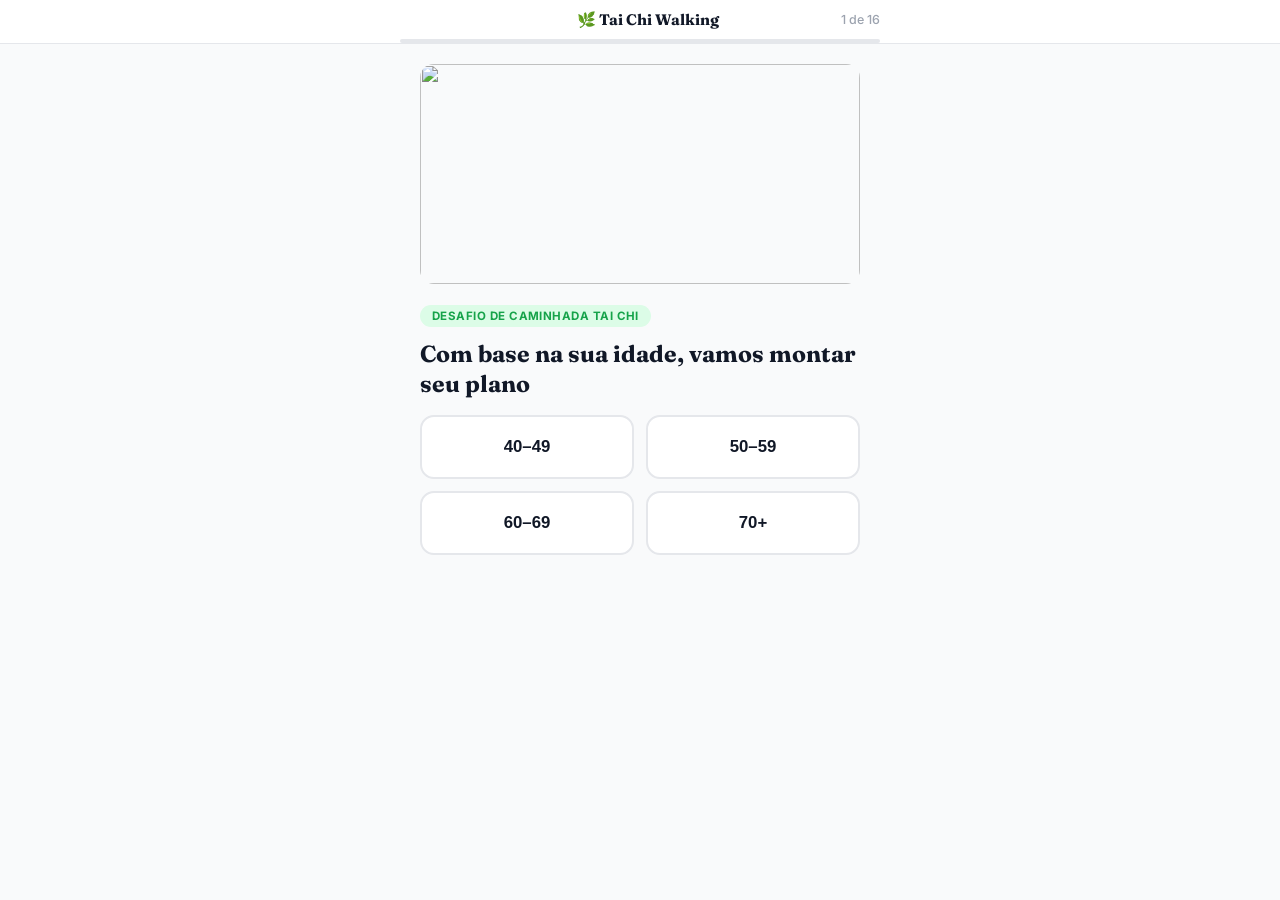
==== commit f54c6584: "fix: imagens não cortadas + fluxos condicionais por resposta" ====
--- a/index.html
+++ b/index.html
@@ -275,9 +275,9 @@
     <div class="pcard">
       <div class="ph">
         <img src="https://cdn.soonbody.com/media/gi9ag0o2sso8m9puak5raaoq/original.png" class="pav" alt=""/>
-        <div><div class="plbl">Seu Perfil</div><div class="pgoal">🎯 Potencial: <strong>5 a 7kg</strong> em 28 dias</div></div>
-      </div>
-      <div class="palert">⚠️ Seu metabolismo está lento. Sem ação, a tendência é ganhar <strong>+3-5kg</strong> em poucos meses.</div>
+        <div><div class="plbl">Seu Perfil</div><div class="pgoal" id="profile-potential">🎯 Potencial: <strong>5 a 7kg</strong> em 28 dias</div></div>
+      </div>
+      <div class="palert" id="profile-alert">⚠️ Seu metabolismo está lento. Sem ação, a tendência é ganhar <strong>+3-5kg</strong> em poucos meses.</div>
       <div class="pstats">
         <div class="psi"><span class="psl">Metabolismo</span><span class="psv red">Lento ⚠️</span></div>
         <div class="psi"><span class="psl">Gordura</span><span class="psv yel">Acima</span></div>
@@ -286,7 +286,7 @@
       <div class="bmi-b"><div class="bmi-lbl">Seu IMC</div><div class="bmi-v" id="bmi-v">—</div><div class="bmi-c" id="bmi-c">Calculando...</div></div>
       <div class="pred-b">
         <div class="pred-lbl">🔮 Previsão com o programa</div>
-        <div class="tl">
+        <div class="tl" id="timeline-items">
           <div class="ti"><span class="tw">Sem 1</span><span class="tr">Energia triplicada</span></div>
           <div class="ti"><span class="tw">Sem 2</span><span class="tr">Roupas ficam soltas</span></div>
           <div class="ti"><span class="tw">Sem 3</span><span class="tr">Até 3kg eliminados</span></div>
--- a/style.css
+++ b/style.css
@@ -19,9 +19,9 @@
 .q-prog-bar{height:100%;background:linear-gradient(90deg,var(--g),var(--gd));border-radius:99px;transition:width .4s ease;width:0%}
 
 /* MAIN */
-.q-main{max-width:480px;margin:0 auto;padding:0 16px 80px}
+.q-main{max-width:480px;margin:0 auto;padding:0}
 .step{display:block}.step.hidden{display:none}
-.si{padding:24px 0 0}.tc{text-align:center}
+.si{padding:20px 20px 32px}.tc{text-align:center}
 
 /* TYPOGRAPHY */
 .s-tag{display:inline-block;background:var(--gl);color:var(--gd);font-size:.72rem;font-weight:700;padding:4px 12px;border-radius:99px;margin-bottom:12px;text-transform:uppercase;letter-spacing:.04em}
@@ -30,12 +30,18 @@
 
 /* HERO IMG */
 .hero-img{border-radius:var(--rad);overflow:hidden;margin-bottom:20px;height:220px}
-.hero-img img{width:100%;height:100%;object-fit:cover;display:block}
+.hero-img img{width:100%;height:100%;object-fit:cover;object-position:center 20%;display:block}
 
 /* INFO SCREENS */
-.info-img{border-radius:var(--rad);overflow:hidden;margin-bottom:16px;height:200px}
-.info-img img{width:100%;height:100%;object-fit:cover;display:block}
-.info-card{background:var(--wh);border:1px solid var(--bd);border-radius:var(--rad);padding:18px;margin-bottom:16px;box-shadow:var(--sh)}
+.info-img{border-radius:var(--rad);overflow:hidden;margin-bottom:14px;height:210px}
+.info-img img{width:100%;height:100%;object-fit:cover;object-position:center 15%;display:block}
+/* Ajuste por tela específica */
+#s3 .info-img img{object-position:center center}
+#s5 .info-img img{object-position:center 10%}
+#s7 .info-img img{object-position:center 20%}
+#s11 .info-img img{object-position:center 10%}
+#s13 .info-img img{object-position:center 15%}
+.info-card{background:var(--wh);border:1px solid var(--bd);border-radius:var(--rad);padding:16px;margin-bottom:14px;box-shadow:var(--sh)}
 .info-num{font-family:'Fraunces',serif;font-size:2.4rem;font-weight:700;color:var(--gd);margin-bottom:4px}
 .badge-green{display:inline-block;background:var(--gl);color:var(--gd);font-size:.78rem;font-weight:700;padding:5px 14px;border-radius:99px;margin-bottom:10px}
 .stars-row{display:flex;align-items:center;gap:8px;font-size:.82rem;color:var(--mu);margin-top:10px}
@@ -54,7 +60,7 @@
 /* OPTIONS IMAGE */
 .oig{display:grid;grid-template-columns:1fr 1fr;gap:14px;margin-top:16px}
 .oic{background:var(--wh);border:2px solid var(--bd);border-radius:var(--rad);overflow:hidden;cursor:pointer;transition:border-color .15s,transform .1s;display:flex;flex-direction:column;align-items:center}
-.oic img{width:100%;height:160px;object-fit:cover}
+.oic img{width:100%;height:160px;object-fit:cover;object-position:center 15%}
 .oic span{padding:10px;font-weight:700;font-size:.9rem}
 .oic:hover{border-color:var(--g);transform:translateY(-2px)}
 
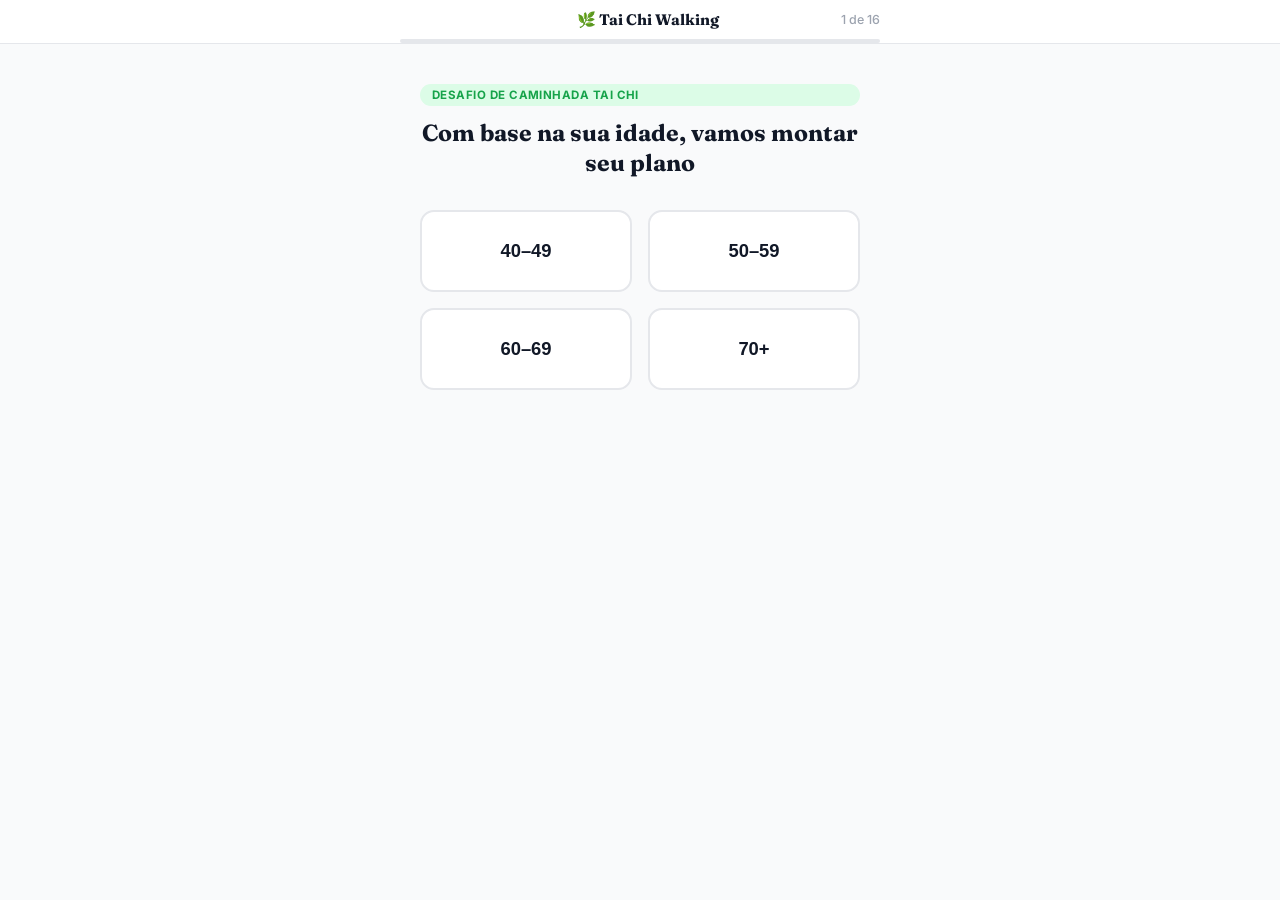
==== commit f8c2dbd6: "feat: pixel Lowtrack, UTM passthrough, links de checkout Wiapy e popup upsell com oferta R$14,90" ====
--- a/index.html
+++ b/index.html
@@ -6,6 +6,15 @@
 <link rel="preconnect" href="https://fonts.googleapis.com"/>
 <link href="https://fonts.googleapis.com/css2?family=Inter:wght@400;500;600;700;800;900&family=Fraunces:wght@600;700&display=swap" rel="stylesheet"/>
 <link rel="stylesheet" href="style.css"/>
+<!-- Lowtrack Pixel -->
+<script>
+  window.pixelId = "lt_px_133e17d30d07";
+  var a = document.createElement("script");
+  a.setAttribute("async", "");
+  a.setAttribute("defer", "");
+  a.setAttribute("src", "https://lowtrack.com.br/pixel.js");
+  document.head.appendChild(a);
+</script>
 </head>
 <body>
 <header class="q-header">
@@ -363,12 +372,12 @@
           <li class="fo">✗ Plano anti-inchaço</li>
           <li class="fo">✗ Suporte prioritário</li>
         </ul>
-        <a href="https://soonbody.com/flow-tai-chi-walking/efd832rcsrq222k30nptpgpw" class="bpl">Começar com o Básico</a>
+        <button class="bpl" onclick="openUpsell()">Começar com o Básico</button>
       </div>
       <div class="plc plf-c">
         <div class="pop-b">🔥 87% ESCOLHEM ESTE</div>
         <div class="pln">Plano Completo</div><div class="pld">Resultado 3x mais rápido</div>
-        <div class="plf">De <s>R$59,90</s> <span class="dtag">-67%</span></div><div class="plp grn">R$19,90</div>
+        <div class="plf">De <s>R$59,90</s> <span class="dtag">-67%</span></div><div class="plp grn">R$14,90</div>
         <ul class="plu">
           <li>✓ Rotinas diárias de Tai Chi</li>
           <li>✓ Acompanhamento de progresso</li>
@@ -378,7 +387,7 @@
           <li class="fon">✓ Plano anti-inchaço de 7 dias</li>
           <li class="fon">✓ Suporte prioritário 24h</li>
         </ul>
-        <a href="https://soonbody.com/flow-tai-chi-walking/efd832rcsrq222k30nptpgpw" class="bpl bpl-m">⚡ Garantir Meu Acesso Completo</a>
+        <a href="#" class="bpl bpl-m" onclick="goCheckout('complete');return false;">⚡ Garantir Meu Acesso Completo</a>
         <p class="psc">🔥 Restam poucas vagas com esse preço</p>
       </div>
     </div>
@@ -390,6 +399,44 @@
 </div>
 
 </main>
+
+<!-- ═══════ UPSELL POPUP ═══════ -->
+<div id="upsell-overlay" style="display:none;position:fixed;inset:0;z-index:9999;background:rgba(0,0,0,0.7);backdrop-filter:blur(4px);align-items:flex-end;justify-content:center" onclick="closeUpsell(event)">
+  <div class="upsell-sheet" id="upsell-sheet">
+    <div class="upsell-handle"></div>
+    <div class="upsell-badge">⚡ ESPERE! Oferta especial para você</div>
+    <h3 class="upsell-title">Antes de sair com o básico...</h3>
+    <p class="upsell-sub">Sua análise mostrou que você tem <strong>potencial acima da média</strong> para resultados expressivos. Por isso, desbloqueamos o Plano Completo por apenas <strong>R$5,00 a mais</strong>.</p>
+    <div class="upsell-compare">
+      <div class="uc-item uc-old">
+        <span class="uc-plan">Básico</span>
+        <span class="uc-price">R$9,90</span>
+        <span class="uc-items">3 recursos</span>
+      </div>
+      <div class="uc-arrow">→</div>
+      <div class="uc-item uc-new">
+        <div class="uc-best"> MELHOR ESCOLHA</div>
+        <span class="uc-plan">Completo</span>
+        <span class="uc-price green">R$14,90</span>
+        <span class="uc-items">7 recursos</span>
+      </div>
+    </div>
+    <div class="upsell-includes">
+      <p>✓ Tudo do básico MAIS:</p>
+      <p>🧘 Meditação guiada para sono profundo</p>
+      <p>🤸 Guia de alongamento revitalizante</p>
+      <p>🥗 Plano anti-inchaço de 7 dias</p>
+      <p>💬 Suporte prioritário 24h</p>
+    </div>
+    <a href="#" class="upsell-btn-yes" onclick="goCheckout('complete');return false;">
+      ✅ Sim! Quero o Completo por R$14,90
+    </a>
+    <button class="upsell-btn-no" onclick="goCheckout('basic')">
+      Não, prefiro continuar só com o básico (R$9,90)
+    </button>
+  </div>
+</div>
+
 <script src="script.js"></script>
 </body>
 </html>
--- a/style.css
+++ b/style.css
@@ -20,27 +20,29 @@
 
 /* MAIN */
 .q-main{max-width:480px;margin:0 auto;padding:0}
-.step{display:block}.step.hidden{display:none}
-.si{padding:20px 20px 32px}.tc{text-align:center}
+.step{display:block;min-height:calc(100vh - 56px)}.step.hidden{display:none}
+.si{
+  padding:20px 20px 28px;
+  display:flex;
+  flex-direction:column;
+  min-height:calc(100vh - 56px);
+}
+.si .btn-c{margin-top:auto;padding-top:16px}
+.tc{text-align:center}
 
 /* TYPOGRAPHY */
 .s-tag{display:inline-block;background:var(--gl);color:var(--gd);font-size:.72rem;font-weight:700;padding:4px 12px;border-radius:99px;margin-bottom:12px;text-transform:uppercase;letter-spacing:.04em}
-.s-title{font-family:'Fraunces',serif;font-size:1.45rem;font-weight:700;color:var(--dk);line-height:1.3;margin-bottom:8px}
-.s-sub{font-size:.85rem;color:var(--mu);margin-bottom:16px;line-height:1.6}
+.s-title{font-family:'Fraunces',serif;font-size:1.45rem;font-weight:700;color:var(--dk);line-height:1.3;margin-bottom:8px;text-align:center}
+.s-title:first-child{margin-top:auto}
+.s-sub{font-size:.85rem;color:var(--mu);margin-bottom:16px;line-height:1.6;text-align:center}
 
 /* HERO IMG */
-.hero-img{border-radius:var(--rad);overflow:hidden;margin-bottom:20px;height:220px}
-.hero-img img{width:100%;height:100%;object-fit:cover;object-position:center 20%;display:block}
+.hero-img{border-radius:var(--rad);overflow:hidden;margin-bottom:20px}
+.hero-img img{width:100%;display:block;object-fit:contain;max-height:280px}
 
 /* INFO SCREENS */
-.info-img{border-radius:var(--rad);overflow:hidden;margin-bottom:14px;height:210px}
-.info-img img{width:100%;height:100%;object-fit:cover;object-position:center 15%;display:block}
-/* Ajuste por tela específica */
-#s3 .info-img img{object-position:center center}
-#s5 .info-img img{object-position:center 10%}
-#s7 .info-img img{object-position:center 20%}
-#s11 .info-img img{object-position:center 10%}
-#s13 .info-img img{object-position:center 15%}
+.info-img{border-radius:0 0 var(--rad) var(--rad);overflow:hidden;margin:-20px -20px 14px -20px}
+.info-img img{width:100%;height:45vh;object-fit:cover;object-position:top;display:block}
 .info-card{background:var(--wh);border:1px solid var(--bd);border-radius:var(--rad);padding:16px;margin-bottom:14px;box-shadow:var(--sh)}
 .info-num{font-family:'Fraunces',serif;font-size:2.4rem;font-weight:700;color:var(--gd);margin-bottom:4px}
 .badge-green{display:inline-block;background:var(--gl);color:var(--gd);font-size:.78rem;font-weight:700;padding:5px 14px;border-radius:99px;margin-bottom:10px}
@@ -52,37 +54,82 @@
 .stat-item strong{display:block;font-size:1.6rem;font-weight:900;color:var(--gd)}
 .stat-item span{font-size:.72rem;color:var(--mu)}
 
-/* OPTIONS GRID 4 */
-.og4{display:grid;grid-template-columns:1fr 1fr;gap:12px;margin-top:16px}
-.oc{background:var(--wh);border:2px solid var(--bd);border-radius:var(--rad);padding:20px 12px;font-size:1.05rem;font-weight:700;color:var(--dk);cursor:pointer;transition:border-color .15s,background .15s,transform .1s;text-align:center}
-.oc:hover{border-color:var(--g);background:var(--gl);transform:translateY(-1px)}
-
-/* OPTIONS IMAGE */
-.oig{display:grid;grid-template-columns:1fr 1fr;gap:14px;margin-top:16px}
-.oic{background:var(--wh);border:2px solid var(--bd);border-radius:var(--rad);overflow:hidden;cursor:pointer;transition:border-color .15s,transform .1s;display:flex;flex-direction:column;align-items:center}
-.oic img{width:100%;height:160px;object-fit:cover;object-position:center 15%}
-.oic span{padding:10px;font-weight:700;font-size:.9rem}
+/* OPTIONS GRID 4 — age picker */
+.og4{
+  display:grid;grid-template-columns:1fr 1fr;
+  gap:16px;margin-top:24px;
+}
+.og4:last-child{margin-bottom:auto}
+.oc{
+  background:var(--wh);border:2px solid var(--bd);border-radius:var(--rad);
+  padding:28px 12px;font-size:1.15rem;font-weight:700;color:var(--dk);
+  cursor:pointer;transition:border-color .15s,background .15s,transform .1s;
+  text-align:center
+}
+.oc:hover{border-color:var(--g);background:var(--gl);transform:translateY(-2px)}
+
+/* OPTIONS IMAGE — gender picker */
+.oig{
+  display:grid;grid-template-columns:1fr 1fr;
+  gap:14px;margin-top:24px;
+}
+.oig:last-child{margin-bottom:auto}
+.oic{
+  background:var(--wh);border:2px solid var(--bd);border-radius:var(--rad);
+  overflow:hidden;cursor:pointer;transition:border-color .15s,transform .1s;
+  display:flex;flex-direction:column;align-items:center
+}
+.oic img{width:100%;object-fit:contain;display:block}
+.oic span{padding:12px;font-weight:700;font-size:.95rem}
 .oic:hover{border-color:var(--g);transform:translateY(-2px)}
 
-/* OPTIONS LIST */
-.ol{display:flex;flex-direction:column;gap:10px;margin-top:16px}
-.or{background:var(--wh);border:2px solid var(--bd);border-radius:var(--rad);padding:14px 16px;font-size:.92rem;font-weight:500;color:var(--dk);cursor:pointer;text-align:left;display:flex;align-items:center;gap:12px;transition:border-color .15s,background .15s}
+/* OPTIONS LIST — single choice */
+.ol{
+  display:flex;flex-direction:column;
+  gap:12px;margin-top:24px;
+}
+.ol:last-child{margin-bottom:auto}
+.or{
+  background:var(--wh);border:2px solid var(--bd);border-radius:var(--rad);
+  padding:18px 16px;font-size:.95rem;font-weight:500;color:var(--dk);
+  cursor:pointer;text-align:left;display:flex;align-items:center;
+  gap:12px;transition:border-color .15s,background .15s
+}
 .or:hover,.or.sel{border-color:var(--g);background:var(--gl)}
 .or.sel{color:var(--gd);font-weight:700}
-.oi{font-size:1.2rem;flex-shrink:0}
-
-/* OPTIONS ZONE GRID */
-.og2{display:grid;grid-template-columns:1fr 1fr;gap:10px;margin-top:16px}
-.oz{background:var(--wh);border:2px solid var(--bd);border-radius:var(--rad);padding:18px 12px;cursor:pointer;display:flex;flex-direction:column;align-items:center;gap:8px;font-size:.88rem;font-weight:600;transition:border-color .15s,background .15s}
-.oz span:first-child{font-size:1.6rem}
+.oi{font-size:1.3rem;flex-shrink:0}
+
+/* OPTIONS ZONE GRID — body zones */
+.og2{
+  flex:1;
+  display:grid;grid-template-columns:1fr 1fr;
+  gap:12px;margin-top:20px;
+  align-content:center
+}
+.oz{
+  background:var(--wh);border:2px solid var(--bd);border-radius:var(--rad);
+  padding:24px 12px;cursor:pointer;display:flex;flex-direction:column;
+  align-items:center;gap:10px;font-size:.9rem;font-weight:600;
+  transition:border-color .15s,background .15s
+}
+.oz span:first-child{font-size:1.8rem}
 .oz:hover,.oz.sel{border-color:var(--g);background:var(--gl)}
 .oz.sel{color:var(--gd)}
 
-/* MULTI */
+/* MULTI-SELECT */
 .mo.sel{border-color:var(--g)!important;background:var(--gl)!important}
+/* Em telas multi (tem botão depois), limitar crescimento da lista */
+.ol.multi,.og2.multi{flex:0 0 auto;justify-content:flex-start}
 
 /* BUTTON */
-.btn-c{display:block;width:100%;margin-top:20px;border:none;border-radius:var(--rad);padding:16px;font-size:1rem;font-weight:700;cursor:pointer;transition:opacity .2s,transform .1s;text-align:center}
+.btn-c{
+  display:block;width:100%;margin-top:20px;border:none;
+  border-radius:var(--rad);padding:16px;font-size:1rem;
+  font-weight:700;cursor:pointer;transition:opacity .2s,transform .1s;
+  text-align:center;flex-shrink:0
+}
+/* Quando o pai for flex (si), o btn empurra para o fundo */
+.si>.btn-c,.si>.eform+*,.og4~.btn-c,.ol~.btn-c,.og2~.btn-c{margin-top:auto}
 .btn-g{background:linear-gradient(135deg,var(--g),var(--gd));color:#fff}
 .btn-c:hover{opacity:.92;transform:translateY(-1px)}
 .btn-c.hidden{display:none}
@@ -181,3 +228,75 @@
 @keyframes blink{0%,100%{opacity:1}50%{opacity:.5}}
 .trust-f{text-align:center;margin-top:18px;font-size:.76rem;color:var(--mu);line-height:1.8}
 @media(min-width:480px){.plans{flex-direction:row;align-items:flex-start}.plc{flex:1}}
+
+/* ─── UPSELL POPUP ─────────────────────────────────────────────────────────── */
+.upsell-sheet {
+  background:#fff;
+  border-radius:24px 24px 0 0;
+  padding:24px 20px 36px;
+  width:100%;
+  max-width:480px;
+  box-shadow:0 -8px 40px rgba(0,0,0,.25);
+  position:relative;
+}
+.upsell-handle {
+  width:40px;height:4px;background:#e5e7eb;border-radius:99px;
+  margin:0 auto 20px;
+}
+.upsell-badge {
+  display:inline-block;background:#fef3c7;color:#92400e;
+  font-size:.78rem;font-weight:700;padding:5px 14px;border-radius:99px;
+  margin-bottom:12px;letter-spacing:.03em;
+}
+.upsell-title {
+  font-family:'Fraunces',serif;font-size:1.35rem;font-weight:700;
+  color:#111827;margin-bottom:8px;line-height:1.3;
+}
+.upsell-sub {
+  font-size:.9rem;color:#6b7280;line-height:1.6;margin-bottom:18px;
+}
+.upsell-compare {
+  display:flex;align-items:center;gap:12px;
+  background:#f9fafb;border-radius:14px;padding:14px;
+  margin-bottom:16px;
+}
+.uc-item {
+  flex:1;display:flex;flex-direction:column;align-items:center;
+  gap:4px;position:relative;
+}
+.uc-plan { font-size:.8rem;color:#9ca3af;font-weight:600; }
+.uc-price { font-size:1.25rem;font-weight:800;color:#374151; }
+.uc-price.green { color:#16a34a; }
+.uc-items { font-size:.72rem;color:#9ca3af; }
+.uc-arrow { font-size:1.5rem;color:#d1d5db;flex-shrink:0; }
+.uc-new { border:2px solid #22c55e;border-radius:12px;padding:10px 8px; }
+.uc-best {
+  position:absolute;top:-14px;
+  background:#22c55e;color:#fff;
+  font-size:.65rem;font-weight:800;padding:3px 10px;border-radius:99px;
+  white-space:nowrap;letter-spacing:.04em;
+}
+.upsell-includes {
+  background:#f0fdf4;border-radius:12px;padding:12px 14px;
+  margin-bottom:18px;display:flex;flex-direction:column;gap:6px;
+}
+.upsell-includes p { font-size:.88rem;color:#166534; }
+.upsell-includes p:first-child { font-weight:700;color:#15803d; }
+.upsell-btn-yes {
+  display:block;width:100%;text-align:center;text-decoration:none;
+  background:linear-gradient(135deg,#22c55e,#16a34a);
+  color:#fff;font-size:1rem;font-weight:700;
+  padding:16px;border-radius:99px;
+  box-shadow:0 6px 20px rgba(34,197,94,.35);
+  margin-bottom:12px;transition:opacity .2s;
+}
+.upsell-btn-yes:hover { opacity:.9; }
+.upsell-btn-no {
+  display:block;width:100%;background:none;border:none;
+  font-size:.85rem;color:#9ca3af;cursor:pointer;
+  text-decoration:underline;padding:4px;text-align:center;
+}
+/* fix: bpl as button */
+button.bpl {
+  cursor:pointer;background:#fff;font-family:'Inter',sans-serif;
+}
